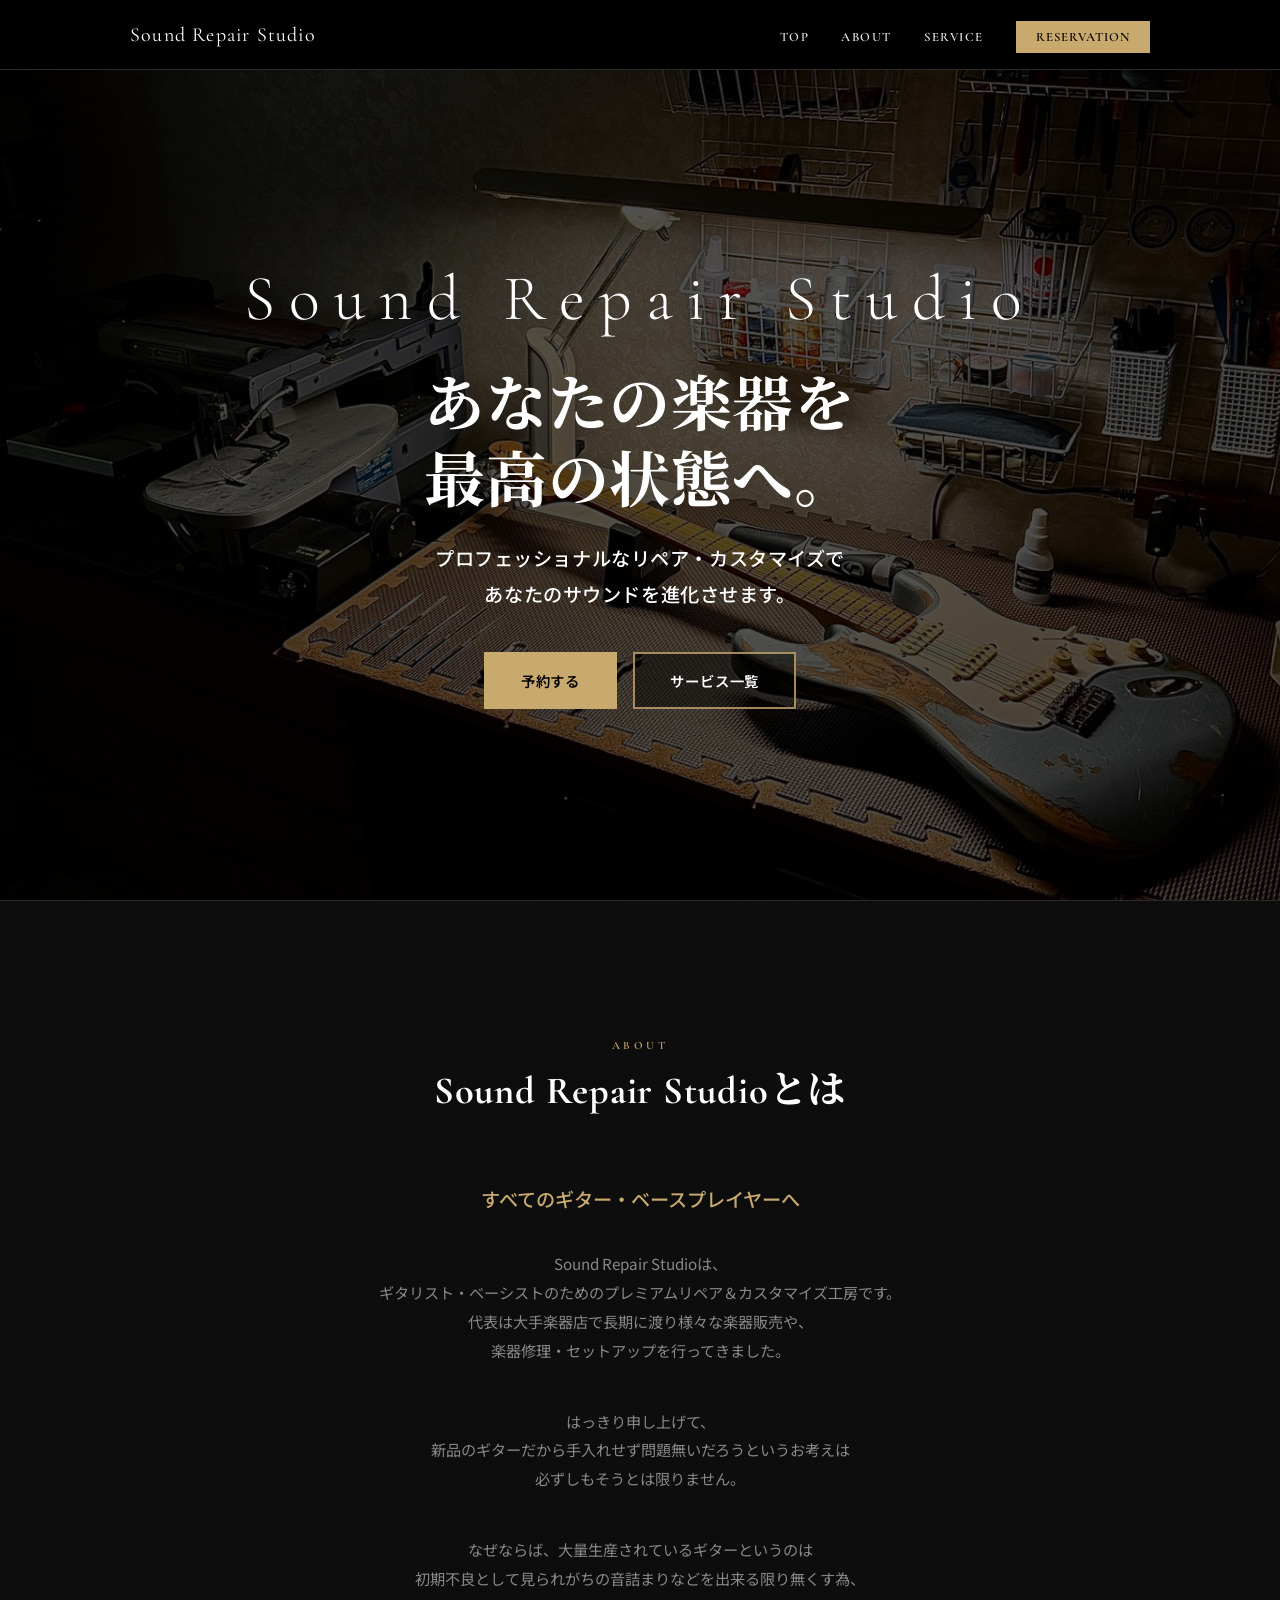
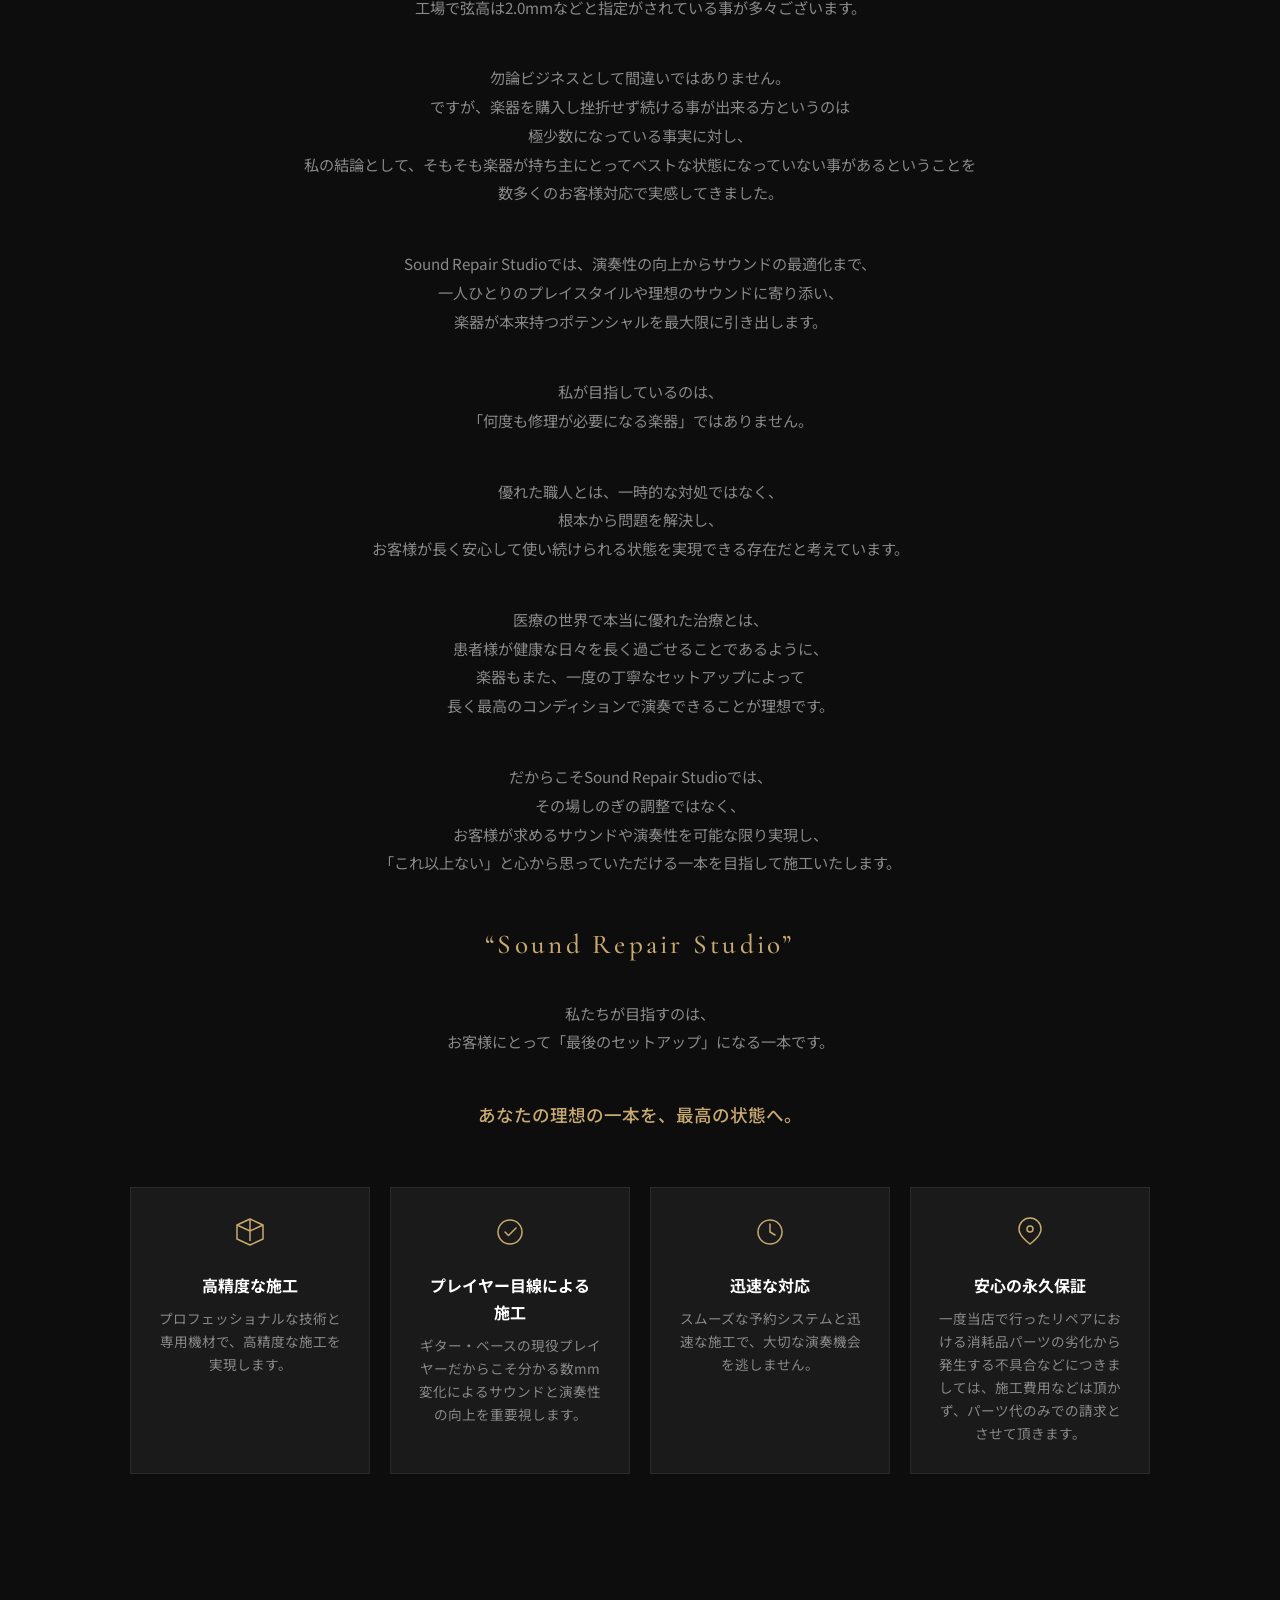
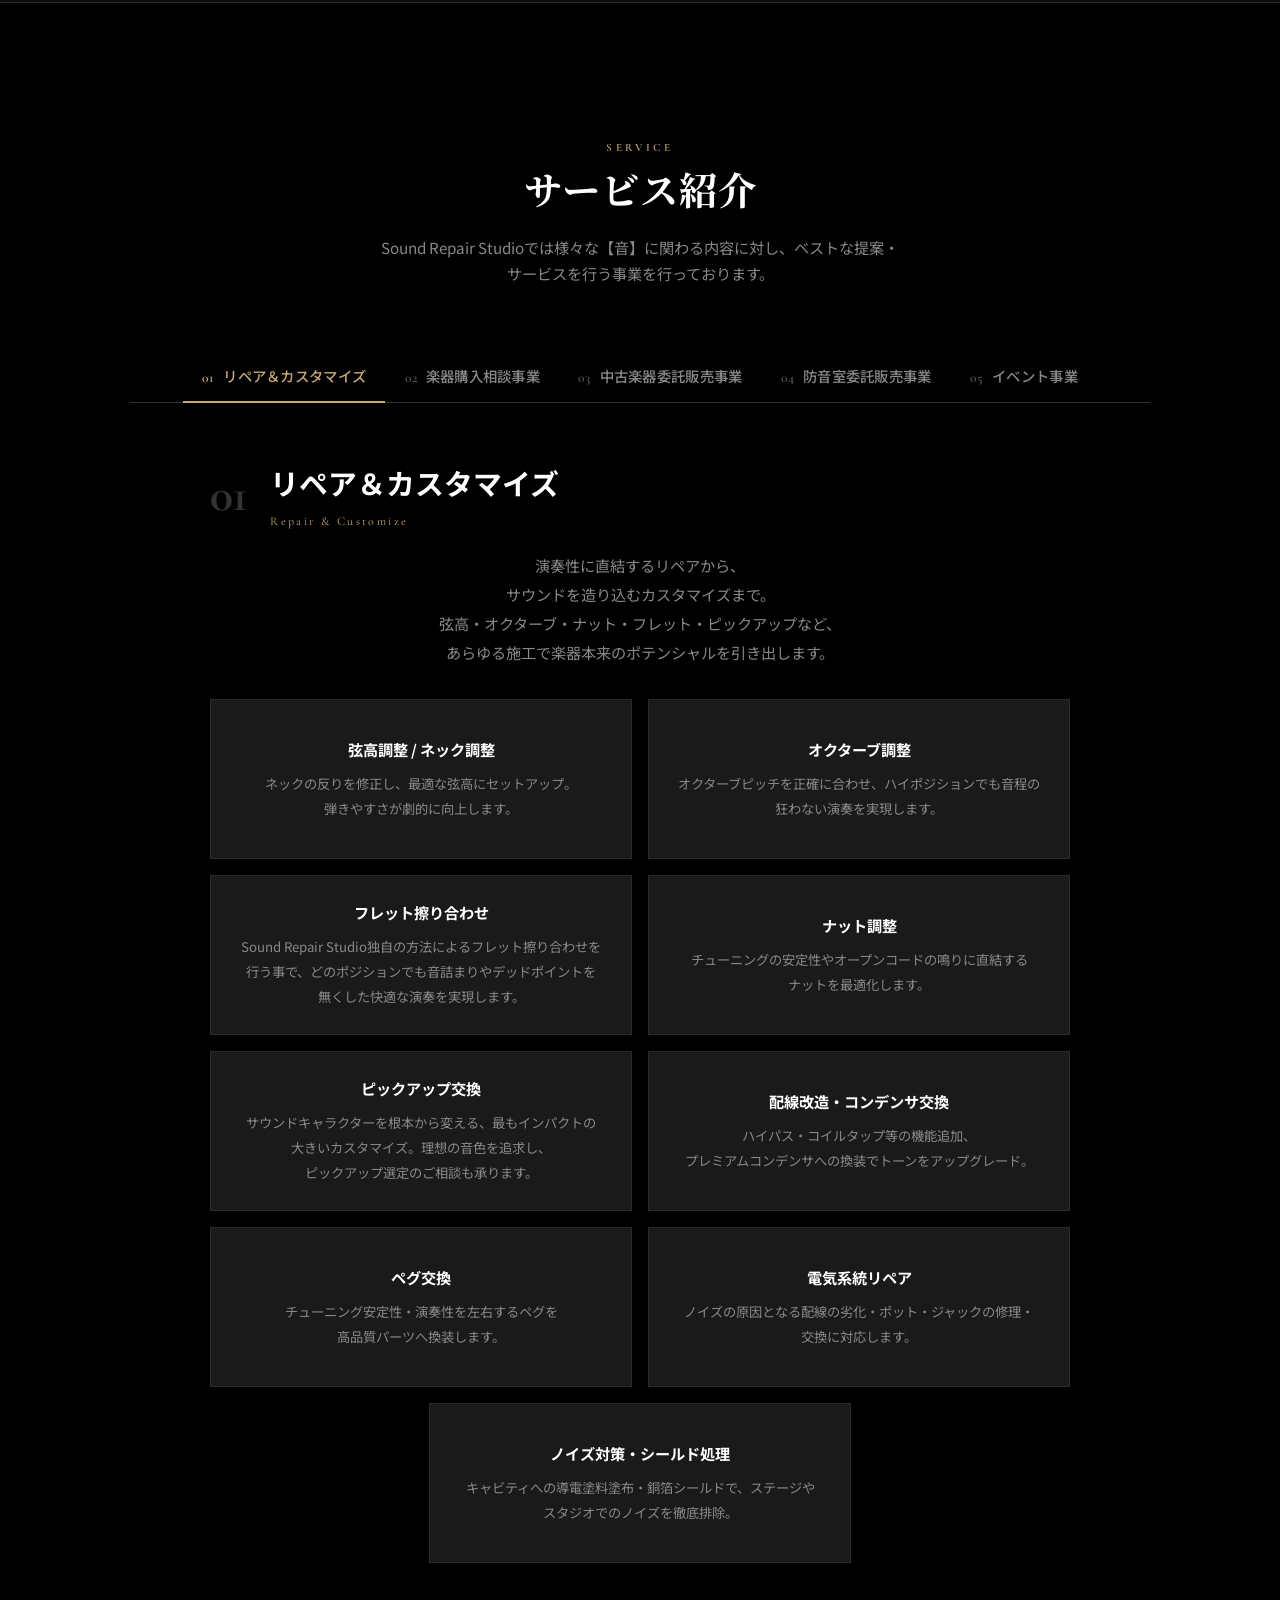
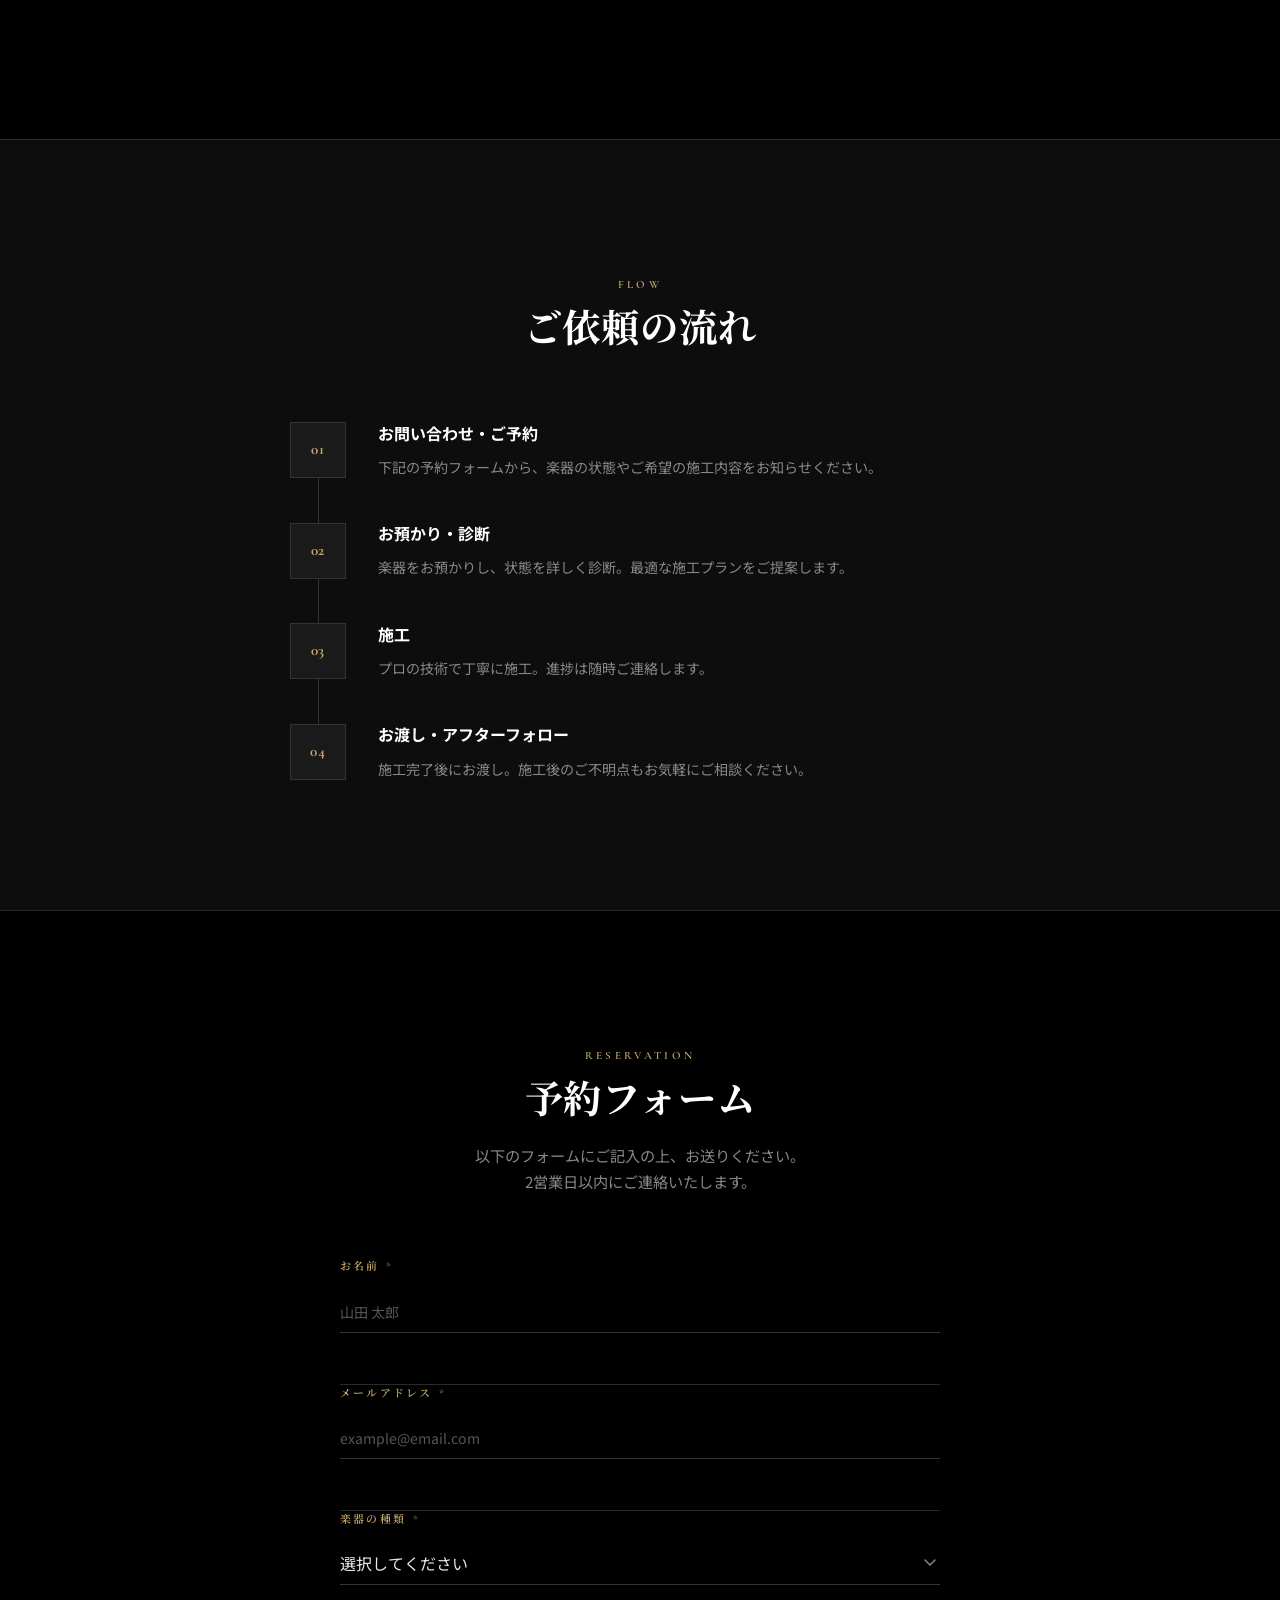
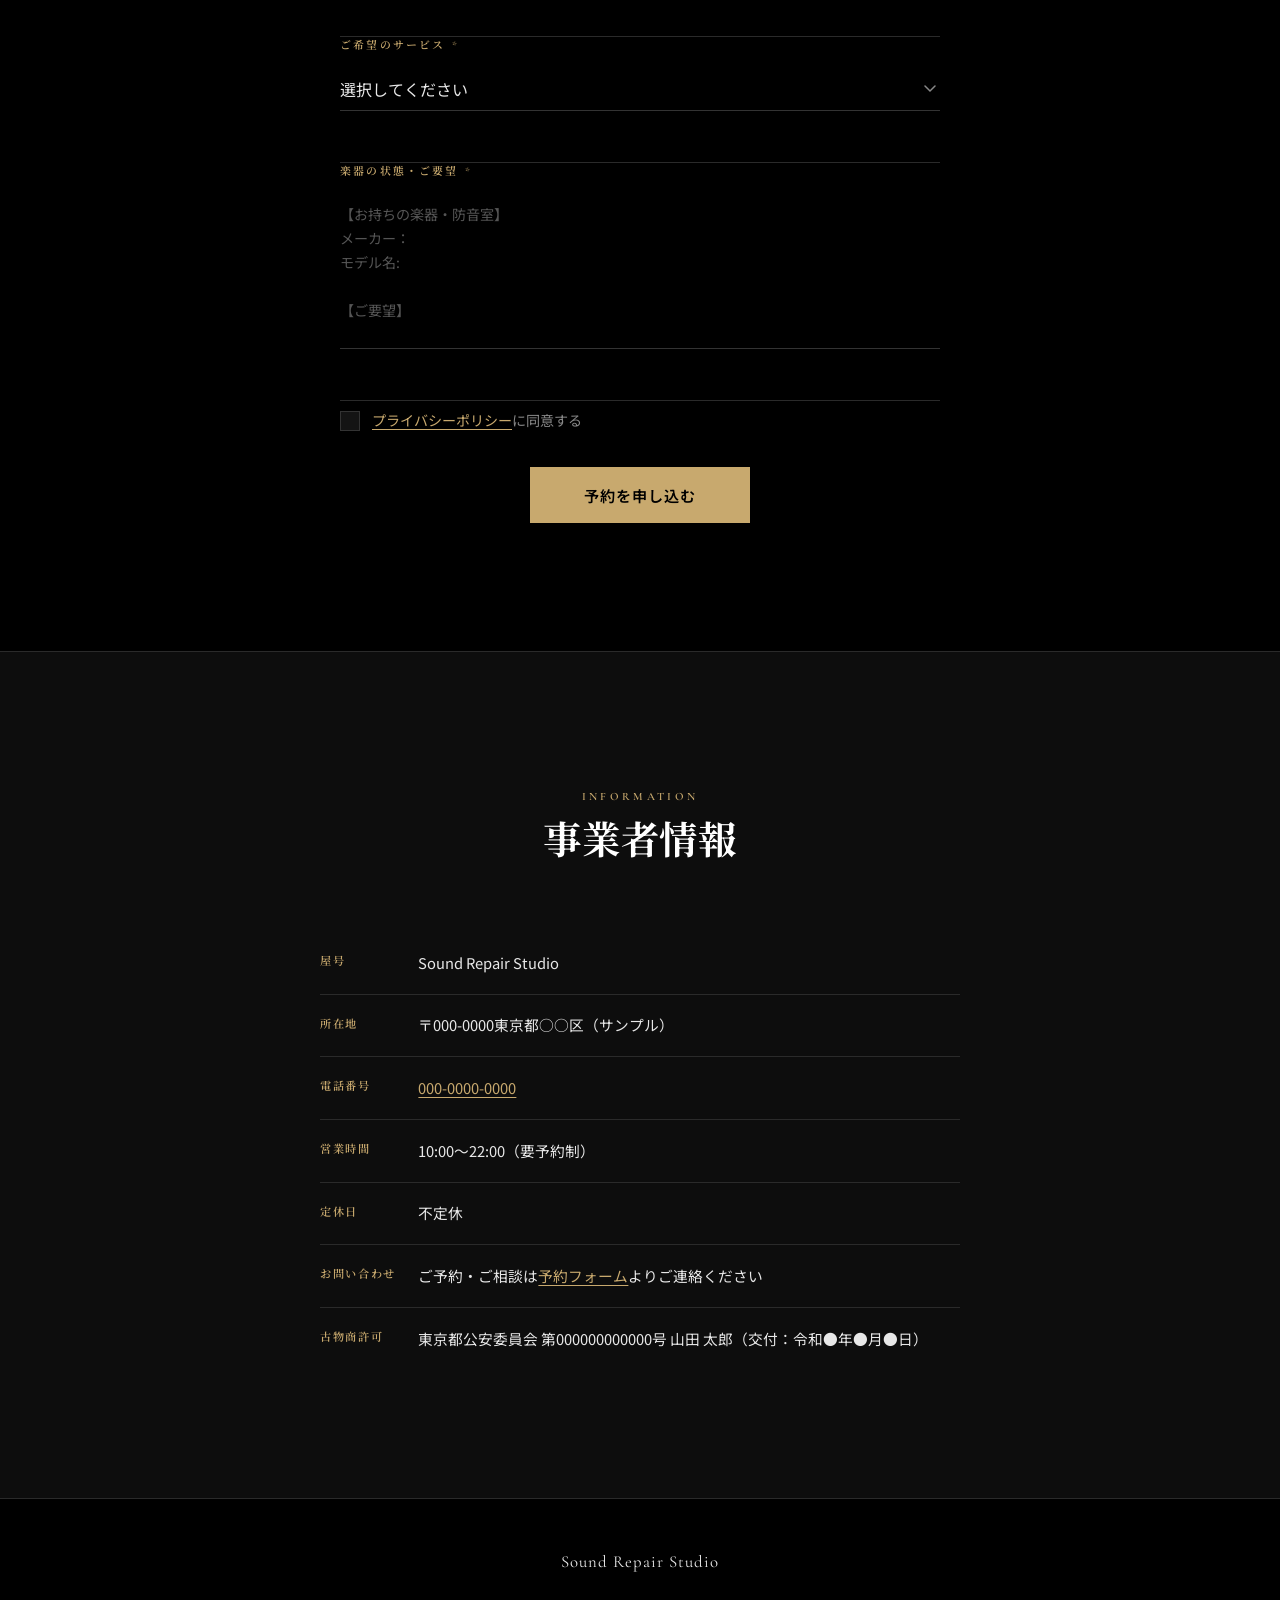
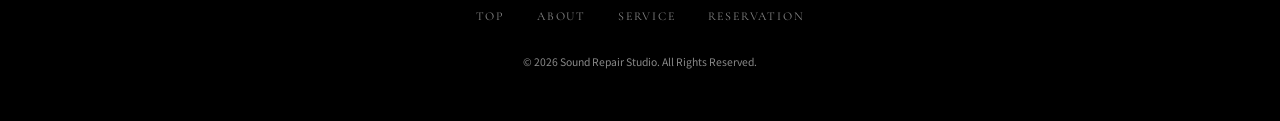
==== index.html @ 42185e95 "Sound Repair Studio LP（ポートフォリオ/デモ・個人情報とブランドは仮名化）" ====
<!DOCTYPE html>
<html lang="ja">
<head>
  <meta charset="UTF-8">
  <meta name="viewport" content="width=device-width, initial-scale=1.0">
  <title>Sound Repair Studio | ギター・ベース リペア＆カスタマイズ</title>
  <meta name="description" content="Sound Repair Studioは、ギター・ベースプレイヤーのためのプロフェッショナルなリペア・カスタマイズサービスです。あなたの楽器を最高の状態へ。">

  <!-- OGP -->
  <meta property="og:title" content="Sound Repair Studio | ギター・ベース リペア＆カスタマイズ">
  <meta property="og:description" content="ギター・ベースプレイヤーのためのプロフェッショナルなリペア・カスタマイズサービス。あなたの楽器を最高の状態へ。">
  <meta property="og:type" content="website">

  <!-- Twitter Card -->
  <meta name="twitter:card" content="summary_large_image">
  <meta name="twitter:title" content="Sound Repair Studio | ギター・ベース リペア＆カスタマイズ">
  <meta name="twitter:description" content="ギター・ベースプレイヤーのためのプロフェッショナルなリペア・カスタマイズサービス。">



  <!-- ヒーロー背景の静止画。最初に目に入るLCP要素なので先読みしておく -->
  <link rel="preload" href="image/hero.jpg" as="image" fetchpriority="high">

  <!-- Google Fonts -->
  <link rel="preconnect" href="https://fonts.googleapis.com">
  <link rel="preconnect" href="https://fonts.gstatic.com" crossorigin>
  <link href="https://fonts.googleapis.com/css2?family=Cormorant+Garamond:ital,wght@0,300;0,400;0,500;0,600;0,700;1,300;1,400;1,500&family=Noto+Sans+JP:wght@300;400;500;700&family=Noto+Serif+JP:wght@400;500;700&display=swap" rel="stylesheet">

  <link rel="stylesheet" href="style.css?v=13">
</head>
<body>

  <header class="site-header" role="banner">
    <div class="header-inner container">
      <a href="#top" class="logo-link" aria-label="Sound Repair Studio トップへ">
        <span class="logo-text">Sound Repair Studio</span>
      </a>
      <button class="nav-toggle" aria-label="メニューを開く" aria-expanded="false" aria-controls="global-nav">
        <span class="hamburger-bar"></span>
        <span class="hamburger-bar"></span>
        <span class="hamburger-bar"></span>
      </button>
      <nav id="global-nav" class="global-nav" aria-label="グローバルナビゲーション">
        <ul class="nav-list">
          <li><a href="#top" class="nav-link">TOP</a></li>
          <li><a href="#about" class="nav-link">ABOUT</a></li>
          <li><a href="#service" class="nav-link">SERVICE</a></li>
          <li><a href="#reserve" class="nav-link nav-link--cta">RESERVATION</a></li>
        </ul>
      </nav>
    </div>
  </header>

  <main id="top">

    <section class="hero" aria-label="ヒーローセクション">
      <div class="hero-bg" aria-hidden="true">

        <!-- 今は静止画（リペア工房の作業台）を背景に敷いている。ページ最上部＝LCP要素なので head で先読み済み -->
        <img
          src="image/hero.jpg"
          alt=""
          class="hero-image"
          fetchpriority="high"
          decoding="async"
        >

        <!-- 動画に戻す場合は下の src に動画パス（mp4推奨・1920×1080以上）を入れるだけ。再生が始まると静止画に重なって動画が前に出る -->
        <video
          id="hero-video"
          class="hero-video"
          src=""
          autoplay
          muted
          loop
          playsinline
          preload="none"
          aria-hidden="true"
        ></video>

        <div class="hero-video-overlay" aria-hidden="true"></div>
        <div class="hero-particle" id="particles-container" aria-hidden="true"></div>
      </div>
      <div class="hero-content container">
        <div class="hero-logo-wrap">
          <p class="hero-brand-name">Sound Repair Studio</p>
        </div>
        <h1 class="hero-title">あなたの楽器を<br>最高の状態へ。</h1>
        <p class="hero-sub">プロフェッショナルな<br class="mobile-break">リペア・カスタマイズで<br>あなたのサウンドを進化させます。</p>
        <div class="hero-actions">
          <a href="#reserve" class="btn btn-primary">予約する</a>
          <a href="#service" class="btn btn-ghost">サービス一覧</a>
        </div>
      </div>

    </section>

    <section class="about section" id="about" aria-labelledby="about-heading">
      <div class="container">
        <div class="section-header">
          <span class="section-label">ABOUT</span>
          <h2 id="about-heading" class="section-title">Sound Repair Studioとは</h2>
        </div>
        <div class="about-message">
          <p class="about-lead">すべての<br class="mobile-break">ギター・ベースプレイヤーへ</p>
          <p>Sound Repair Studioは、<br>ギタリスト・ベーシストのための<br class="mobile-break">プレミアムリペア＆<br class="mobile-break">カスタマイズ工房です。<br>代表は大手楽器店で<br class="mobile-break">長期に渡り様々な楽器販売や、<br>楽器修理・セットアップを<br class="mobile-break">行ってきました。</p>
          <p>はっきり申し上げて、<br>新品のギターだから手入れせず<br class="mobile-break">問題無いだろうというお考えは<br>必ずしもそうとは限りません。</p>
          <p>なぜならば、<br class="mobile-break">大量生産されているギターというのは<br>初期不良として見られがちの<br class="mobile-break">音詰まりなどを出来る限り無くす為、<br>工場で弦高は2.0mmなどと<br class="mobile-break">指定がされている事が多々ございます。</p>
          <p>勿論ビジネスとして<br class="mobile-break">間違いではありません。<br>ですが、楽器を購入し<br class="mobile-break">挫折せず続ける事が出来る方というのは<br>極少数になっている事実に対し、<br>私の結論として、そもそも<br class="mobile-break">楽器が持ち主にとってベストな状態に<br class="mobile-break">なっていない事があるということを<br>数多くのお客様対応で<br class="mobile-break">実感してきました。</p>
          <p>Sound Repair Studioでは、<br class="mobile-break">演奏性の向上から<br class="mobile-break">サウンドの最適化まで、<br>一人ひとりのプレイスタイルや<br class="mobile-break">理想のサウンドに寄り添い、<br>楽器が本来持つポテンシャルを<br class="mobile-break">最大限に引き出します。</p>
          <p>私が目指しているのは、<br>「何度も修理が必要になる楽器」<br class="mobile-break">ではありません。</p>
          <p>優れた職人とは、<br class="mobile-break">一時的な対処ではなく、<br>根本から問題を解決し、<br>お客様が長く安心して使い続けられる<br class="mobile-break">状態を実現できる存在だと<br class="mobile-break">考えています。</p>
          <p>医療の世界で本当に優れた治療とは、<br>患者様が健康な日々を<br class="mobile-break">長く過ごせることであるように、<br>楽器もまた、<br class="mobile-break">一度の丁寧なセットアップによって<br>長く最高のコンディションで<br class="mobile-break">演奏できることが理想です。</p>
          <p>だからこそSound Repair Studioでは、<br>その場しのぎの調整ではなく、<br>お客様が求めるサウンドや<br class="mobile-break">演奏性を可能な限り実現し、<br>「これ以上ない」と<br class="mobile-break">心から思っていただける<br class="mobile-break">一本を目指して施工いたします。</p>
          <p class="about-signature">&ldquo;Sound Repair Studio&rdquo;</p>
          <p>私たちが目指すのは、<br>お客様にとって<br class="mobile-break">「最後のセットアップ」に<br class="mobile-break">なる一本です。</p>
          <p class="about-closing">あなたの理想の一本を、<br class="mobile-break">最高の状態へ。</p>
        </div>

        <div class="about-features">
          <div class="feature-card">
            <div class="feature-icon" aria-hidden="true">
              <svg width="32" height="32" viewBox="0 0 32 32" fill="none" aria-hidden="true"><path d="M16 3L3 9v14l13 6 13-6V9L16 3z" stroke="currentColor" stroke-width="1.5" stroke-linejoin="round"/><path d="M16 3v22M3 9l13 6 13-6" stroke="currentColor" stroke-width="1.5" stroke-linejoin="round"/></svg>
            </div>
            <h3 class="feature-title">高精度な施工</h3>
            <p class="feature-desc">プロフェッショナルな技術と<br class="mobile-break">専用機材で、<br class="mobile-break">高精度な施工を実現します。</p>
          </div>
          <div class="feature-card">
            <div class="feature-icon" aria-hidden="true">
              <svg width="32" height="32" viewBox="0 0 32 32" fill="none" aria-hidden="true"><path d="M16 4a12 12 0 100 24 12 12 0 000-24z" stroke="currentColor" stroke-width="1.5"/><path d="M11 16l3.5 3.5L22 12" stroke="currentColor" stroke-width="1.5" stroke-linecap="round" stroke-linejoin="round"/></svg>
            </div>
            <h3 class="feature-title">プレイヤー目線による施工</h3>
            <p class="feature-desc">ギター・ベースの<br class="mobile-break">現役プレイヤーだからこそ分かる<br class="mobile-break">数mm変化によるサウンドと<br class="mobile-break">演奏性の向上を重要視します。</p>
          </div>
          <div class="feature-card">
            <div class="feature-icon" aria-hidden="true">
              <svg width="32" height="32" viewBox="0 0 32 32" fill="none" aria-hidden="true"><circle cx="16" cy="16" r="12" stroke="currentColor" stroke-width="1.5"/><path d="M16 8v8l5 3" stroke="currentColor" stroke-width="1.5" stroke-linecap="round"/></svg>
            </div>
            <h3 class="feature-title">迅速な対応</h3>
            <p class="feature-desc">スムーズな予約システムと<br class="mobile-break">迅速な施工で、<br class="mobile-break">大切な演奏機会を逃しません。</p>
          </div>
          <div class="feature-card">
            <div class="feature-icon" aria-hidden="true">
              <svg width="32" height="32" viewBox="0 0 32 32" fill="none" aria-hidden="true"><path d="M16 28s-11-7.5-11-15a11 11 0 0122 0c0 7.5-11 15-11 15z" stroke="currentColor" stroke-width="1.5"/><circle cx="16" cy="13" r="3" stroke="currentColor" stroke-width="1.5"/></svg>
            </div>
            <h3 class="feature-title">安心の永久保証</h3>
            <p class="feature-desc">一度当店で行ったリペアにおける<br class="mobile-break">消耗品パーツの劣化から発生する<br class="mobile-break">不具合などにつきましては、<br class="mobile-break">施工費用などは頂かず、<br class="mobile-break">パーツ代のみでの請求と<br class="mobile-break">させて頂きます。</p>
          </div>
        </div>
      </div>
    </section>

    <section class="service section" id="service" aria-labelledby="service-heading">
      <div class="container">
        <div class="section-header">
          <span class="section-label">SERVICE</span>
          <h2 id="service-heading" class="section-title">サービス紹介</h2>
          <p class="section-desc">Sound Repair Studioでは<br class="mobile-break">様々な【音】に関わる内容に対し、<br class="mobile-break">ベストな提案・サービスを<br class="mobile-break">行う事業を行っております。</p>
        </div>

        <div class="service-tabs" role="tablist" aria-label="サービス事業の切り替え">
          <button type="button" class="service-tab" role="tab" id="tab-repair" aria-selected="true" aria-controls="panel-repair">
            <span class="service-tab-num" aria-hidden="true">01</span><span class="service-tab-label">リペア＆カスタマイズ</span>
          </button>
          <button type="button" class="service-tab" role="tab" id="tab-purchase" aria-selected="false" aria-controls="panel-purchase" tabindex="-1">
            <span class="service-tab-num" aria-hidden="true">02</span><span class="service-tab-label">楽器購入相談事業</span>
          </button>
          <button type="button" class="service-tab" role="tab" id="tab-consignment" aria-selected="false" aria-controls="panel-consignment" tabindex="-1">
            <span class="service-tab-num" aria-hidden="true">03</span><span class="service-tab-label">中古楽器委託販売事業</span>
          </button>
          <button type="button" class="service-tab" role="tab" id="tab-soundproof" aria-selected="false" aria-controls="panel-soundproof" tabindex="-1">
            <span class="service-tab-num" aria-hidden="true">04</span><span class="service-tab-label">防音室委託販売事業</span>
          </button>
          <button type="button" class="service-tab" role="tab" id="tab-events" aria-selected="false" aria-controls="panel-events" tabindex="-1">
            <span class="service-tab-num" aria-hidden="true">05</span><span class="service-tab-label">イベント事業</span>
          </button>
        </div>

        <div class="service-panels">

        <div class="service-panel" id="panel-repair" role="tabpanel" aria-labelledby="tab-repair" tabindex="0">
        <div class="service-block" id="repair">
          <div class="service-block-header">
            <span class="service-number" aria-hidden="true">01</span>
            <div>
              <h3 class="service-block-title">リペア＆カスタマイズ</h3>
              <p class="service-block-sub">Repair &amp; Customize</p>
            </div>
          </div>
          <p class="service-block-desc">
            演奏性に直結するリペアから、<br>サウンドを造り込むカスタマイズまで。<br>弦高・オクターブ・ナット・フレット・<br class="mobile-break">ピックアップなど、<br>あらゆる施工で<br class="mobile-break">楽器本来のポテンシャルを<br class="mobile-break">引き出します。
          </p>
          <ul class="service-list" aria-label="リペア＆カスタマイズメニュー">
            <li class="service-item">
              <div class="service-item-inner">
                <h4 class="service-item-name">弦高調整 / ネック調整</h4>
                <p class="service-item-desc">ネックの反りを修正し、<br class="mobile-break">最適な弦高にセットアップ。<br class="mobile-break">弾きやすさが劇的に向上します。</p>
              </div>
            </li>
            <li class="service-item">
              <div class="service-item-inner">
                <h4 class="service-item-name">オクターブ調整</h4>
                <p class="service-item-desc">オクターブピッチを正確に合わせ、<br class="mobile-break">ハイポジションでも<br class="mobile-break">音程の狂わない演奏を実現します。</p>
              </div>
            </li>
            <li class="service-item">
              <div class="service-item-inner">
                <h4 class="service-item-name">フレット擦り合わせ</h4>
                <p class="service-item-desc">Sound Repair Studio独自の<br class="mobile-break">方法によるフレット擦り合わせを<br class="mobile-break">行う事で、どのポジションでも<br class="mobile-break">音詰まりやデッドポイントを無くした<br class="mobile-break">快適な演奏を実現します。</p>
              </div>
            </li>
            <li class="service-item">
              <div class="service-item-inner">
                <h4 class="service-item-name">ナット調整</h4>
                <p class="service-item-desc">チューニングの安定性や<br class="mobile-break">オープンコードの鳴りに<br class="mobile-break">直結するナットを最適化します。</p>
              </div>
            </li>
            <li class="service-item">
              <div class="service-item-inner">
                <h4 class="service-item-name">ピックアップ交換</h4>
                <p class="service-item-desc">サウンドキャラクターを<br class="mobile-break">根本から変える、<br class="mobile-break">最もインパクトの<br class="mobile-break">大きいカスタマイズ。<br class="mobile-break">理想の音色を追求し、<br class="mobile-break">ピックアップ選定の<br class="mobile-break">ご相談も承ります。</p>
              </div>
            </li>
            <li class="service-item">
              <div class="service-item-inner">
                <h4 class="service-item-name">配線改造・コンデンサ交換</h4>
                <p class="service-item-desc">ハイパス・コイルタップ等の<br class="mobile-break">機能追加、<br class="mobile-break">プレミアムコンデンサへの換装で<br class="mobile-break">トーンをアップグレード。</p>
              </div>
            </li>
            <li class="service-item">
              <div class="service-item-inner">
                <h4 class="service-item-name">ペグ交換</h4>
                <p class="service-item-desc">チューニング安定性・演奏性を<br class="mobile-break">左右するペグを<br class="mobile-break">高品質パーツへ換装します。</p>
              </div>
            </li>
            <li class="service-item">
              <div class="service-item-inner">
                <h4 class="service-item-name">電気系統リペア</h4>
                <p class="service-item-desc">ノイズの原因となる配線の劣化・<br class="mobile-break">ポット・ジャックの<br class="mobile-break">修理・交換に対応します。</p>
              </div>
            </li>
            <li class="service-item">
              <div class="service-item-inner">
                <h4 class="service-item-name">ノイズ対策・シールド処理</h4>
                <p class="service-item-desc">キャビティへの導電塗料塗布・<br class="mobile-break">銅箔シールドで、<br class="mobile-break">ステージやスタジオでの<br class="mobile-break">ノイズを徹底排除。</p>
              </div>
            </li>
          </ul>
        </div>

        </div>

        <div class="service-panel" id="panel-purchase" role="tabpanel" aria-labelledby="tab-purchase" tabindex="0" hidden>
        <div class="service-block" id="purchase-consulting">
          <div class="service-block-header">
            <span class="service-number" aria-hidden="true">02</span>
            <div>
              <h3 class="service-block-title">楽器購入相談事業</h3>
              <p class="service-block-sub">Instrument Purchase Consulting</p>
            </div>
          </div>
          <div class="service-block-body">
            <p>様々な分野における販売店において、<br>お店側は利益率の高い商品を<br class="mobile-break">何よりも優先してご案内するという<br class="mobile-break">現実がございます。<br>しかしSound Repair Studioでは、<br class="mobile-break">長期でトップセールスマンであり<br>個々のお客様の理想のトーンに対する<br class="mobile-break">理解に定評のあった自分が、<br>本音でお客様にあった楽器を<br class="mobile-break">案内させて頂きます。</p>
            <p>現代における楽器の値上げ率が<br class="mobile-break">正直異常であると思われている<br class="mobile-break">消費者の方が、<br>近年たくさんいらっしゃいます。<br>楽器購入における予算は抑えたい、<br>かといって中古楽器の購入は<br class="mobile-break">怖い方も多々おられるでしょう。</p>
            <p>そんな方に向けて<br class="mobile-break">Sound Repair Studioでは、<br>楽器購入までのサポートと<br class="mobile-break">購入楽器の基本調整<br class="mobile-break">無償サービスを行います。</p>
            <p>中古商品とは、物さえ適切に選べれば<br>自分に合った物を割安で手にすることが<br class="mobile-break">出来る優れた選択肢であり、<br>ご相談から調整までを請け負うことで、<br>しっかりご不安を解消しつつお客様が<br class="mobile-break">最良の楽器を割安で手に入れられる<br class="mobile-break">お手伝いをいたします。</p>
          </div>
        </div>

        </div>

        <div class="service-panel" id="panel-consignment" role="tabpanel" aria-labelledby="tab-consignment" tabindex="0" hidden>
        <div class="service-block" id="consignment">
          <div class="service-block-header">
            <span class="service-number" aria-hidden="true">03</span>
            <div>
              <h3 class="service-block-title">中古楽器委託販売事業</h3>
              <p class="service-block-sub">Used Instrument Consignment</p>
            </div>
          </div>
          <div class="service-block-body">
            <p>Sound Repair Studioは<br class="mobile-break">古物商販売の許可を得ております。<br>（登録番号：東京都公安委員会 <br class="mobile-break">第000000000000号）</p>
            <p>お持ちの楽器を売りたい…<br>でも売った後にクレームなどが出たら<br class="mobile-break">どうしよう…<br>自分ではやり取りなどが面倒….<br>でも少しでも高く売りたい…</p>
            <p>トップセールスマンでもあった<br class="mobile-break">私だからこそ<br>高く売る方法を熟知しております。</p>
            <p>仮に現状不良などがあったとしても、<br>実売時に当店が修理を施すことが<br class="mobile-break">可能です。</p>
            <p>お客様の楽器を預かり、<br>代理販売をさせて頂くサービスです。<br>是非ご活用くださいませ。</p>
          </div>
          <div class="license-box">
            <span class="license-label">許可情報</span>
            <span class="license-value">登録者：山田 太郎／交付：令和●年●月●日</span>
          </div>
        </div>

        </div>

        <div class="service-panel" id="panel-soundproof" role="tabpanel" aria-labelledby="tab-soundproof" tabindex="0" hidden>
        <div class="service-block" id="soundproof">
          <div class="service-block-header">
            <span class="service-number" aria-hidden="true">04</span>
            <div>
              <h3 class="service-block-title">防音室委託販売事業</h3>
              <p class="service-block-sub">Soundproof Room Consignment</p>
            </div>
          </div>
          <div class="service-block-body">
            <p>代表は大手楽器店勤務時代に<br>防音室販売を多々経験しております。</p>
            <p>防音室の購入は生活空間を<br class="mobile-break">購入する事でもあり<br>大変高価なお買い物に<br class="mobile-break">なるかと思われます。</p>
            <p>購入したものの引っ越し先では<br class="mobile-break">置くことが<br class="mobile-break">出来なくなってしまった…<br>売りに出そうとしたら想像以上に<br class="mobile-break">安い価格帯だった…</p>
            <p>そんなご不安を解消し、<br>所有者様は少しでも高く売りたい。<br>購入者様は少しでも安く購入したい。<br>そんな希望を実現させて頂きます。</p>
          </div>
        </div>

        </div>

        <div class="service-panel" id="panel-events" role="tabpanel" aria-labelledby="tab-events" tabindex="0" hidden>
        <div class="service-block" id="events">
          <div class="service-block-header">
            <span class="service-number" aria-hidden="true">05</span>
            <div>
              <h3 class="service-block-title">イベント事業</h3>
              <p class="service-block-sub">Events</p>
            </div>
          </div>
          <div class="service-block-body">
            <p>エレキギター・エレキベースにおける<br>音作りの方法を教えるイベントなどを<br class="mobile-break">開催しております。</p>
            <p>このような音が作りたい等、<br>事前に提示して頂ければ理想の<br class="mobile-break">エフェクター購入などがスムーズです。</p>
            <p>目の前で実演させて頂くことで<br>納得感を得られるのがオフラインの<br class="mobile-break">何よりの長所だと考えており、<br>Sound Repair Studioでは<br class="mobile-break">このような試みも積極的に<br class="mobile-break">行っております。</p>
            <p>ぜひ生の現場で、<br>失敗の無いお買い物を<br class="mobile-break">ご提案させてください。</p>
          </div>
          <div class="event-box">
            <h4 class="event-box-title">プロアーティスト<br class="mobile-break">共同ファン交流<br class="mobile-break">イベント企画</h4>
            <p class="event-box-desc">プロアーティストを招いての様々なイベントを行います。</p>
            <div class="event-schedule">
              <span class="event-schedule-label">イベント予定</span>
              <p class="event-schedule-name">GALNERYUS 楽曲演奏　<br class="mobile-break">審査イベント</p>
              <p class="event-schedule-title">【Flag of The Rising Stars Pt.2】</p>
            </div>
          </div>
        </div>
        </div>

        </div><!-- /.service-panels -->
      </div>
    </section>

    <section class="flow section" aria-labelledby="flow-heading">
      <div class="container">
        <div class="section-header">
          <span class="section-label">FLOW</span>
          <h2 id="flow-heading" class="section-title">ご依頼の流れ</h2>
        </div>
        <ol class="flow-list" aria-label="依頼ステップ">
          <li class="flow-item">
            <div class="flow-step" aria-hidden="true">01</div>
            <div class="flow-content">
              <h3 class="flow-title">お問い合わせ・ご予約</h3>
              <p class="flow-desc">下記の予約フォームから、楽器の状態やご希望の施工内容をお知らせください。</p>
            </div>
          </li>
          <li class="flow-item">
            <div class="flow-step" aria-hidden="true">02</div>
            <div class="flow-content">
              <h3 class="flow-title">お預かり・診断</h3>
              <p class="flow-desc">楽器をお預かりし、状態を詳しく診断。最適な施工プランをご提案します。</p>
            </div>
          </li>
          <li class="flow-item">
            <div class="flow-step" aria-hidden="true">03</div>
            <div class="flow-content">
              <h3 class="flow-title">施工</h3>
              <p class="flow-desc">プロの技術で丁寧に施工。進捗は随時ご連絡します。</p>
            </div>
          </li>
          <li class="flow-item">
            <div class="flow-step" aria-hidden="true">04</div>
            <div class="flow-content">
              <h3 class="flow-title">お渡し・アフターフォロー</h3>
              <p class="flow-desc">施工完了後にお渡し。施工後のご不明点もお気軽にご相談ください。</p>
            </div>
          </li>
        </ol>
      </div>
    </section>

    <section class="reserve section" id="reserve" aria-labelledby="reserve-heading">
      <div class="container">
        <div class="section-header">
          <span class="section-label">RESERVATION</span>
          <h2 id="reserve-heading" class="section-title">予約フォーム</h2>
          <p class="section-desc">以下のフォームにご記入の上、<br class="mobile-break">お送りください。<br class="mobile-break">2営業日以内にご連絡いたします。</p>
        </div>

        <form class="reserve-form" id="reserve-form" novalidate aria-label="予約フォーム">
          <div id="form-status" class="form-status" role="alert" aria-live="polite" aria-atomic="true"></div>

          <div class="form-group">
            <label for="name" class="form-label">お名前 <span class="required" aria-label="必須">*</span></label>
            <input
              type="text"
              id="name"
              name="name"
              class="form-input"
              placeholder="山田 太郎"
              autocomplete="name"
              required
              aria-required="true"
              aria-describedby="name-error"
            >
            <span id="name-error" class="form-error" role="alert" aria-live="polite"></span>
          </div>

          <div class="form-group">
            <label for="email" class="form-label">メールアドレス <span class="required" aria-label="必須">*</span></label>
            <input
              type="email"
              id="email"
              name="email"
              class="form-input"
              placeholder="example@email.com"
              autocomplete="email"
              required
              aria-required="true"
              aria-describedby="email-error"
            >
            <span id="email-error" class="form-error" role="alert" aria-live="polite"></span>
          </div>

          <div class="form-group">
            <label for="instrument" class="form-label">楽器の種類 <span class="required" aria-label="必須">*</span></label>
            <select
              id="instrument"
              name="instrument"
              class="form-input form-select"
              required
              aria-required="true"
              aria-describedby="instrument-error"
            >
              <option value="">選択してください</option>
              <option value="electric-guitar">エレキギター</option>
              <option value="acoustic-guitar">アコースティックギター</option>
              <option value="electric-bass">エレキベース</option>
              <option value="other">その他</option>
            </select>
            <span id="instrument-error" class="form-error" role="alert" aria-live="polite"></span>
          </div>

          <div class="form-group">
            <label for="service-type" class="form-label">ご希望のサービス <span class="required" aria-label="必須">*</span></label>
            <select
              id="service-type"
              name="service-type"
              class="form-input form-select"
              required
              aria-required="true"
              aria-describedby="service-type-error"
            >
              <option value="">選択してください</option>
              <option value="repair">リペア＆カスタマイズ</option>
              <option value="purchase">楽器購入相談</option>
              <option value="consignment">中古楽器委託販売</option>
              <option value="soundproof">防音室委託販売</option>
              <option value="events">イベント関連</option>
              <option value="other">その他・ご相談のみ</option>
            </select>
            <span id="service-type-error" class="form-error" role="alert" aria-live="polite"></span>
          </div>

          <div class="form-group">
            <label for="message" class="form-label">楽器の状態・ご要望 <span class="required" aria-label="必須">*</span></label>
            <textarea
              id="message"
              name="message"
              class="form-input form-textarea"
              placeholder="【お持ちの楽器・防音室】&#10;メーカー：&#10;モデル名:&#10;&#10;【ご要望】"
              rows="5"
              required
              aria-required="true"
              aria-describedby="message-error"
            ></textarea>
            <span id="message-error" class="form-error" role="alert" aria-live="polite"></span>
          </div>

          <div class="form-group form-group--checkbox">
            <label class="checkbox-label">
              <input type="checkbox" id="privacy" name="privacy" class="checkbox-input" required aria-required="true" aria-describedby="privacy-error">
              <span class="checkbox-custom" aria-hidden="true"></span>
              <span class="checkbox-text">
                <a href="privacy.html" class="form-link" target="_blank" rel="noopener noreferrer">プライバシーポリシー</a>に同意する
              </span>
            </label>
            <span id="privacy-error" class="form-error" role="alert" aria-live="polite"></span>
          </div>

          <div class="form-submit">
            <button type="submit" class="btn btn-primary btn-submit" id="submit-btn">
              <span class="btn-text">予約を申し込む</span>
              <span class="btn-loading" aria-hidden="true" hidden>送信中...</span>
            </button>
          </div>
        </form>
      </div>
    </section>

    <section class="business-info section" id="business-info" aria-labelledby="business-info-heading">
      <div class="container">
        <div class="section-header">
          <span class="section-label">INFORMATION</span>
          <h2 id="business-info-heading" class="section-title">事業者情報</h2>
        </div>
        <dl class="info-list">
          <div class="info-row">
            <dt class="info-term">屋号</dt>
            <dd class="info-desc">Sound Repair Studio</dd>
          </div>
          <div class="info-row">
            <dt class="info-term">所在地</dt>
            <dd class="info-desc">〒000-0000<br class="mobile-break">東京都○○区（サンプル）</dd>
          </div>
          <div class="info-row">
            <dt class="info-term">電話番号</dt>
            <dd class="info-desc"><a href="tel:0000000000" class="info-link">000-0000-0000</a></dd>
          </div>
          <div class="info-row">
            <dt class="info-term">営業時間</dt>
            <dd class="info-desc">10:00〜22:00（要予約制）</dd>
          </div>
          <div class="info-row">
            <dt class="info-term">定休日</dt>
            <dd class="info-desc">不定休</dd>
          </div>
          <div class="info-row">
            <dt class="info-term">お問い合わせ</dt>
            <dd class="info-desc">ご予約・ご相談は<a href="#reserve" class="info-link">予約フォーム</a>よりご連絡ください</dd>
          </div>
          <div class="info-row">
            <dt class="info-term">古物商許可</dt>
            <dd class="info-desc">東京都公安委員会 第000000000000号 山田 太郎（交付：令和●年●月●日）</dd>
          </div>
        </dl>
      </div>
    </section>

  </main>

  <footer class="site-footer" role="contentinfo">
    <div class="footer-inner container">
      <div class="footer-logo">
        <span class="footer-logo-text">Sound Repair Studio</span>
      </div>
      <nav class="footer-nav" aria-label="フッターナビゲーション">
        <ul class="footer-nav-list">
          <li><a href="#top" class="footer-nav-link">TOP</a></li>
          <li><a href="#about" class="footer-nav-link">ABOUT</a></li>
          <li><a href="#service" class="footer-nav-link">SERVICE</a></li>
          <li><a href="#reserve" class="footer-nav-link">RESERVATION</a></li>
        </ul>
      </nav>
      <p class="footer-copy">
        <small>&copy; <span id="copyright-year"></span> Sound Repair Studio. All Rights Reserved.</small>
      </p>
    </div>
  </footer>

  <script src="script.js?v=13"></script>
</body>
</html>
---- style.css ----
/* Custom properties */
:root {
  /* --color-bg は純黒 #000000。ヘッダー・フッターのロゴ/ワードマークが浮かないよう統一。 */
  --color-bg:          #000000;
  --color-bg-2:        #0d0d0d;
  --color-bg-3:        #141414;
  --color-surface:     #1a1a1a;
  --color-surface-2:   #222222;
  --color-border:      #2a2a2a;
  --color-border-2:    #333333;

  --color-text:        #e8e8e8;
  --color-text-muted:  #888888;
  --color-text-faint:  #555555;

  --color-accent:      #c8a96e;
  --color-accent-dark: #a8893e;
  --color-accent-glow: rgba(200, 169, 110, 0.15);

  --color-white:       #ffffff;
  --color-error:       #e05555;
  --color-success:     #55c899;

  --font-body:      'Noto Sans JP', sans-serif;
  --font-display:   'Cormorant Garamond', 'Noto Serif JP', serif;

  --transition: 0.3s cubic-bezier(0.4, 0, 0.2, 1);
  --transition-slow: 0.6s cubic-bezier(0.4, 0, 0.2, 1);

  --container-max: 1100px;
  --container-pad: 1.25rem;
  --header-h: 70px;
}

/* Reset & base */
*,
*::before,
*::after {
  box-sizing: border-box;
  margin: 0;
  padding: 0;
}

html {
  scroll-behavior: smooth;
  font-size: 16px;
  /* iOS WebKitは狭い段落を「読みやすいサイズ」に自動拡大することがあり、
     指定したフォントサイズを無視して文字が膨らみ、単語の途中で折り返る原因になる。
     文字サイズは常にCSS指定どおりに固定する */
  -webkit-text-size-adjust: 100%;
  text-size-adjust: 100%;
}

body {
  font-family: var(--font-body);
  background-color: var(--color-bg);
  color: var(--color-text);
  line-height: 1.7;
  overflow-x: hidden;
  -webkit-font-smoothing: antialiased;
  -moz-osx-font-smoothing: grayscale;
}

img {
  max-width: 100%;
  height: auto;
  display: block;
}

a {
  color: inherit;
  text-decoration: none;
}

ul, ol {
  list-style: none;
}

button {
  font-family: inherit;
  cursor: pointer;
  border: none;
  background: none;
}

/* Focus */
:focus-visible {
  outline: 2px solid var(--color-accent);
  outline-offset: 3px;
}

/* Reduced motion */
@media (prefers-reduced-motion: reduce) {
  *,
  *::before,
  *::after {
    animation-duration: 0.01ms !important;
    animation-iteration-count: 1 !important;
    transition-duration: 0.01ms !important;
    transition-delay: 0s !important;
    scroll-behavior: auto !important;
  }
}

/* Container */
.container {
  width: 100%;
  max-width: var(--container-max);
  margin-inline: auto;
  padding-inline: var(--container-pad);
}

/* Sections */
.section {
  padding-block: 6rem;
}

.section-header {
  text-align: center;
  margin-bottom: 4rem;
}

.section-label {
  display: inline-block;
  font-family: var(--font-display);
  font-size: 0.7rem;
  font-weight: 600;
  letter-spacing: 0.3em;
  color: var(--color-accent);
  margin-bottom: 0.75rem;
}

.section-title {
  font-family: var(--font-display);
  font-size: clamp(1.6rem, 4vw, 2.4rem);
  font-weight: 700;
  letter-spacing: 0.02em;
  line-height: 1.3;
  color: var(--color-white);
}

.section-desc {
  margin-top: 1rem;
  color: var(--color-text-muted);
  font-size: 0.95rem;
  max-width: 560px;
  margin-inline: auto;
  /* 末尾に「す。」だけ残るのを防ぐ。行長を揃える balance だと語の途中で割れるので pretty で */
  text-wrap: pretty;
  word-break: auto-phrase;
}

/* Buttons */
.btn {
  display: inline-flex;
  align-items: center;
  justify-content: center;
  gap: 0.5rem;
  padding: 0.95rem 2.25rem;
  font-size: 0.9rem;
  font-weight: 600;
  letter-spacing: 0.06em;
  border: 1px solid transparent;
  transition: background-color var(--transition), color var(--transition),
              border-color var(--transition), transform var(--transition);
  white-space: nowrap;
}

.btn:hover {
  transform: translateY(-2px);
}

.btn:active {
  transform: translateY(0);
}

.btn-primary {
  background: var(--color-accent);
  border-color: var(--color-accent);
  color: #000;
}

.btn-primary:hover {
  background: #d8bd86;
  border-color: #d8bd86;
}

.btn-primary:focus-visible {
  outline-color: var(--color-accent);
}

.btn-ghost {
  /* 写真の上だと灰色の細枠が完全に埋もれるので、枠をゴールドの2pxにして中も薄く暗く敷く。
     枠が1px太る分パディングを削って、隣の「予約する」と高さを揃える */
  background: rgba(0,0,0,0.45);
  color: var(--color-white);
  border: 2px solid rgba(200,169,110,0.8);
  padding: calc(0.95rem - 1px) calc(2.25rem - 1px);
}

.btn-ghost:hover {
  background: rgba(0,0,0,0.6);
  border-color: var(--color-accent);
  color: var(--color-accent);
}

/* Header */
.site-header {
  position: fixed;
  top: 0;
  inset-inline: 0;
  height: var(--header-h);
  z-index: 100;
  /* iPad/iPhone Safariでは position:fixed + backdrop-filter:blur の組み合わせが、
     スクロール中に背後の本文をヘッダーより上（ステータスバー側）へ漏らす合成バグを起こす。
     前回 @media(pointer:coarse) で切ろうとしたが、iPadOS Safariはデスクトップ級を名乗り
     pointer:coarse にマッチしないため無効だった。ぼかしを完全に廃し、背景も不透明にして断つ。 */
  background: var(--color-bg);
  border-bottom: 1px solid var(--color-border);
  transition: background var(--transition), border-color var(--transition);
}

.site-header.scrolled {
  background: var(--color-bg);
  border-bottom-color: var(--color-accent-dark);
}

.header-inner {
  height: 100%;
  display: flex;
  align-items: center;
  justify-content: space-between;
}

.logo-link {
  display: flex;
  align-items: center;
  transition: opacity var(--transition);
}

.logo-link:hover {
  opacity: 0.8;
}

.logo-img {
  /* 横長ロゴ（約3:1）。ヘッダー高70pxに対し高さで決めて比率維持 */
  height: 64px;
  width: auto;
  object-fit: contain;
}

/* Nav */
.global-nav {
  display: none;
}

.nav-list {
  display: flex;
  align-items: center;
  gap: 2rem;
}

.nav-link {
  font-family: var(--font-display);
  font-size: 0.8rem;
  font-weight: 600;
  letter-spacing: 0.12em;
  /* 無選択でも埋もれないよう本文と同じ明るい白に。ホバー時は純白へ上げて差を出す */
  color: var(--color-text);
  transition: color var(--transition);
  position: relative;
  padding-bottom: 4px;
}

.nav-link::after {
  content: '';
  position: absolute;
  bottom: 0;
  left: 0;
  width: 0;
  height: 1px;
  background: var(--color-accent);
  transition: width var(--transition);
}

.nav-link:hover,
.nav-link:focus-visible {
  color: var(--color-white);
}

.nav-link:hover::after {
  width: 100%;
}

.nav-link--cta {
  background: var(--color-accent);
  color: #000 !important;
  padding: 0.5rem 1.25rem;
  letter-spacing: 0.08em;
}

.nav-link--cta::after {
  display: none;
}

.nav-link--cta:hover {
  opacity: 0.88;
  transform: translateY(-1px);
}

/* Hamburger */
.nav-toggle {
  display: flex;
  flex-direction: column;
  gap: 5px;
  padding: 6px;
  transition: opacity var(--transition);
}

.nav-toggle:hover {
  opacity: 0.7;
}

.hamburger-bar {
  display: block;
  width: 24px;
  height: 2px;
  background: var(--color-text);
  transition: transform var(--transition), opacity var(--transition);
}

.nav-toggle[aria-expanded="true"] .hamburger-bar:nth-child(1) {
  transform: translateY(7px) rotate(45deg);
}

.nav-toggle[aria-expanded="true"] .hamburger-bar:nth-child(2) {
  opacity: 0;
}

.nav-toggle[aria-expanded="true"] .hamburger-bar:nth-child(3) {
  transform: translateY(-7px) rotate(-45deg);
}

/* Mobile nav open */
.global-nav.is-open {
  display: block;
  position: fixed;
  top: var(--header-h);
  inset-inline: 0;
  background: rgba(0,0,0,0.98);
  backdrop-filter: blur(16px);
  -webkit-backdrop-filter: blur(16px);
  border-bottom: 1px solid var(--color-border);
  padding: 1.5rem var(--container-pad) 2rem;
  animation: slideDown 0.25s ease;
}

@keyframes slideDown {
  from { opacity: 0; transform: translateY(-10px); }
  to   { opacity: 1; transform: translateY(0); }
}

.global-nav.is-open .nav-list {
  flex-direction: column;
  align-items: flex-start;
  gap: 0;
}

.global-nav.is-open .nav-link {
  display: block;
  padding-block: 0.9rem;
  font-size: 1rem;
  width: 100%;
  border-bottom: 1px solid var(--color-border);
}

.global-nav.is-open .nav-link--cta {
  margin-top: 1rem;
  display: inline-flex;
  width: auto;
  border-bottom: none;
}

/* Hero */
.hero {
  position: relative;
  min-height: 100svh;
  min-height: 100vh;
  display: flex;
  align-items: center;
  justify-content: center;
  padding-top: var(--header-h);
  overflow: hidden;
  background: var(--color-bg);
}

.hero-bg {
  position: absolute;
  inset: 0;
  background: var(--color-bg-2);
  pointer-events: none;
}

.hero-image {
  position: absolute;
  inset: 0;
  width: 100%;
  height: 100%;
  object-fit: cover;
  /* モバイル縦長だと中央トリミングでギター本体が切れるので、やや右のボディが残る位置に寄せる */
  object-position: 66% center;
}

.hero-video {
  position: absolute;
  inset: 0;
  width: 100%;
  height: 100%;
  object-fit: cover;
  object-position: center;
  opacity: 0;
  transition: opacity 1s ease;
}

.hero-video.is-playing {
  opacity: 1;
}

.hero-video-overlay {
  position: absolute;
  inset: 0;
  /* 写真の左上（デスクライトの明るい部分）でも白文字が読めるよう、少し濃いめのベタ暗幕をかぶせる */
  background: rgba(0,0,0,0.68);
  pointer-events: none;
}

.hero-video-placeholder {
  position: absolute;
  inset: 0;
  display: flex;
  align-items: center;
  justify-content: center;
  z-index: 1;
  pointer-events: none;
}

.hvp-inner {
  display: flex;
  flex-direction: column;
  align-items: center;
  gap: 0.75rem;
  padding: 2rem 2.5rem;
  border: 1.5px dashed rgba(200,169,110,0.45);
  background: rgba(0,0,0,0.35);
  backdrop-filter: blur(4px);
  -webkit-backdrop-filter: blur(4px);
  text-align: center;
  max-width: 340px;
  animation: hvpPulse 3s ease-in-out infinite;
}

@keyframes hvpPulse {
  0%, 100% { border-color: rgba(200,169,110,0.35); }
  50%       { border-color: rgba(200,169,110,0.7); }
}

.hvp-icon {
  color: var(--color-accent);
  opacity: 0.85;
}

.hvp-title {
  font-family: var(--font-display);
  font-size: 0.85rem;
  font-weight: 700;
  letter-spacing: 0.1em;
  color: var(--color-white);
}


.hero-video-placeholder.is-hidden {
  display: none;
}

.hero-particle {
  position: absolute;
  inset: 0;
}

.hero-content {
  position: relative;
  z-index: 1;
  text-align: center;
  padding-block: 4rem;
}

.hero-logo-wrap {
  margin-bottom: 2rem;
}

.hero-brand-name {
  font-family: 'Cormorant Garamond', serif;
  /* モバイルでも1行に収める（折り返さない）。字間を詰めつつ vw で縮小 */
  font-size: clamp(1.45rem, 6.4vw, 4.2rem);
  font-weight: 300;
  letter-spacing: 0.14em;
  white-space: nowrap;
  color: var(--color-white);
  animation: fadeInDown 1s ease both;
  line-height: 1.2;
}

.hero-title {
  font-family: var(--font-display);
  /* サブコピー。モバイルではやや小さめに */
  font-size: clamp(1.55rem, 5vw, 3.8rem);
  font-weight: 700;
  line-height: 1.25;
  letter-spacing: 0.01em;
  color: var(--color-white);
  margin-bottom: 1.25rem;
  animation: fadeInUp 1s 0.35s ease both;
}

.hero-sub {
  /* 背景写真の明るい部分に重なると溶けるので、白＋やや太字＋サイズ大きめで押し切る。
     グラデーションでの局所減光は使えないので、暗幕(.hero-video-overlay)側も少し濃くしてある */
  font-size: clamp(0.98rem, 2.6vw, 1.2rem);
  font-weight: 500;
  color: var(--color-white);
  letter-spacing: 0.03em;
  line-height: 1.85;
  margin-bottom: 2.5rem;
  animation: fadeInUp 1s 0.5s ease both;
}

.hero-actions {
  display: flex;
  gap: 1rem;
  justify-content: center;
  flex-wrap: wrap;
  animation: fadeInUp 1s 0.65s ease both;
}

@keyframes fadeInDown {
  from { opacity: 0; transform: translateY(-20px); }
  to   { opacity: 1; transform: translateY(0); }
}

@keyframes fadeInUp {
  from { opacity: 0; transform: translateY(20px); }
  to   { opacity: 1; transform: translateY(0); }
}

@keyframes fadeIn {
  from { opacity: 0; }
  to   { opacity: 1; }
}

/* About */
.about {
  background: var(--color-bg-2);
  border-top: 1px solid var(--color-border);
  border-bottom: 1px solid var(--color-border);
}

.about-grid {
  display: grid;
  gap: 3rem;
}

.about-lead {
  font-size: 1.15rem;
  font-weight: 500;
  color: var(--color-accent);
  margin-bottom: 1rem;
}

.about-text p {
  color: var(--color-text-muted);
  font-size: 0.95rem;
  line-height: 2;
  margin-bottom: 1rem;
}

.about-text p:last-child {
  margin-bottom: 0;
}

.about-features {
  display: grid;
  grid-template-columns: repeat(auto-fit, minmax(220px, 1fr));
  gap: 1.25rem;
}

.feature-card {
  background: var(--color-surface);
  border: 1px solid var(--color-border);
  padding: 1.75rem;
  /* 施工項目のカードが中央揃えなので、こちらも揃えて並びの印象を統一する */
  text-align: center;
  transition: border-color var(--transition), background-color var(--transition), transform var(--transition);
}

.feature-card:hover {
  border-color: var(--color-accent);
  background: var(--color-surface-2);
  transform: translateY(-4px);
}

.feature-icon {
  color: var(--color-accent);
  margin-bottom: 1rem;
}

.feature-title {
  font-size: 1rem;
  font-weight: 700;
  color: var(--color-white);
  margin-bottom: 0.5rem;
  /* 見出しの末尾に1文字だけ落ちるのを防ぐ。balance は語を割るので pretty で */
  text-wrap: pretty;
  word-break: auto-phrase;
}

.feature-desc {
  font-size: 0.85rem;
  color: var(--color-text-muted);
  line-height: 1.7;
}

/* Service */
.service {
  background: var(--color-bg);
}

.service-block {
  max-width: 860px;
  margin-inline: auto;
  margin-bottom: 3rem;
}

.service-block-header {
  display: flex;
  align-items: center;
  gap: 1.5rem;
  margin-bottom: 1.25rem;
}

.service-number {
  font-family: var(--font-display);
  font-size: 3rem;
  font-weight: 700;
  color: var(--color-border-2);
  line-height: 1;
  letter-spacing: -0.03em;
  flex-shrink: 0;
}

.service-block-title {
  font-size: clamp(1.3rem, 3vw, 1.8rem);
  font-weight: 700;
  color: var(--color-white);
}

.service-block-sub {
  font-family: var(--font-display);
  font-size: 0.75rem;
  letter-spacing: 0.2em;
  color: var(--color-accent);
  margin-top: 0.2rem;
}

.service-block-desc {
  color: var(--color-text-muted);
  font-size: 0.95rem;
  line-height: 1.9;
  margin-bottom: 2rem;
  max-width: 680px;
  margin-inline: auto;
  text-align: center;
}

.service-list {
  display: grid;
  grid-template-columns: repeat(auto-fit, minmax(280px, 1fr));
  gap: 1rem;
}

.service-item {
  background: var(--color-surface);
  border: 1px solid var(--color-border);
  transition: border-color var(--transition), background-color var(--transition), transform var(--transition);
  overflow: hidden;
  /* 中のinnerを箱いっぱいに引き伸ばして、どの箱も同じ高さに揃える */
  display: flex;
}

.service-item:hover {
  border-color: var(--color-accent);
  background: var(--color-surface-2);
  transform: translateY(-3px);
}

.service-item-inner {
  padding: 1.5rem;
  position: relative;
  /* 列が広い時はどの箱も3行に収まる。フレット擦り合わせが3行になる高さに全箱を揃えて間延びを防ぐ。
     列が細って折り返しが増える帯だけ、下のメディアクエリで足りない分を足す */
  flex: 1;
  min-height: 158px;
  display: flex;
  flex-direction: column;
  justify-content: center;
}

.service-item-inner::before {
  content: '';
  position: absolute;
  top: 0;
  left: 0;
  width: 3px;
  height: 100%;
  background: var(--color-accent);
  opacity: 0;
  transition: opacity var(--transition);
}

.service-item:hover .service-item-inner::before {
  opacity: 1;
}

.service-item-name {
  font-size: 0.95rem;
  font-weight: 700;
  color: var(--color-white);
  margin-bottom: 0.5rem;
  text-align: center;
}

.service-item-desc {
  font-size: 0.83rem;
  color: var(--color-text-muted);
  line-height: 1.9;
  text-align: center;
  /* PC・Chromeでは文節で折り返す。スマホの改行は下のmobile-breakで手動指定してるので、
     ここは対応ブラウザ向けの保険。iOS WebKitでは効かないぶん手動brが効く */
  text-wrap: pretty;
  word-break: auto-phrase;
}

/* 2列で並ぶ帯（768px以上）で箱の数が奇数だと最後の1個が左に寄って右が空く。
   その1個だけ両列ぶち抜きにして中央へ。幅は1列分(50%からgapの半分を引く)のままにして間延びさせない。
   1列に切り替わるスマホ(767px以下)では効かせない＝そっちは全部の箱が単独行なので中央寄せは不要 */
@media (min-width: 768px) {
  .service-list > .service-item:last-child:nth-child(odd) {
    grid-column: 1 / -1;
    justify-self: center;
    width: calc(50% - 0.5rem);
  }
}

/* Service — 事業タブ（01〜05を同じ場所で切り替える） */
.service-tabs {
  display: flex;
  flex-wrap: wrap;
  justify-content: center;
  gap: 0;
  margin-inline: auto;
  margin-bottom: 3.5rem;
  border-bottom: 1px solid var(--color-border-2);
}

.service-tab {
  display: inline-flex;
  align-items: baseline;
  gap: 0.5rem;
  padding: 0.9rem 1.2rem;
  color: var(--color-text-muted);
  font-family: var(--font-body);
  border-bottom: 2px solid transparent;
  /* 下線がタブ列全体の罫線とちょうど重なるように1px食い込ませる */
  margin-bottom: -1px;
  white-space: nowrap;
  transition: color var(--transition), border-color var(--transition);
}

.service-tab:hover {
  color: var(--color-text);
}

.service-tab-num {
  font-family: var(--font-display);
  font-size: 0.85rem;
  font-weight: 600;
  letter-spacing: 0.08em;
  color: var(--color-text-faint);
  transition: color var(--transition);
}

.service-tab-label {
  font-size: 0.9rem;
  font-weight: 500;
  letter-spacing: 0.02em;
}

.service-tab[aria-selected="true"] {
  color: var(--color-accent);
  border-bottom-color: var(--color-accent);
}

.service-tab[aria-selected="true"] .service-tab-num {
  color: var(--color-accent);
}

.service-tab:focus-visible {
  outline: 2px solid var(--color-accent);
  outline-offset: -2px;
}

.service-panel[hidden] {
  display: none;
}

/* 切り替え時にふわっと出す。位置は動かさず不透明度だけ */
.service-panel {
  animation: fadeIn 0.35s ease both;
}

/* Flow */
.flow {
  background: var(--color-bg-2);
  border-top: 1px solid var(--color-border);
  border-bottom: 1px solid var(--color-border);
}

.flow-list {
  display: grid;
  /* 項目間の縦の余白。以前はpadding-bottomで作っていたが、ボックスを本文ブロックの
     縦中央に合わせる（align-items:center）と、接続線の基準を「ボックス中央」に取りたい。
     padding分だけ50%がズレるのを避けるため、余白はgridのgapで持たせる。 */
  gap: 2.5rem;
  max-width: 700px;
  margin-inline: auto;
  counter-reset: flow-counter;
}

.flow-item {
  display: flex;
  gap: 2rem;
  /* 番号ボックスの縦中央を、見出し＋本文ブロックの縦中央に合わせる */
  align-items: center;
  position: relative;
}

/* 接続線は「このボックスの中央」から「次のボックスの中央」まで引く。
   ボックスは不透明(--color-surface)で線より前面(z-index)にあるので、
   線のうちボックスと重なる部分は隠れ、項目間のすき間だけに線が見える。
   top:50% がボックス中央（gapで余白を持たせているので item高さ=本文高さ）。
   height は 100%(1項目分)+gap で、ちょうど次のボックス中央に届く。 */
.flow-item:not(:last-child)::after {
  content: '';
  position: absolute;
  left: calc(28px);
  top: 50%;
  width: 1px;
  height: calc(100% + 2.5rem);
  background: var(--color-border-2);
  z-index: 0;
}

.flow-step {
  flex-shrink: 0;
  width: 56px;
  height: 56px;
  /* 接続線より前面に置き、不透明背景で線を隠す（線はボックスの中央同士を結ぶ） */
  position: relative;
  z-index: 1;
  border: 1px solid var(--color-border-2);
  display: flex;
  align-items: center;
  justify-content: center;
  font-family: var(--font-display);
  font-size: 0.95rem;
  font-weight: 700;
  letter-spacing: 0.05em;
  color: var(--color-accent);
  background: var(--color-surface);
  transition: border-color var(--transition), background-color var(--transition);
}

.flow-item:hover .flow-step {
  border-color: var(--color-accent);
  background: var(--color-surface-2);
}

.flow-content {
  /* 見出しの上端を番号ボックスの上端に合わせる。以前は0.75rem下げていて、
     箱の上端と見出しの間に約12pxの隙間ができていた（PC・スマホ共通の違和感）。 */
  padding-top: 0;
}

.flow-title {
  font-size: 1rem;
  font-weight: 700;
  color: var(--color-white);
  margin-bottom: 0.5rem;
}

.flow-desc {
  font-size: 0.88rem;
  color: var(--color-text-muted);
  line-height: 1.8;
}

/* Reservation form */
.reserve {
  background: var(--color-bg);
}

.reserve-form {
  max-width: 600px;
  margin-inline: auto;
  background: transparent;
  border: none;
  padding: 0;
}

.form-status {
  display: none;
  padding: 1rem 1.25rem;
  font-size: 0.9rem;
  margin-bottom: 1.5rem;
}

.form-status.success {
  display: block;
  background: rgba(85,200,153,0.1);
  border: 1px solid rgba(85,200,153,0.3);
  color: var(--color-success);
}

.form-status.error {
  display: block;
  background: rgba(224,85,85,0.1);
  border: 1px solid rgba(224,85,85,0.3);
  color: var(--color-error);
}

.form-group {
  display: flex;
  flex-direction: column;
  gap: 0;
  margin-bottom: 0;
  position: relative;
  padding-bottom: 2rem;
  border-bottom: 1px solid var(--color-border);
}

.form-group:last-of-type {
  border-bottom: none;
  padding-bottom: 1.5rem;
}

.form-label {
  font-family: var(--font-display);
  font-size: 0.68rem;
  font-weight: 600;
  letter-spacing: 0.2em;
  text-transform: uppercase;
  color: var(--color-accent);
  margin-bottom: 0.75rem;
}

.required {
  color: var(--color-accent);
  margin-left: 0.1rem;
  opacity: 0.7;
}

.form-input {
  background: transparent;
  border: none;
  border-bottom: 1px solid var(--color-border-2);
  padding: 0.6rem 0;
  color: var(--color-text);
  font-family: var(--font-body);
  font-size: 1rem;
  width: 100%;
  transition: border-color var(--transition);
  appearance: none;
  -webkit-appearance: none;
  position: relative;
  z-index: 1;
}

.form-input::placeholder {
  color: var(--color-text-faint);
  font-size: 0.88rem;
}

.form-input:hover {
  border-color: var(--color-text-muted);
}

.form-input:focus {
  outline: none;
  border-color: transparent;
}

/* フォーカス時のゴールドアンダーライン */
.form-group::after {
  content: '';
  position: absolute;
  bottom: 2rem;
  left: 0;
  width: 0;
  height: 1px;
  background: var(--color-accent);
  transition: width 0.4s cubic-bezier(0.4, 0, 0.2, 1);
  pointer-events: none;
}

.form-group:last-of-type::after {
  bottom: 1.5rem;
}

.form-group:focus-within::after {
  width: 100%;
}

.form-input.is-invalid {
  border-color: var(--color-error);
}

.form-group:has(.is-invalid)::after {
  background: var(--color-error);
  width: 100%;
}

.form-select {
  background-image: url("data:image/svg+xml,%3Csvg xmlns='http://www.w3.org/2000/svg' width='12' height='8' viewBox='0 0 12 8'%3E%3Cpath d='M1 1l5 5 5-5' stroke='%23888' stroke-width='1.5' fill='none' stroke-linecap='round'/%3E%3C/svg%3E");
  background-repeat: no-repeat;
  background-position: right 0.25rem center;
  padding-right: 2rem;
  cursor: pointer;
}

.form-select option {
  background: var(--color-surface);
  color: var(--color-text);
}

.form-textarea {
  resize: none;
  min-height: 100px;
  line-height: 1.7;
}

.form-error {
  font-size: 0.75rem;
  color: var(--color-error);
  min-height: 1em;
  margin-top: 0.4rem;
  letter-spacing: 0.02em;
}

.form-group--checkbox {
  border-bottom: none;
  padding-bottom: 1rem;
  padding-top: 0.5rem;
}

.checkbox-label {
  display: flex;
  align-items: center;
  gap: 0.75rem;
  cursor: pointer;
}

.checkbox-input {
  position: absolute;
  opacity: 0;
  width: 0;
  height: 0;
}

.checkbox-custom {
  flex-shrink: 0;
  width: 20px;
  height: 20px;
  border: 1px solid var(--color-border-2);
  background: var(--color-bg-3);
  display: flex;
  align-items: center;
  justify-content: center;
  transition: border-color var(--transition), background var(--transition);
}

.checkbox-input:checked + .checkbox-custom {
  background: var(--color-accent);
  border-color: var(--color-accent);
}

.checkbox-input:checked + .checkbox-custom::after {
  content: '';
  display: block;
  width: 5px;
  height: 9px;
  border: 2px solid #000;
  border-top: none;
  border-left: none;
  transform: rotate(45deg) translateY(-1px);
}

.checkbox-input:focus-visible + .checkbox-custom {
  outline: 2px solid var(--color-accent);
  outline-offset: 2px;
}

.checkbox-text {
  font-size: 0.88rem;
  color: var(--color-text-muted);
}

.form-link {
  color: var(--color-accent);
  text-decoration: underline;
  text-underline-offset: 3px;
  transition: opacity var(--transition);
}

.form-link:hover {
  opacity: 0.8;
}

.form-submit {
  text-align: center;
}

.btn-submit {
  min-width: 220px;
  padding: 1rem 2.5rem;
  font-size: 0.95rem;
}

.btn-submit:disabled {
  opacity: 0.6;
  cursor: not-allowed;
  transform: none;
}

/* Footer */
.site-footer {
  background: var(--color-bg);
  border-top: 1px solid var(--color-border);
  padding-block: 3rem;
}

.footer-inner {
  display: flex;
  flex-direction: column;
  align-items: center;
  gap: 1.5rem;
  text-align: center;
}

.footer-logo img {
  margin-inline: auto;
  opacity: 0.7;
  filter: brightness(0.85);
  transition: opacity var(--transition);
}

.footer-logo img:hover {
  opacity: 1;
}

.footer-nav-list {
  display: flex;
  gap: 2rem;
  flex-wrap: wrap;
  justify-content: center;
}

.footer-nav-link {
  font-family: var(--font-display);
  font-size: 0.75rem;
  letter-spacing: 0.15em;
  color: var(--color-text-muted);
  transition: color var(--transition);
}

.footer-nav-link:hover {
  color: var(--color-accent);
}

.footer-copy {
  font-size: 0.78rem;
  color: var(--color-text-muted);
}

/* Scroll reveal */
.reveal {
  opacity: 0;
  transform: translateY(20px);
  /* 出現をキビキビさせる（以前は0.6s）。動きの距離も少し縮めて素早く見せる */
  transition: opacity 0.4s cubic-bezier(0.4, 0, 0.2, 1), transform 0.4s cubic-bezier(0.4, 0, 0.2, 1);
}

.reveal.is-visible {
  opacity: 1;
  transform: translateY(0);
}

/* 見出しは最初に目に入るので、本文より動きを控えめにして上品に出す */
.section-label.reveal,
.section-title.reveal,
.section-desc.reveal {
  transform: translateY(18px);
}

.section-label.reveal.is-visible,
.section-title.reveal.is-visible,
.section-desc.reveal.is-visible {
  transform: translateY(0);
}

/* スマホ幅だけで効かせる追い改行。PCでは消しておく */
br.mobile-break {
  display: none;
}

/* 2列のままだと列が細って本文が折り返す帯。折り返す分だけ背を足す(1列に切り替わる768pxまで) */
@media (min-width: 854px) and (max-width: 933px) {
  .service-item-inner {
    min-height: 183px;
  }
}

@media (min-width: 768px) and (max-width: 853px) {
  .service-item-inner {
    min-height: 208px;
  }
}

@media (max-width: 767px) {
  br.mobile-break {
    display: inline;
  }

  /* PC版と同じ横並び（番号=左／本文=右）を維持する。以前スマホだけ番号を上・本文を下に
     積んでいたが、全幅の本文がフローの縦線をまたいで重なる違和感が出ていた。
     縦線は左28pxを通り、本文は番号ボックス(56px)の右に置くので線と重ならない。
     手動改行を撤めて本文が自然に流れるので、狭めのカラムでも語の途中割れは出ない。
     gapだけ詰めて本文カラムの幅を稼ぐ。 */
  .flow-item {
    gap: 1.25rem;
  }

  /* balance は行の長さを揃えにいくので、日本語だと「左右す／る」のように語の途中で割れるうえ、
     左揃えの箱では行が短くなって右側だけぽっかり余る。末尾の孤立だけ見てくれる pretty に統一する。
     auto-phrase は対応ブラウザなら文節の切れ目で折り返してくれる。どちらも未対応なら素通り */
  .service-item-desc,
  .about-lead,
  .feature-desc,
  .section-desc,
  .event-box-title,
  .event-schedule-name,
  .about-message p:not(.about-lead),
  .service-block-desc,
  .service-block-body p {
    text-wrap: pretty;
    word-break: auto-phrase;
  }

  /* 横長ロゴは幅を食うので、スマホではハンバーガーとぶつからない高さに落とす */
  .logo-img {
    height: 46px;
  }

  /* この幅で2列にすると1枠が280px近くまで細って本文が大きく折り返し、箱の高さがばらつく。
     いっそ1列にして箱を横に広げ、全部の箱を同じ高さに保つ */
  .service-list {
    grid-template-columns: 1fr;
  }

  /* 1列にすると列がぐっと広がるので、410px以上ならベースの158pxで全箱そろう */

  /* タブが5つ横に並ぶと収まらないので、折り返さず横スクロールの帯にする（この見た目を採用） */
  .service-tabs {
    flex-wrap: nowrap;
    justify-content: flex-start;
    overflow-x: auto;
    /* overflow-x:auto を入れると、未指定の overflow-y(visible) はCSS仕様で auto に昇格し、
       縦にもスクロール可能になる。下線ぶん内容が数px縦にはみ出しているため、高速フリック時に
       その縦スクロール(ラバーバンド)が一瞬顔を出して「帯が上下に動く」不具合になっていた。
       このタブはX軸だけ動けばよいので、Y軸を明示的に殺す（タッチでの縦スクロールを無効化）。 */
    overflow-y: hidden;
    scrollbar-width: none;
    /* 指の動きを横パンだけに固定する。これがないと少し斜めにスワイプしただけでページが縦にも動く */
    touch-action: pan-x;
    /* 端まで横スクロールしても、その勢いがページ縦スクロールに繋がらないようにする */
    overscroll-behavior: contain;
    /* ※以前ここに transform: translateZ(0) を足していたが、横スクロール中に合成レイヤーの
       Y位置がフレームごとに丸め直されて帯が縦に震える原因になり得るため外したまま。 */
  }

  .service-tabs::-webkit-scrollbar {
    display: none;
  }

  .service-tab {
    flex-shrink: 0;
    padding: 0.8rem 1.05rem;
    /* 下線を1px重ねるためのマイナスマージンが、帯を縦に1pxはみ出させ、
       それが縦スクロールの実体（高速フリックで上下に動く不具合）になっていた。
       スマホでは重ねをやめてはみ出しをゼロにする。 */
    margin-bottom: 0;
  }
}

/* iPhone(390/393)やSE(375)級。1列でもこの幅を切ると本文が1行増える
   （スマホで素の改行を殺した分、以前より1段ずつ低くて足りるようになった） */
@media (max-width: 409px) {
  .service-item-inner {
    min-height: 183px;
  }
}

/* 320px級の極細画面。フレット擦り合わせ／ピックアップ交換が最大まで折り返す高さに全箱を合わせる */
@media (max-width: 324px) {
  .service-item-inner {
    min-height: 208px;
  }
}

/* About — 代表メッセージ */
.about-message {
  max-width: 700px;
  margin-inline: auto;
  margin-bottom: 3.5rem;
}

.about-message p {
  color: var(--color-text-muted);
  font-size: 0.95rem;
  line-height: 1.9;
  margin-bottom: 2.6rem;
  text-align: center;
}

.about-message p:last-child {
  margin-bottom: 0;
}

.about-message .about-lead {
  color: var(--color-accent);
  font-size: 1.2rem;
  font-weight: 500;
  text-align: center;
  margin-bottom: 2rem;
}

.about-message .about-signature {
  font-family: var(--font-display);
  font-size: 1.7rem;
  font-weight: 500;
  color: var(--color-accent);
  text-align: center;
  letter-spacing: 0.12em;
  margin-block: 1.75rem;
}

.about-message .about-closing {
  color: var(--color-accent);
  font-weight: 500;
  text-align: center;
  font-size: 1.1rem;
  margin-top: 1.5rem;
}

.about-features {
  margin-top: 2rem;
}

/* Service — 事業ブロック02〜05（テキスト事業）用 */
.service-block-body {
  max-width: 680px;
  margin-inline: auto;
}

.service-block-body p {
  color: var(--color-text-muted);
  font-size: 0.95rem;
  line-height: 1.9;
  margin-bottom: 2.2rem;
  text-align: center;
}

.service-block-body p:last-child {
  margin-bottom: 0;
}

/* 古物商許可番号の表示欄 */
.license-box {
  margin-top: 1.75rem;
  border: 1px solid var(--color-border-2);
  border-left: 3px solid var(--color-accent);
  background: var(--color-surface);
  padding: 1rem 1.25rem;
  display: flex;
  flex-direction: column;
  gap: 0.3rem;
}

.license-label {
  font-family: var(--font-display);
  font-size: 0.68rem;
  letter-spacing: 0.2em;
  text-transform: uppercase;
  color: var(--color-accent);
}

.license-value {
  font-size: 0.9rem;
  color: var(--color-text);
}

/* イベント予定ボックス */
.event-box {
  margin-top: 1.75rem;
  border: 1px solid var(--color-border-2);
  border-left: 3px solid var(--color-accent);
  background: var(--color-surface);
  padding: 1.5rem;
}

.event-box-title {
  font-size: 1rem;
  font-weight: 700;
  color: var(--color-white);
  margin-bottom: 0.5rem;
}

.event-box-desc {
  font-size: 0.9rem;
  color: var(--color-text-muted);
  margin-bottom: 1.25rem;
}

.event-schedule {
  border-top: 1px solid var(--color-border);
  padding-top: 1.25rem;
}

.event-schedule-label {
  display: inline-block;
  font-family: var(--font-display);
  font-size: 0.68rem;
  letter-spacing: 0.2em;
  text-transform: uppercase;
  color: var(--color-accent);
  margin-bottom: 0.6rem;
}

.event-schedule-name {
  font-size: 0.95rem;
  color: var(--color-text);
  font-weight: 500;
}

.event-schedule-title {
  font-size: 1.05rem;
  color: var(--color-accent);
  font-weight: 700;
  margin-top: 0.25rem;
}

/* 事業者情報 */
.business-info {
  background: var(--color-bg-2);
  border-top: 1px solid var(--color-border);
}

.info-list {
  max-width: 640px;
  margin-inline: auto;
}

.info-row {
  display: flex;
  gap: 1.25rem;
  padding-block: 1.1rem;
  border-bottom: 1px solid var(--color-border);
}

.info-row:last-child {
  border-bottom: none;
}

.info-term {
  flex-shrink: 0;
  width: 7em;
  font-family: var(--font-display);
  font-size: 0.7rem;
  font-weight: 600;
  letter-spacing: 0.15em;
  color: var(--color-accent);
  padding-top: 0.15rem;
}

.info-desc {
  flex: 1;
  font-size: 0.92rem;
  color: var(--color-text);
  line-height: 1.8;
}

.info-link {
  color: var(--color-accent);
  text-decoration: underline;
  text-underline-offset: 3px;
  transition: opacity var(--transition);
}

.info-link:hover {
  opacity: 0.8;
}

/* Responsive — tablet & desktop */
@media (min-width: 768px) {
  :root {
    --container-pad: 2rem;
  }

  .about-grid {
    grid-template-columns: 1fr 1fr;
    gap: 4rem;
    align-items: start;
  }


  .nav-toggle {
    display: none;
  }

  .global-nav {
    display: flex;
  }
}

@media (min-width: 1024px) {
  :root {
    --container-pad: 2.5rem;
  }

  .section {
    padding-block: 8rem;
  }

  .hero-brand-name {
    font-size: clamp(2.8rem, 5vw, 4.2rem);
    letter-spacing: 0.22em;
  }

  /* 横に広い画面では写真がほぼそのまま入るので、作業台とギター全体が見える中央基準に戻す */
  .hero-image {
    object-position: center 45%;
  }
}


/* ポートフォリオ用：ロゴ画像をテキストのワードマークに置換 */
.logo-text{
  font-family: var(--font-display);
  font-size: 1.25rem;
  letter-spacing: 0.06em;
  color: var(--color-white);
  white-space: nowrap;
  line-height: 1;
}
.footer-logo-text{
  font-family: var(--font-display);
  font-size: 1.05rem;
  letter-spacing: 0.06em;
  color: var(--color-text);
}
@media (max-width: 767px){ .logo-text{ font-size: 1.05rem; } }
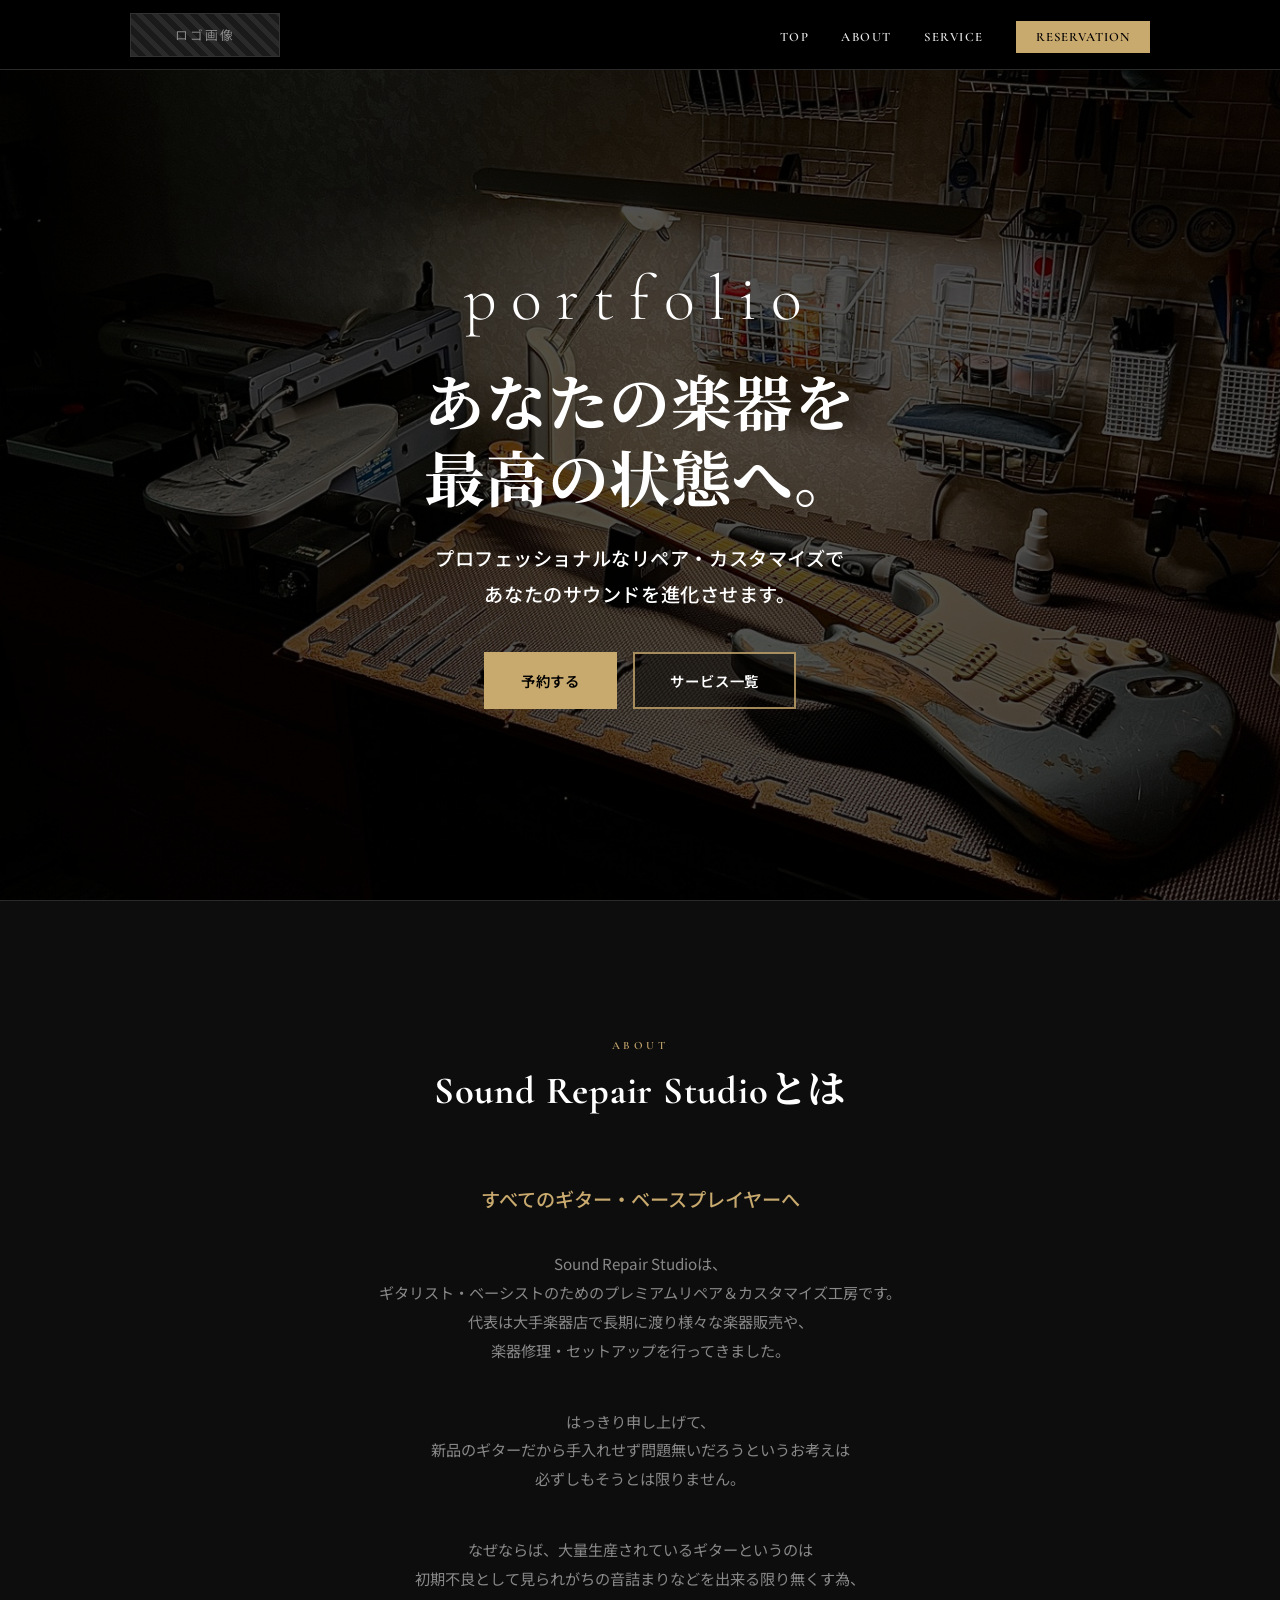
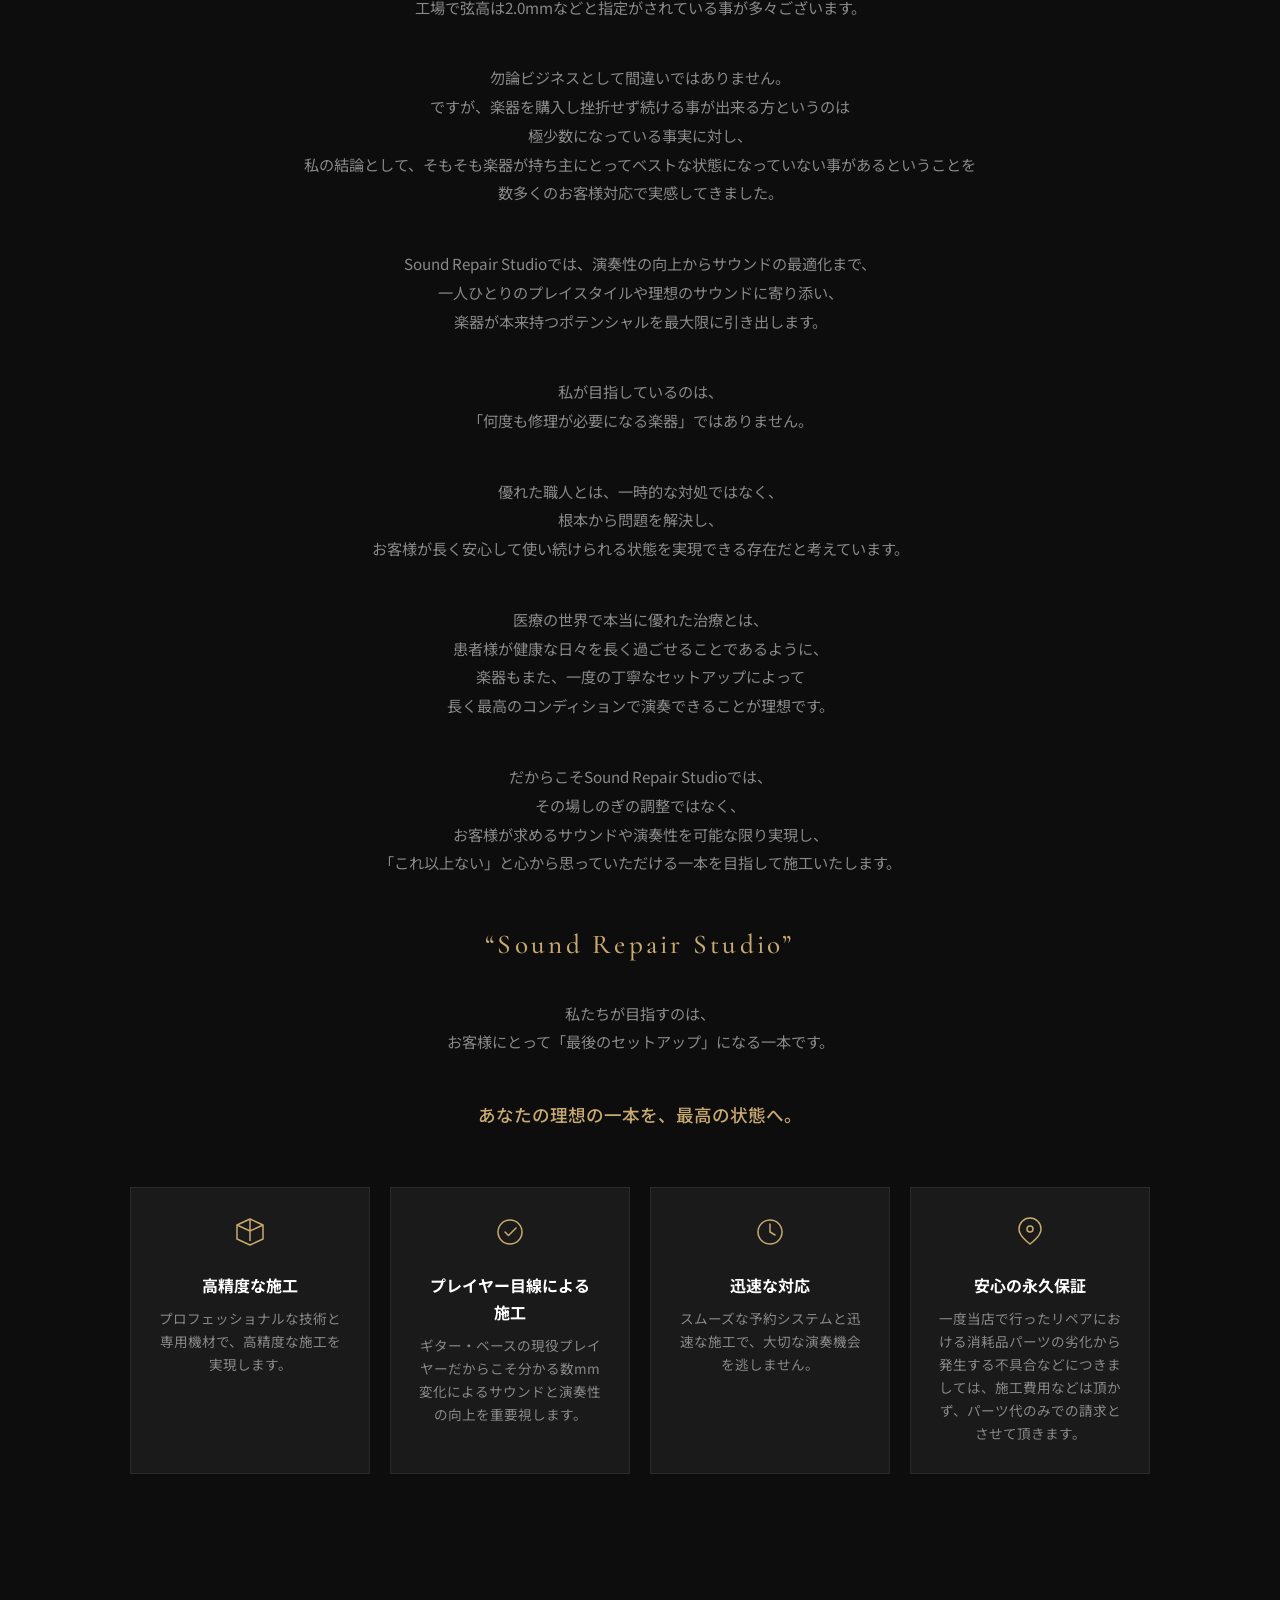
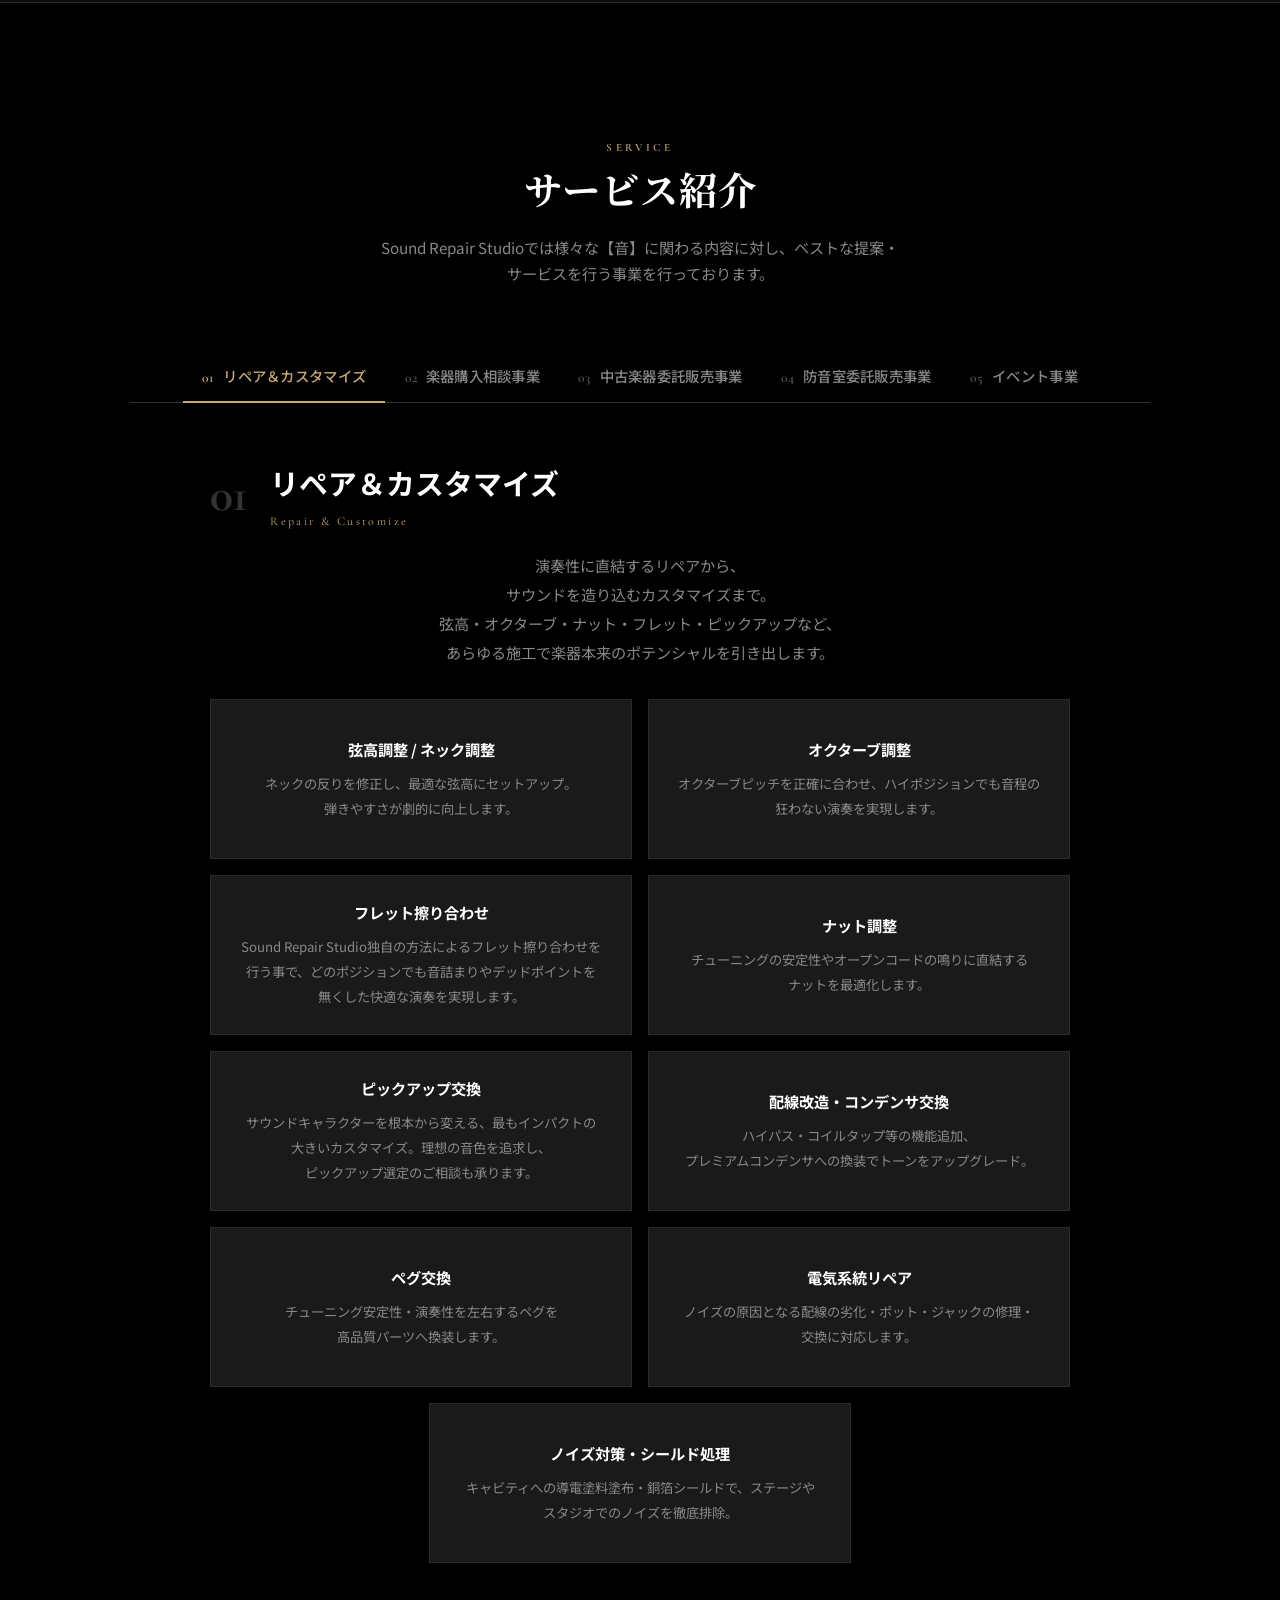
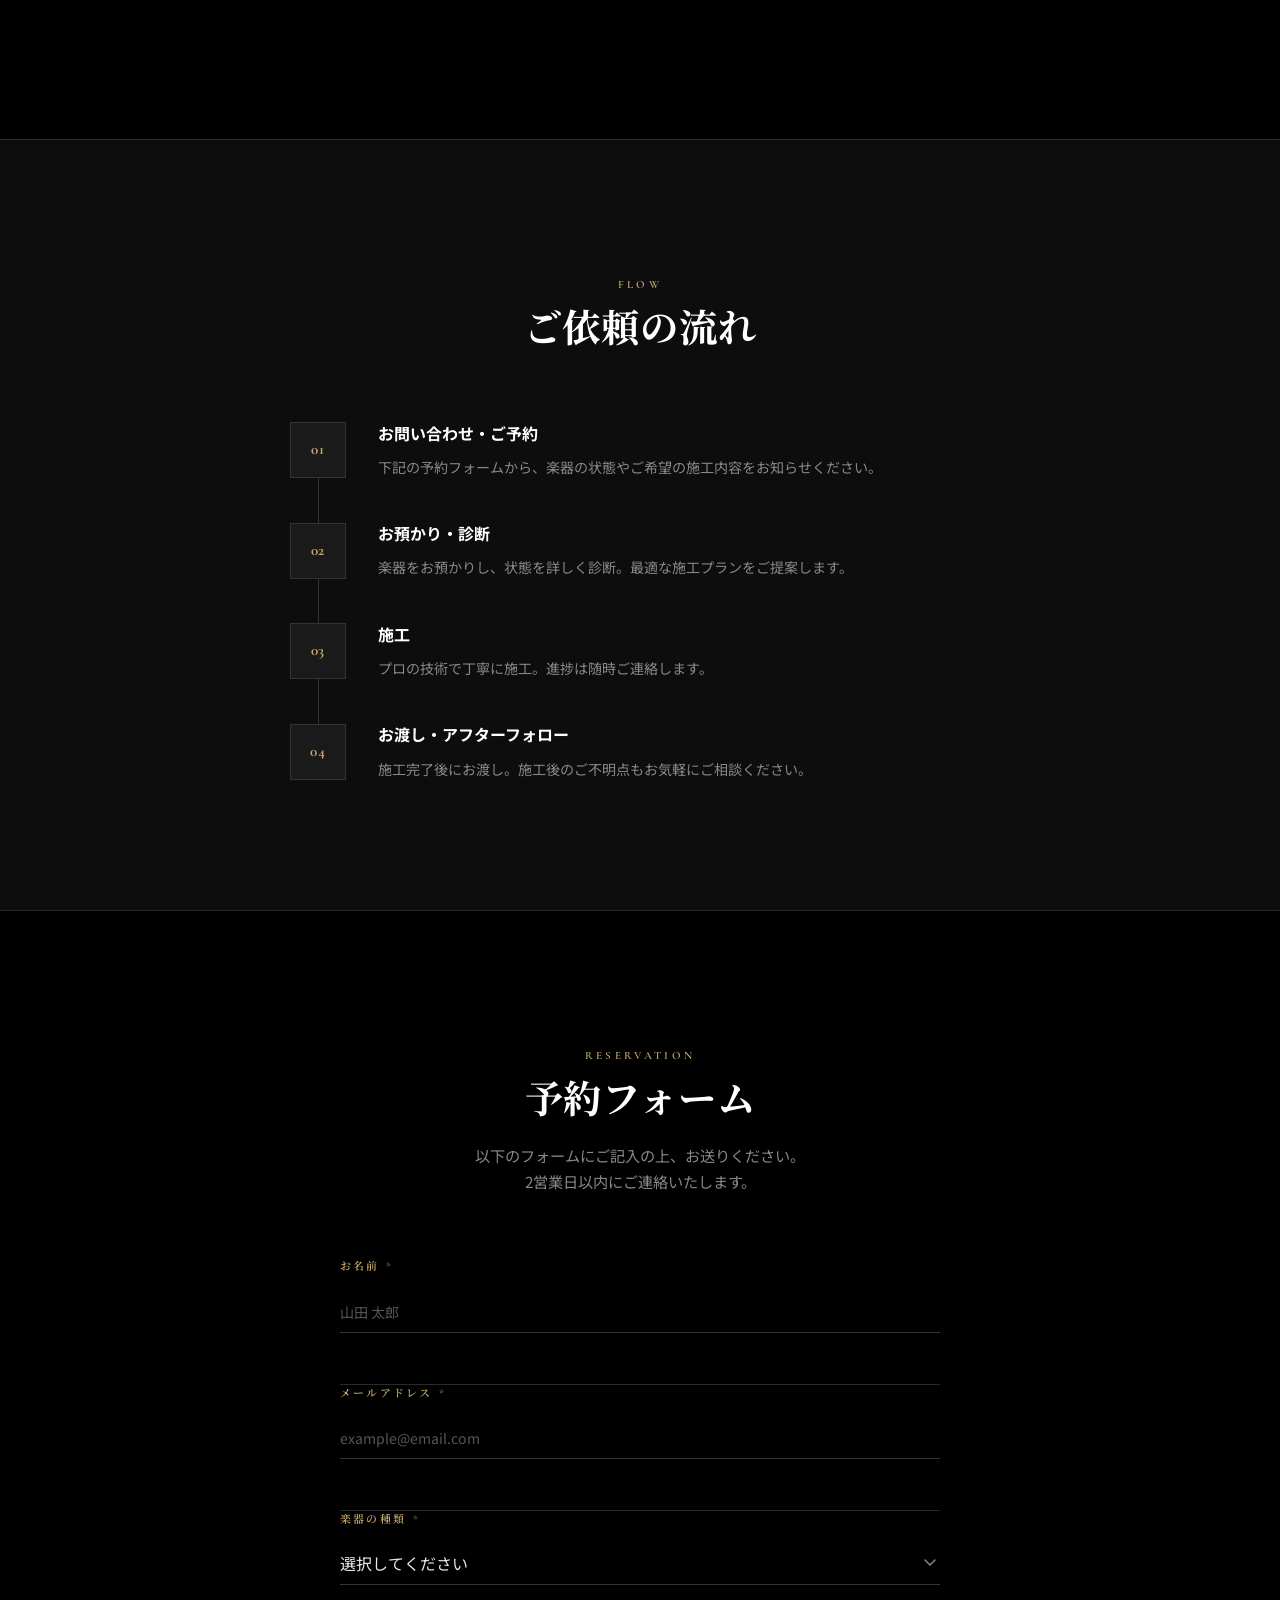
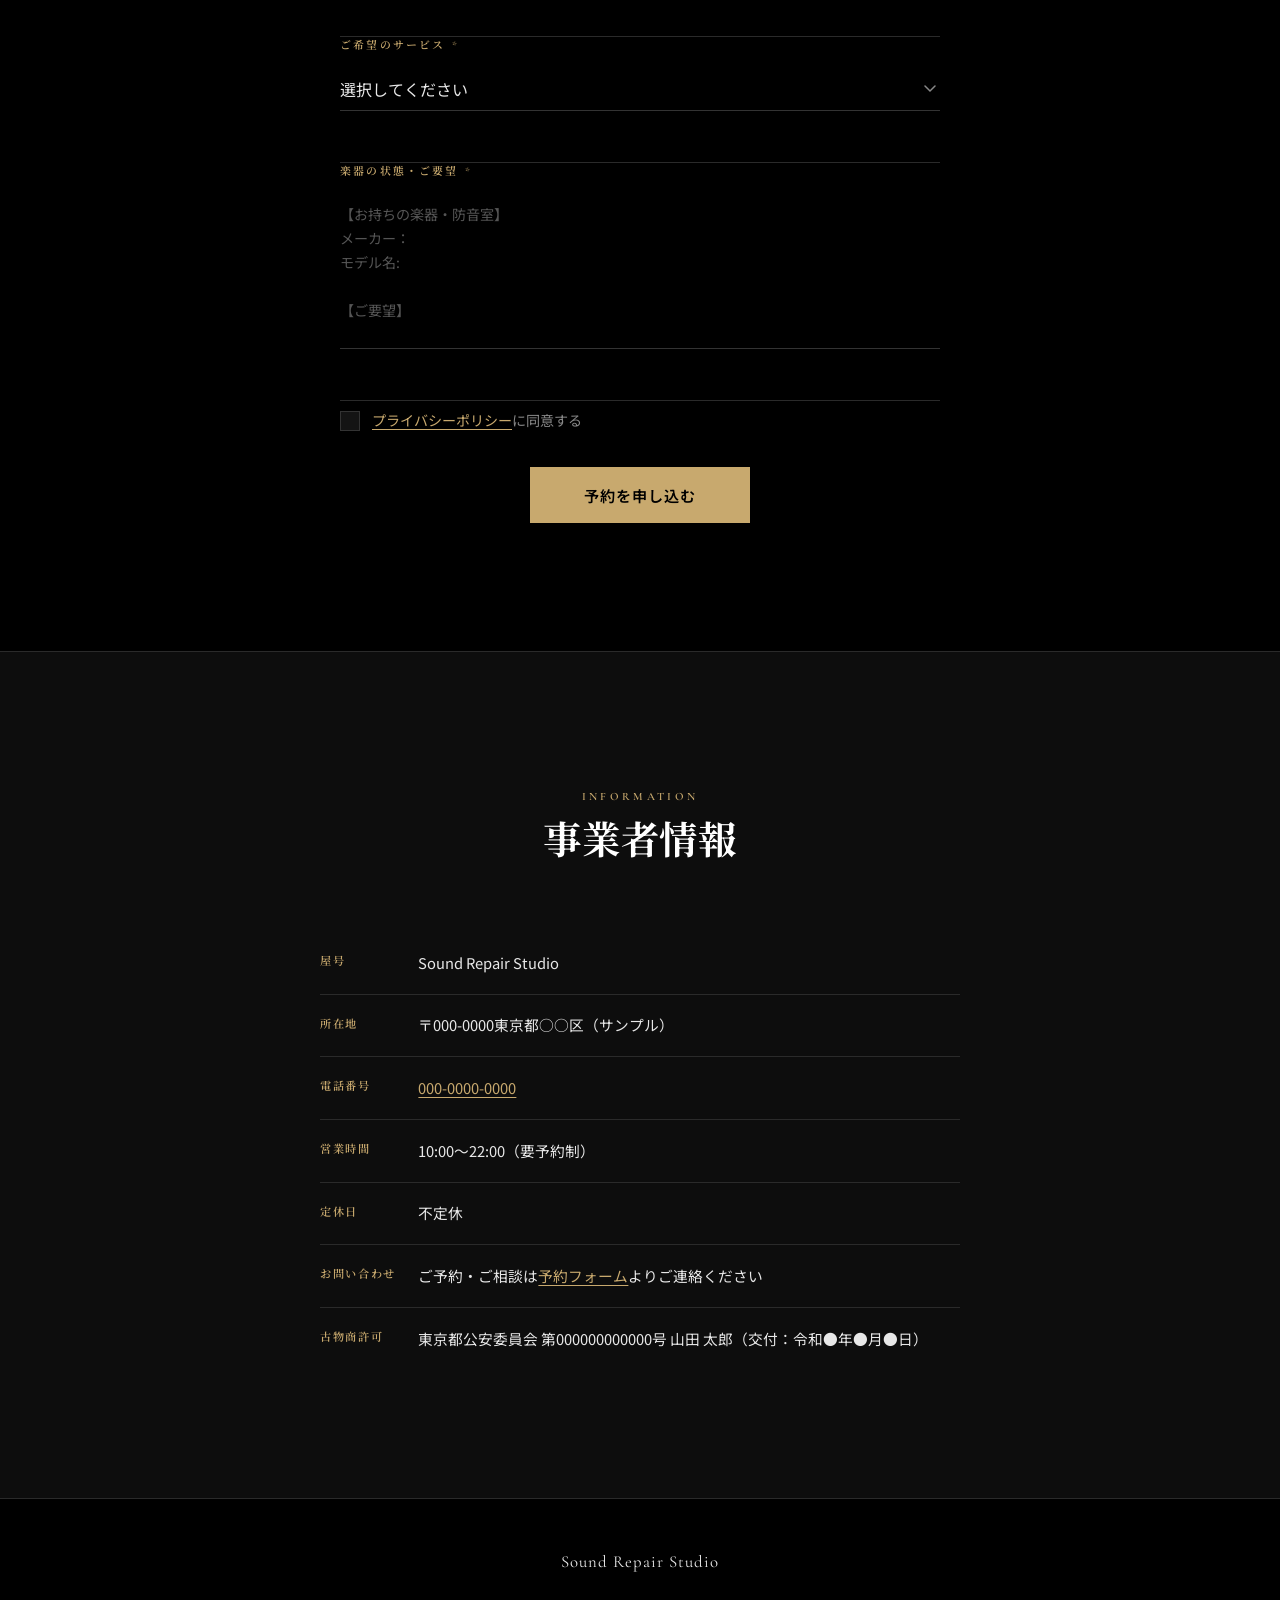
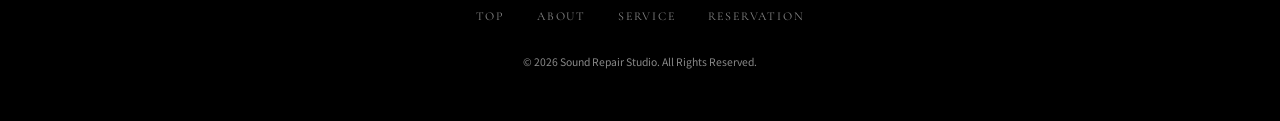
==== commit 44154d3f: "ポートフォリオ表示調整：ヒーロー文字をportfolioに／ヘッダーロゴを画像プレースホルダ風(斜線＋ロゴ画像)に" ====
--- a/index.html
+++ b/index.html
@@ -33,7 +33,7 @@
   <header class="site-header" role="banner">
     <div class="header-inner container">
       <a href="#top" class="logo-link" aria-label="Sound Repair Studio トップへ">
-        <span class="logo-text">Sound Repair Studio</span>
+        <span class="logo-placeholder">ロゴ画像</span>
       </a>
       <button class="nav-toggle" aria-label="メニューを開く" aria-expanded="false" aria-controls="global-nav">
         <span class="hamburger-bar"></span>
@@ -83,7 +83,7 @@
       </div>
       <div class="hero-content container">
         <div class="hero-logo-wrap">
-          <p class="hero-brand-name">Sound Repair Studio</p>
+          <p class="hero-brand-name">portfolio</p>
         </div>
         <h1 class="hero-title">あなたの楽器を<br>最高の状態へ。</h1>
         <p class="hero-sub">プロフェッショナルな<br class="mobile-break">リペア・カスタマイズで<br>あなたのサウンドを進化させます。</p>
--- a/style.css
+++ b/style.css
@@ -1571,19 +1571,26 @@
 }
 
 
-/* ポートフォリオ用：ロゴ画像をテキストのワードマークに置換 */
-.logo-text{
-  font-family: var(--font-display);
-  font-size: 1.25rem;
-  letter-spacing: 0.06em;
-  color: var(--color-white);
-  white-space: nowrap;
-  line-height: 1;
-}
+/* ポートフォリオ用：ロゴは「画像プレースホルダ」風のボックスで表現 */
+.logo-placeholder{
+  display: inline-flex;
+  align-items: center;
+  justify-content: center;
+  width: 150px;
+  height: 44px;
+  font-family: var(--font-body);
+  font-size: 0.8rem;
+  letter-spacing: 0.15em;
+  color: var(--color-text-muted);
+  border: 1px solid var(--color-border-2);
+  background:
+    repeating-linear-gradient(45deg, rgba(255,255,255,0.07) 0, rgba(255,255,255,0.07) 5px, transparent 5px, transparent 11px),
+    var(--color-surface);
+}
+@media (max-width: 767px){ .logo-placeholder{ width: 118px; height: 38px; font-size: 0.72rem; letter-spacing: 0.12em; } }
 .footer-logo-text{
   font-family: var(--font-display);
   font-size: 1.05rem;
   letter-spacing: 0.06em;
   color: var(--color-text);
 }
-@media (max-width: 767px){ .logo-text{ font-size: 1.05rem; } }
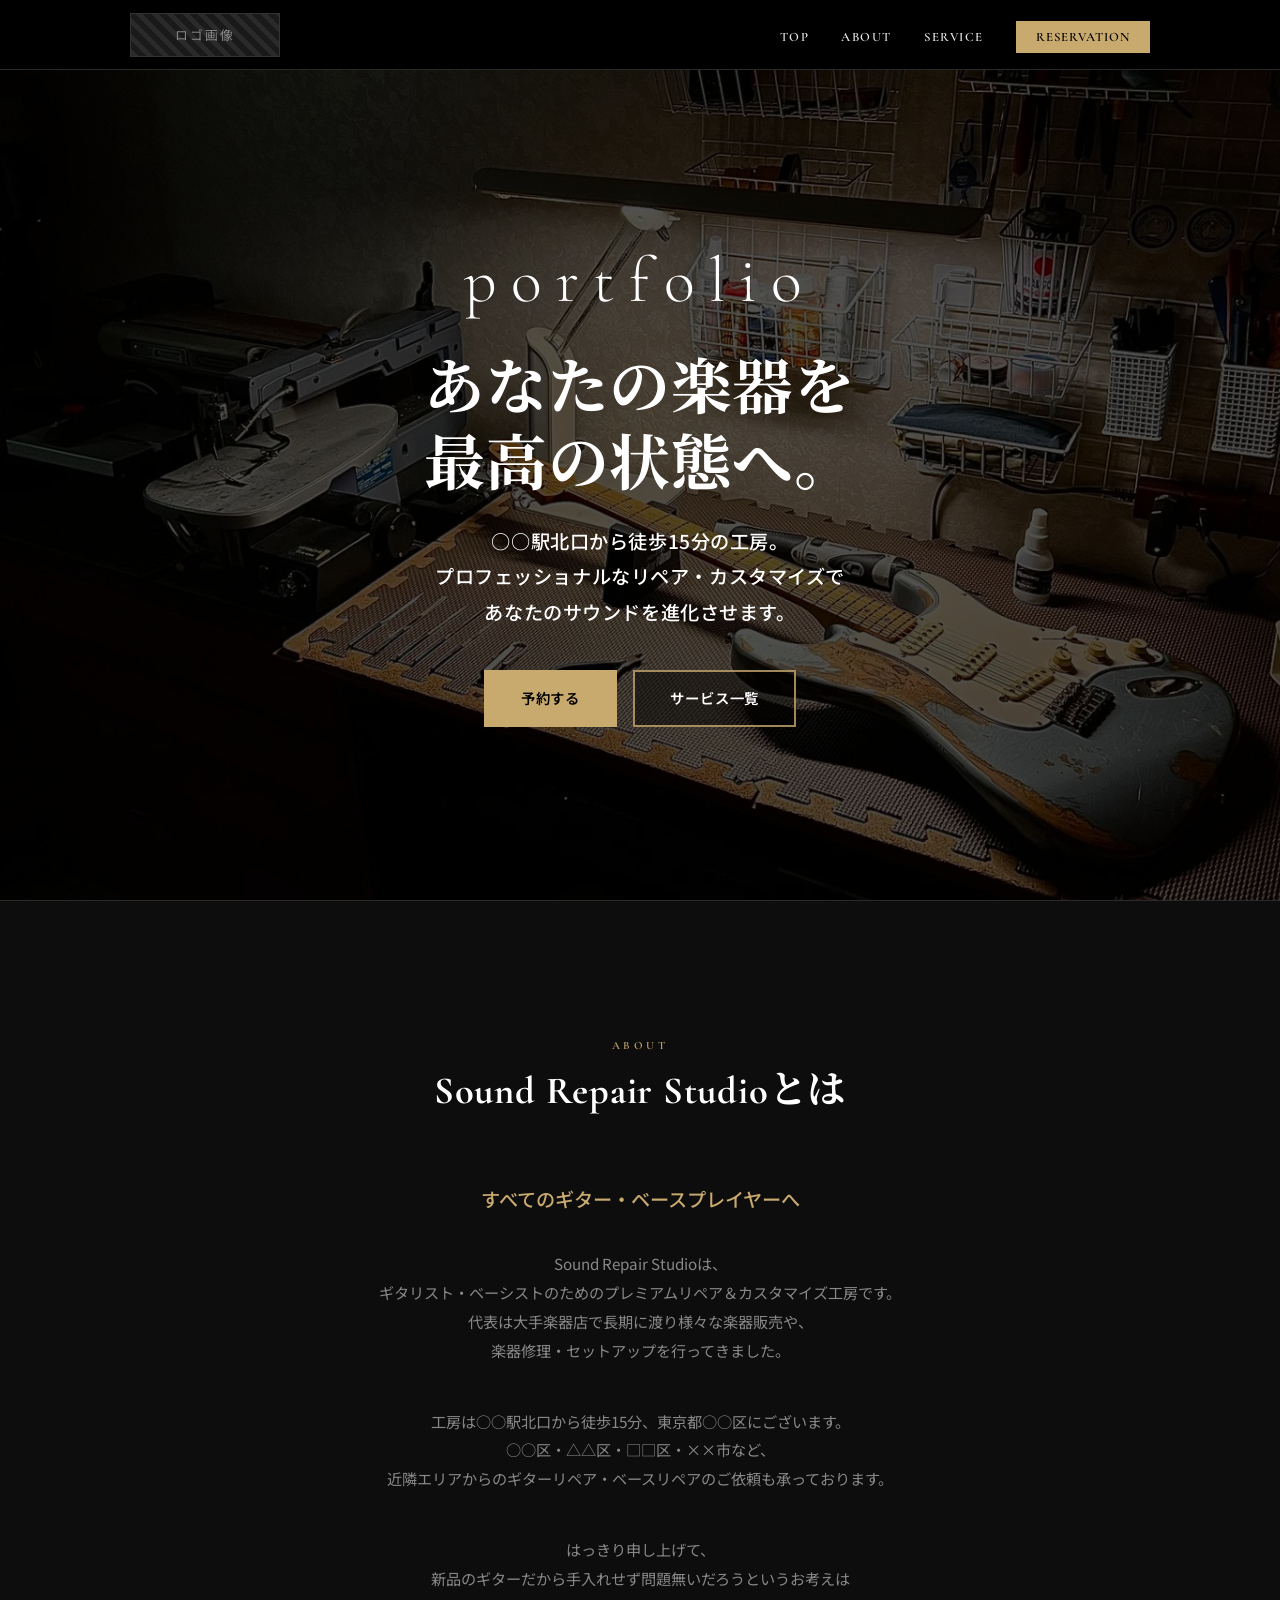
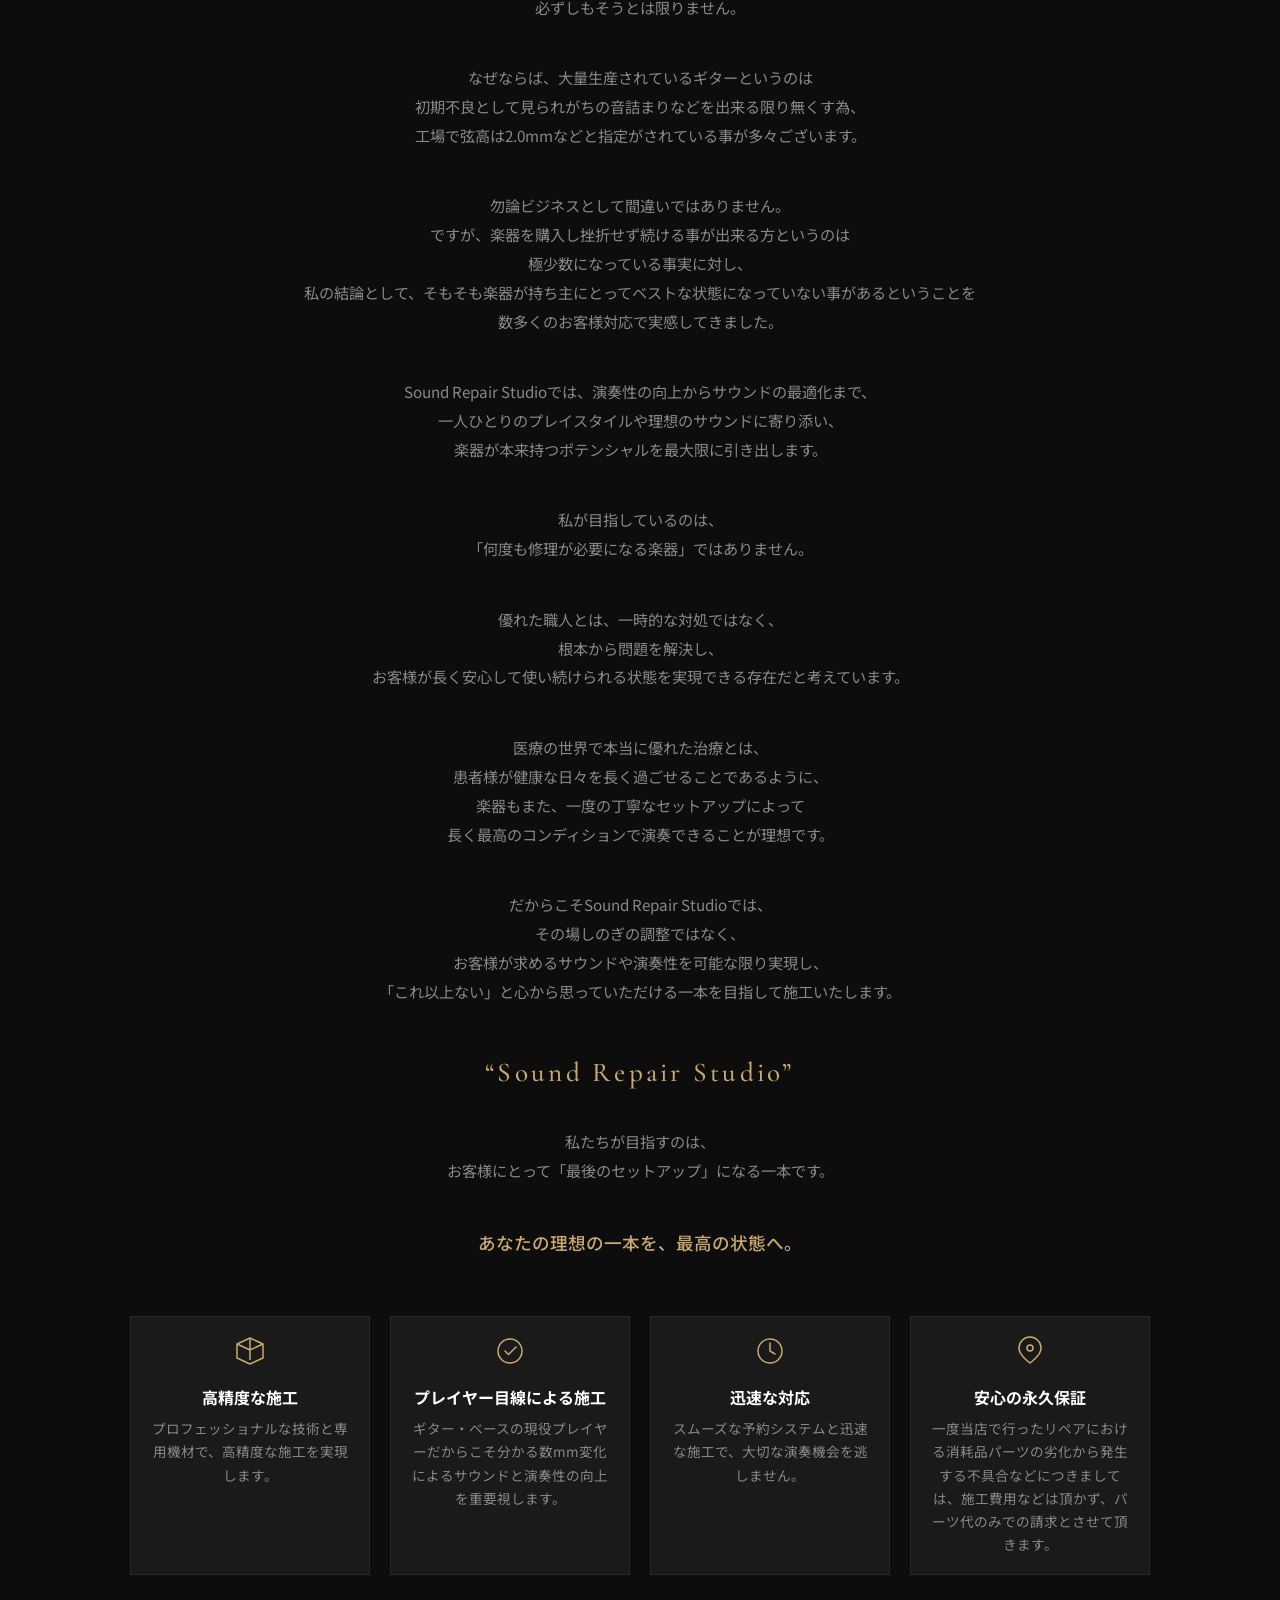
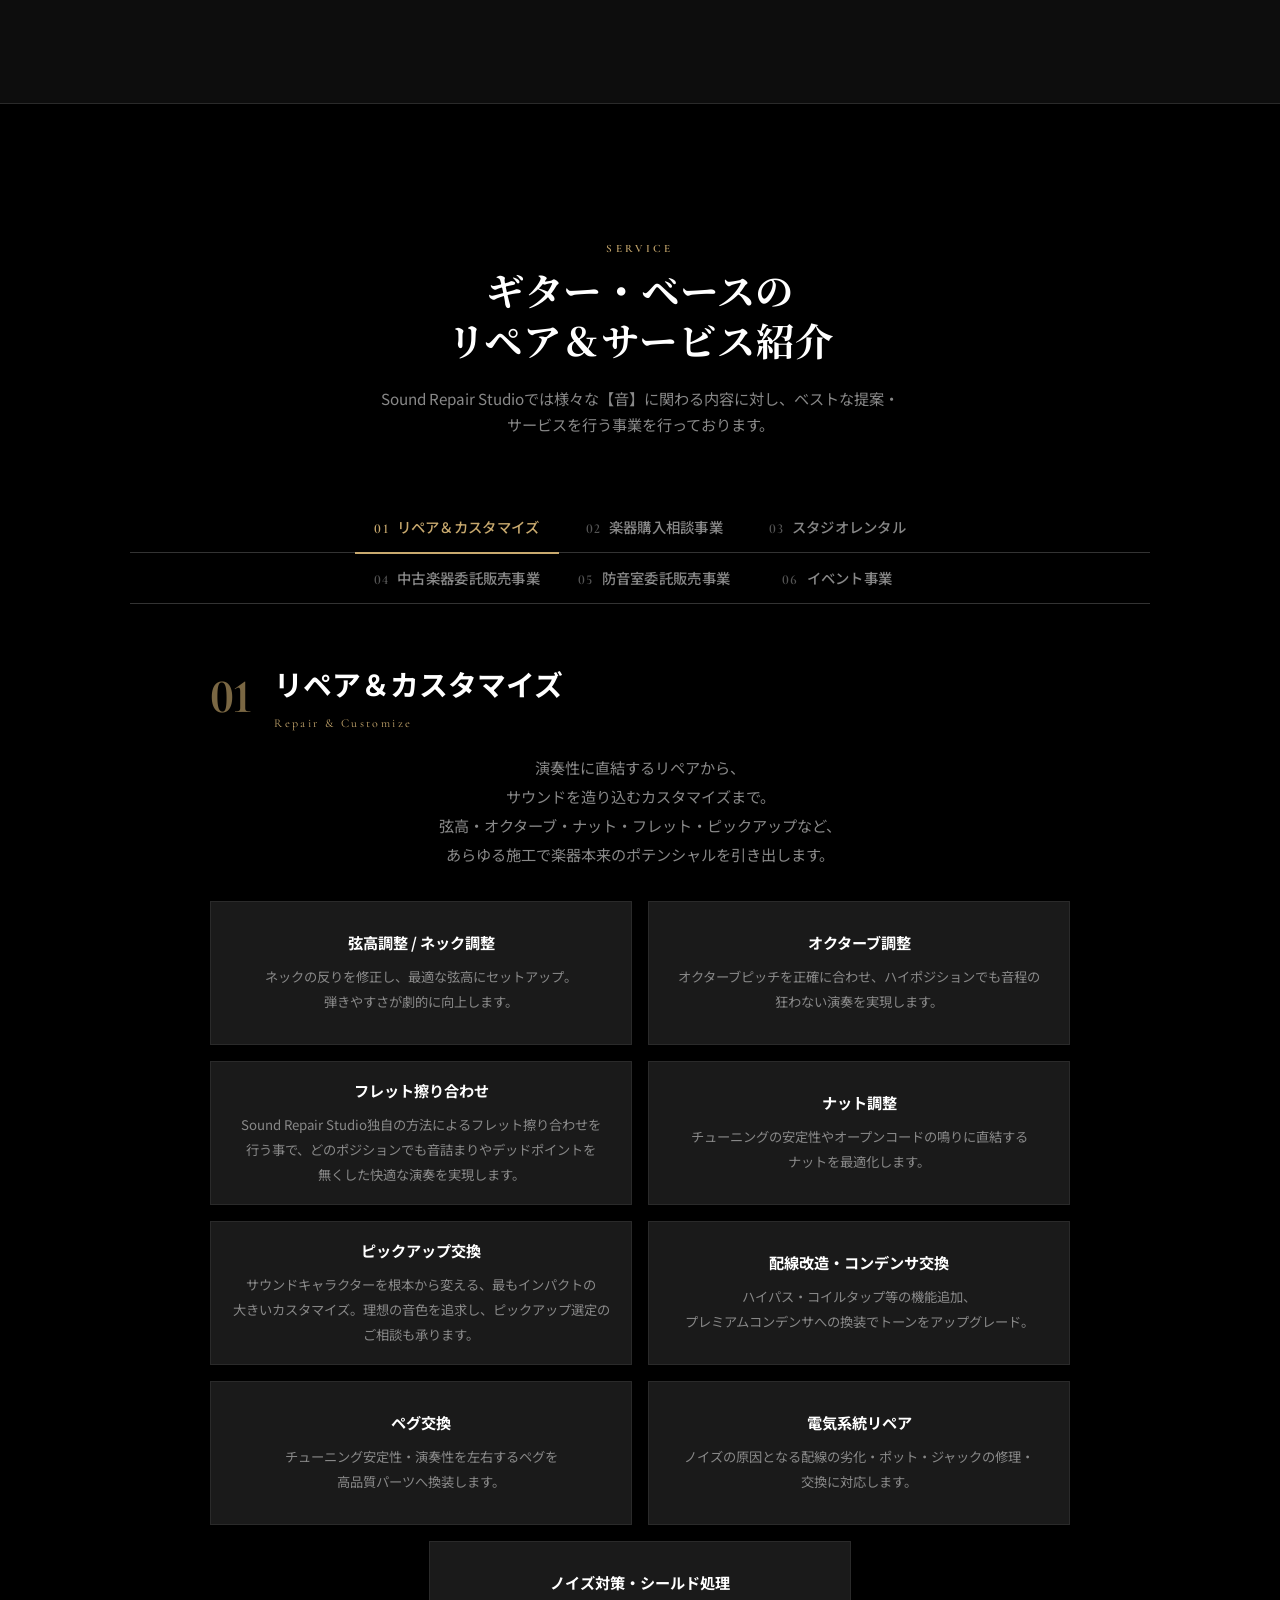
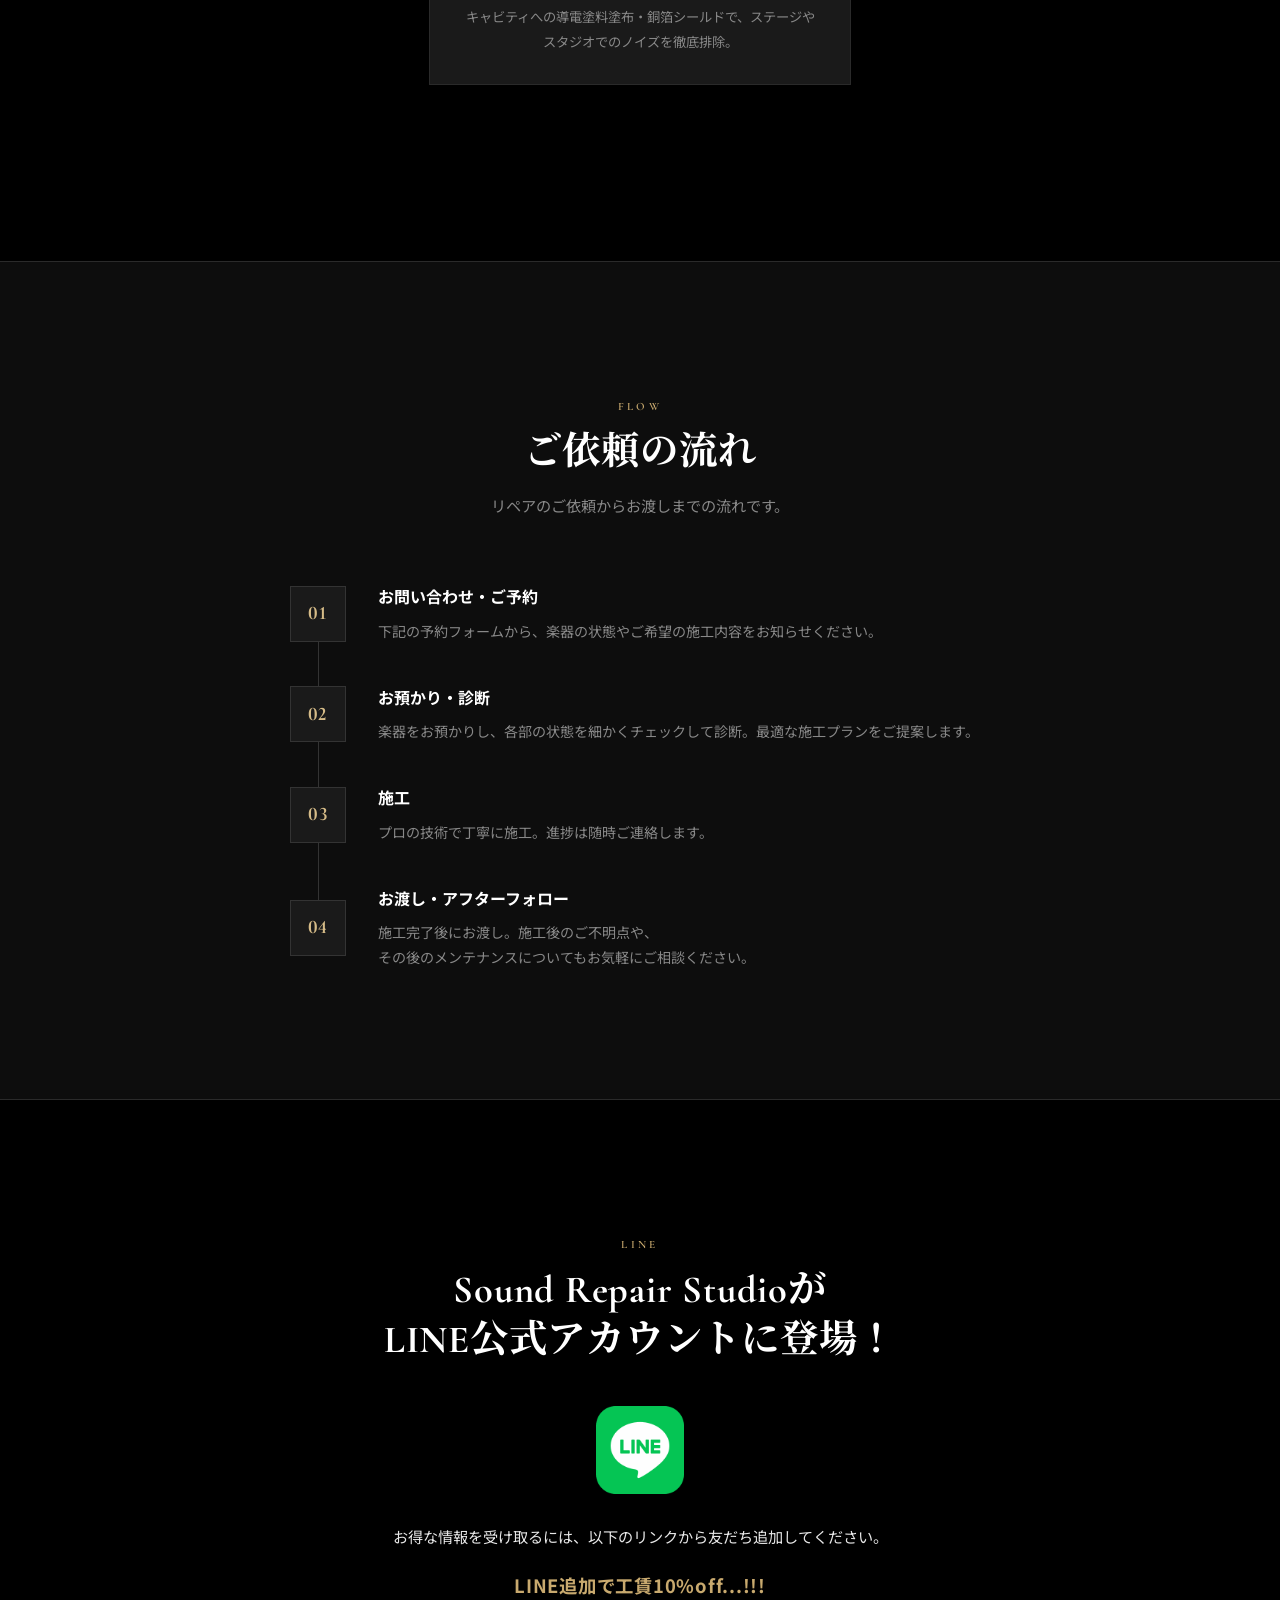
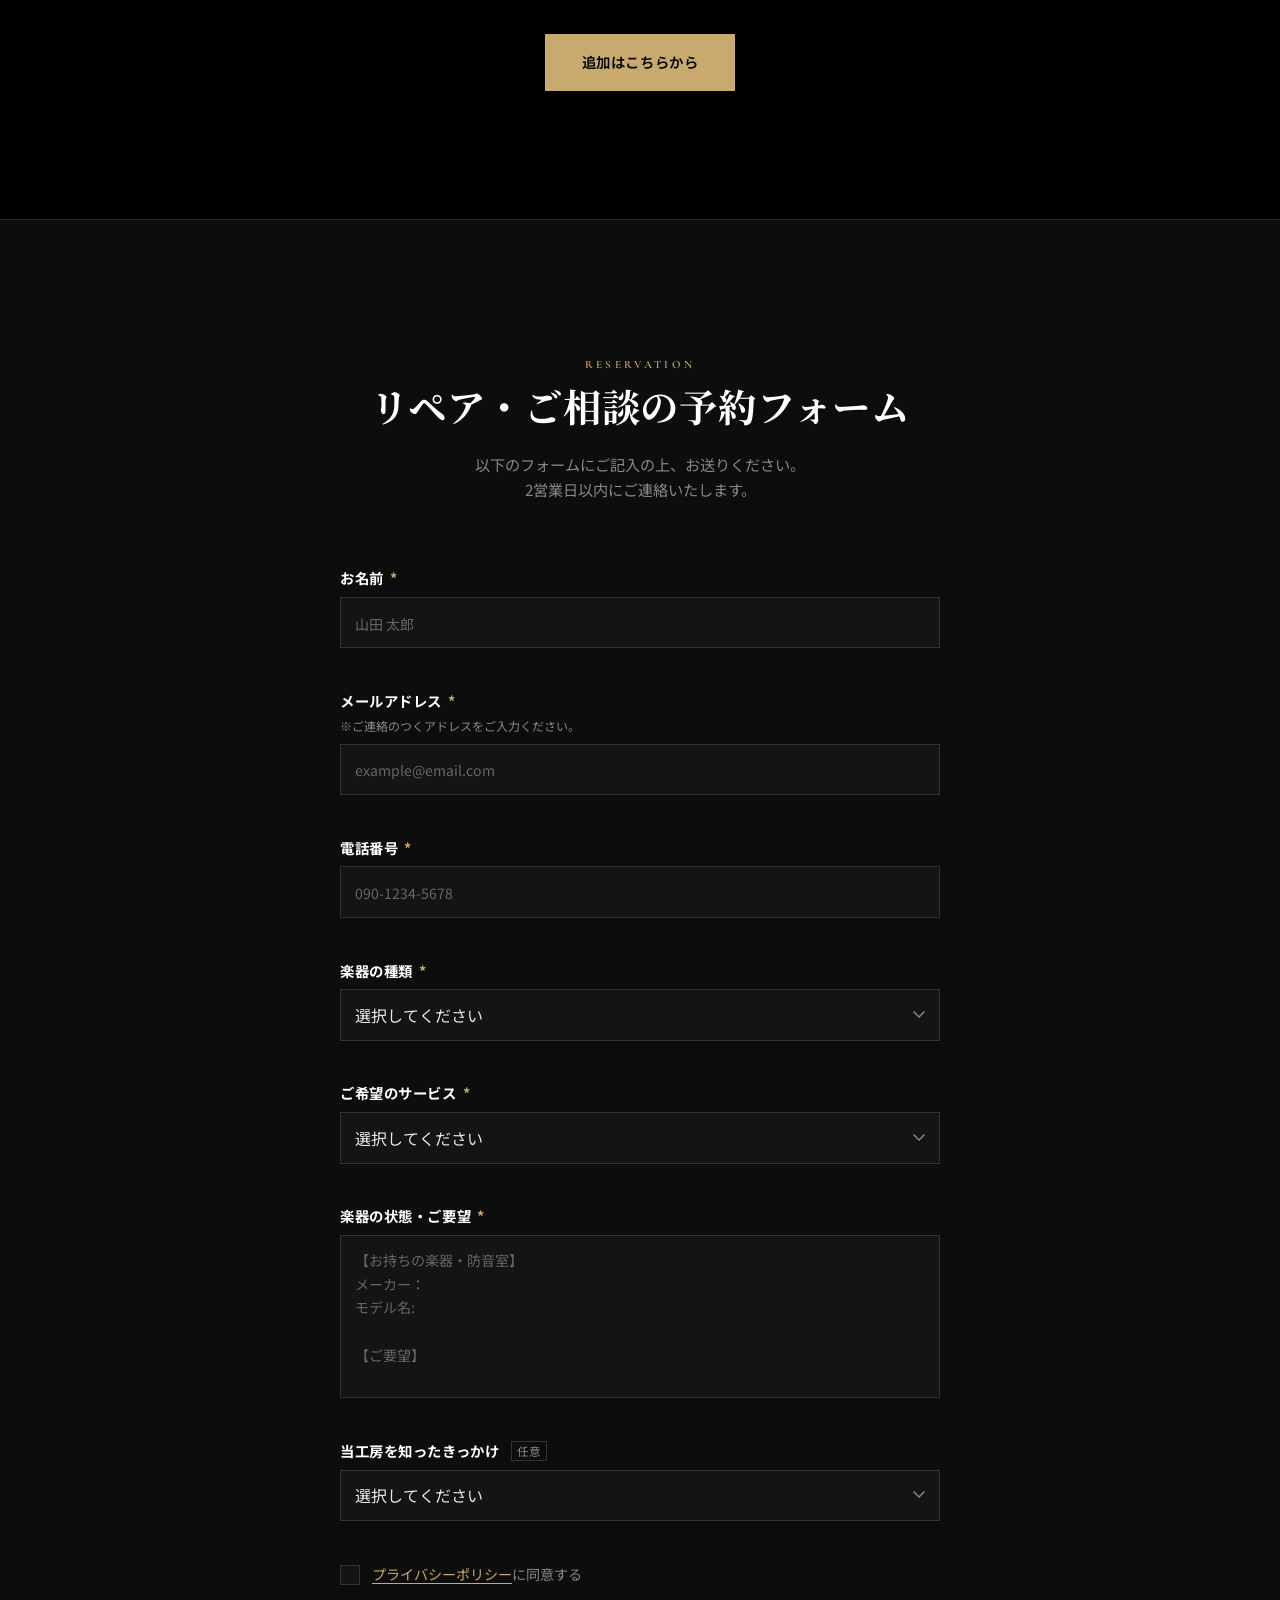
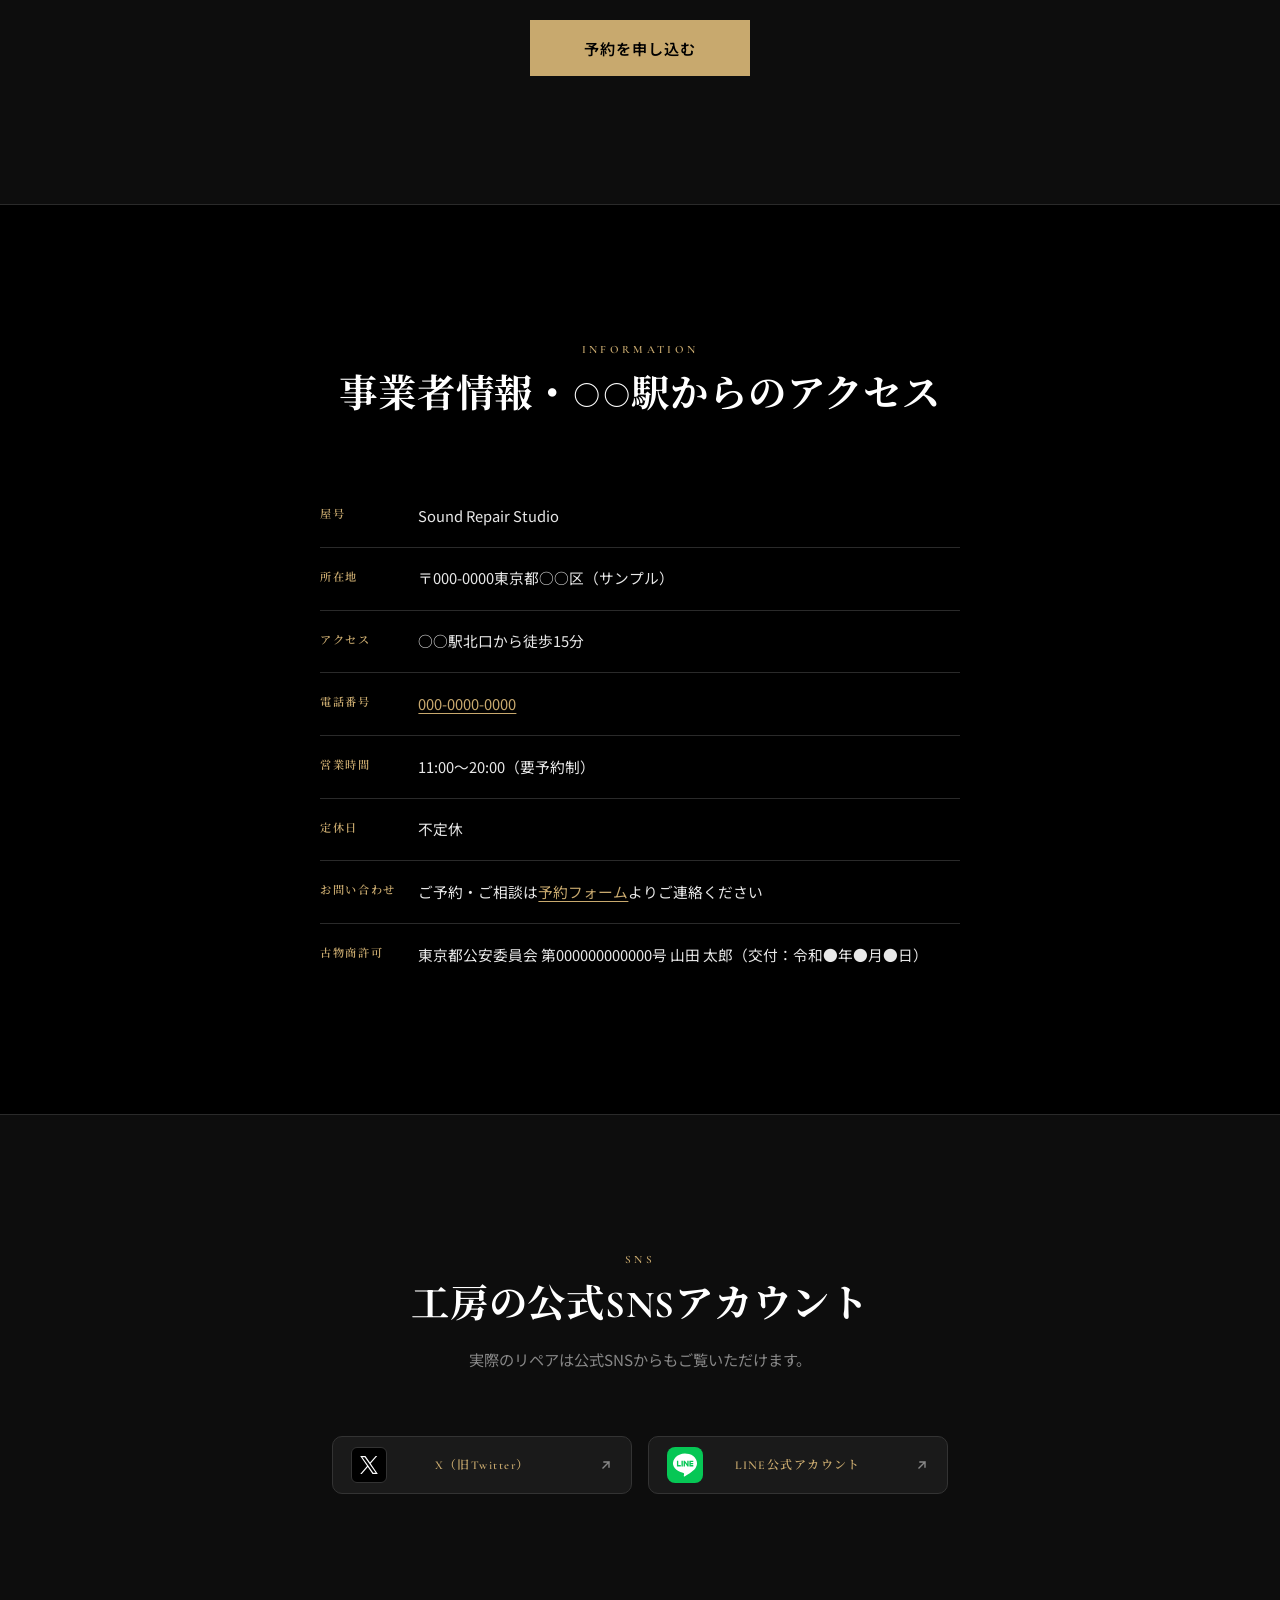
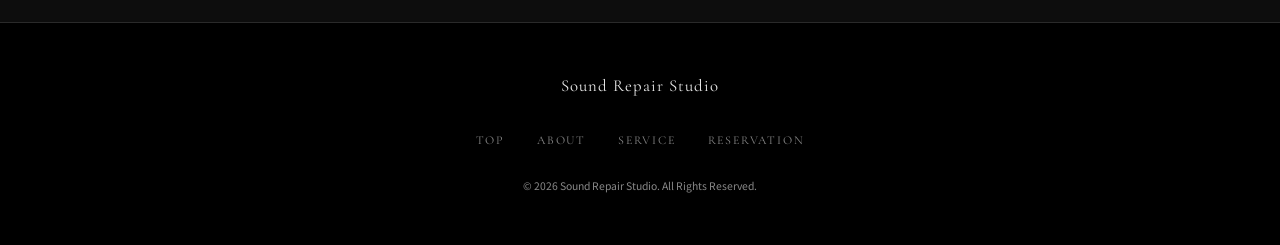
==== commit 7f4f3f12: "最新の制作内容を反映（スタジオ案内・LINE告知・フォーム改善・表示の軽量化） - スタジオレンタルのタブ・料金表・予約ボタンを追加（リンク先はデモ） - LINE公式アカウントの告知、SNS欄とメニ" ====
--- a/index.html
+++ b/index.html
@@ -3,30 +3,88 @@
 <head>
   <meta charset="UTF-8">
   <meta name="viewport" content="width=device-width, initial-scale=1.0">
-  <title>Sound Repair Studio | ギター・ベース リペア＆カスタマイズ</title>
-  <meta name="description" content="Sound Repair Studioは、ギター・ベースプレイヤーのためのプロフェッショナルなリペア・カスタマイズサービスです。あなたの楽器を最高の状態へ。">
+  <title>Sound Repair Studio | ○○駅北口徒歩15分のギターリペア・ベースリペア＆カスタマイズ</title>
+  <meta name="description" content="Sound Repair Studioは、○○駅北口から徒歩15分（東京都○○区）のギターリペア・ベースリペアとカスタマイズの工房です。弦高・ネック調整やフレット擦り合わせから、施工後のメンテナンスのご相談まで。あなたの楽器を最高の状態へ。">
 
   <!-- OGP -->
-  <meta property="og:title" content="Sound Repair Studio | ギター・ベース リペア＆カスタマイズ">
-  <meta property="og:description" content="ギター・ベースプレイヤーのためのプロフェッショナルなリペア・カスタマイズサービス。あなたの楽器を最高の状態へ。">
+  <meta property="og:title" content="Sound Repair Studio | ○○駅北口徒歩15分のギターリペア・ベースリペア＆カスタマイズ">
+  <meta property="og:description" content="○○駅北口から徒歩15分。ギター・ベースプレイヤーのためのプロフェッショナルなリペア・カスタマイズ工房です。あなたの楽器を最高の状態へ。">
   <meta property="og:type" content="website">
 
   <!-- Twitter Card -->
   <meta name="twitter:card" content="summary_large_image">
-  <meta name="twitter:title" content="Sound Repair Studio | ギター・ベース リペア＆カスタマイズ">
-  <meta name="twitter:description" content="ギター・ベースプレイヤーのためのプロフェッショナルなリペア・カスタマイズサービス。">
-
+  <meta name="twitter:title" content="Sound Repair Studio | ○○駅北口徒歩15分のギターリペア・ベースリペア＆カスタマイズ">
+  <meta name="twitter:description" content="○○駅北口から徒歩15分。ギター・ベースプレイヤーのためのプロフェッショナルなリペア・カスタマイズ工房です。">
+
+  <!-- 構造化データ。中身は本文（事業者情報・リペアメニュー）に書いてあることだけにしておく。
+       ポートフォリオ版なので電話・住所・地域名はダミー、SNS（sameAs）は載せていない -->
+  <script type="application/ld+json">
+  {
+    "@context": "https://schema.org",
+    "@type": "LocalBusiness",
+    "@id": "https://im-tanakatv5.github.io/portfolio-1-repair-studio/#business",
+    "name": "Sound Repair Studio",
+    "description": "○○駅北口から徒歩15分にある、ギタリスト・ベーシストのためのプレミアムリペア＆カスタマイズ工房です。",
+    "url": "https://im-tanakatv5.github.io/portfolio-1-repair-studio/",
+    "image": [
+      "https://im-tanakatv5.github.io/portfolio-1-repair-studio/image/hero-guitar-repair-workbench-1706.webp"
+    ],
+    "telephone": "000-0000-0000",
+    "address": {
+      "@type": "PostalAddress",
+      "postalCode": "000-0000",
+      "addressRegion": "東京都",
+      "addressLocality": "○○区",
+      "addressCountry": "JP"
+    },
+    "openingHoursSpecification": [
+      {
+        "@type": "OpeningHoursSpecification",
+        "dayOfWeek": ["Monday", "Tuesday", "Wednesday", "Thursday", "Friday", "Saturday", "Sunday"],
+        "opens": "11:00",
+        "closes": "20:00",
+        "description": "要予約制・不定休"
+      }
+    ],
+    "areaServed": [
+      { "@type": "City", "name": "○○区" },
+      { "@type": "City", "name": "△△区" },
+      { "@type": "City", "name": "□□区" },
+      { "@type": "City", "name": "××市" }
+    ],
+    "knowsAbout": [
+      "ギター・ベースのリペア",
+      "ギター・ベースのカスタマイズ",
+      "セットアップ",
+      "楽器購入相談",
+      "スタジオレンタル",
+      "中古楽器委託販売",
+      "防音室委託販売"
+    ],
+    "makesOffer": [
+      { "@type": "Offer", "itemOffered": { "@type": "Service", "name": "弦高調整 / ネック調整" } },
+      { "@type": "Offer", "itemOffered": { "@type": "Service", "name": "オクターブ調整" } },
+      { "@type": "Offer", "itemOffered": { "@type": "Service", "name": "フレット擦り合わせ" } },
+      { "@type": "Offer", "itemOffered": { "@type": "Service", "name": "ナット調整" } },
+      { "@type": "Offer", "itemOffered": { "@type": "Service", "name": "ピックアップ交換" } },
+      { "@type": "Offer", "itemOffered": { "@type": "Service", "name": "配線改造・コンデンサ交換" } },
+      { "@type": "Offer", "itemOffered": { "@type": "Service", "name": "ペグ交換" } },
+      { "@type": "Offer", "itemOffered": { "@type": "Service", "name": "電気系統リペア" } },
+      { "@type": "Offer", "itemOffered": { "@type": "Service", "name": "ノイズ対策・シールド処理" } }
+    ]
+  }
+  </script>
 
 
   <!-- ヒーロー背景の静止画。最初に目に入るLCP要素なので先読みしておく -->
-  <link rel="preload" href="image/hero.jpg" as="image" fetchpriority="high">
+  <link rel="preload" href="image/hero-guitar-repair-workbench-1706.webp" as="image" type="image/webp" imagesrcset="image/hero-guitar-repair-workbench-800.webp 800w, image/hero-guitar-repair-workbench-1280.webp 1280w, image/hero-guitar-repair-workbench-1706.webp 1706w" imagesizes="(min-aspect-ratio: 16/9) 100vw, 178vh" fetchpriority="high">
 
   <!-- Google Fonts -->
   <link rel="preconnect" href="https://fonts.googleapis.com">
   <link rel="preconnect" href="https://fonts.gstatic.com" crossorigin>
-  <link href="https://fonts.googleapis.com/css2?family=Cormorant+Garamond:ital,wght@0,300;0,400;0,500;0,600;0,700;1,300;1,400;1,500&family=Noto+Sans+JP:wght@300;400;500;700&family=Noto+Serif+JP:wght@400;500;700&display=swap" rel="stylesheet">
-
-  <link rel="stylesheet" href="style.css?v=13">
+  <link href="https://fonts.googleapis.com/css2?family=Cormorant+Garamond:wght@300;400;500;600;700&family=Noto+Sans+JP:wght@400;500;700&family=Noto+Serif+JP:wght@400;700&display=swap" rel="stylesheet">
+
+  <link rel="stylesheet" href="style.css?v=938e9896">
 </head>
 <body>
 
@@ -47,6 +105,23 @@
           <li><a href="#service" class="nav-link">SERVICE</a></li>
           <li><a href="#reserve" class="nav-link nav-link--cta">RESERVATION</a></li>
         </ul>
+        <!-- スマホのメニューを開いたときだけ出る。デモなのでリンク先は無し（ページ下の #sns と #line も同じ） -->
+        <ul class="nav-sns" aria-label="SNS">
+          <li class="nav-sns-item">
+            <a href="#" class="nav-sns-link" data-demo-link aria-disabled="true" aria-label="X（旧Twitter）（デモのためリンク先はありません）">
+              <span class="nav-sns-icon" aria-hidden="true">
+                <svg width="24" height="24" viewBox="0 0 1200 1227" fill="currentColor" aria-hidden="true" focusable="false"><path d="M714.163 519.284L1160.89 0H1055.03L667.137 450.887L357.328 0H0L468.492 681.821L0 1226.37H105.866L515.491 750.218L842.672 1226.37H1200L714.163 519.284ZM569.165 687.828L521.697 619.934L144.011 79.6944H306.615L611.412 515.685L658.88 583.579L1055.08 1150.3H892.476L569.165 687.828Z"/></svg>
+              </span>
+            </a>
+          </li>
+          <li class="nav-sns-item">
+            <a href="#" class="nav-sns-link" data-demo-link aria-disabled="true" aria-label="LINE公式アカウント（デモのためリンク先はありません）">
+              <span class="nav-sns-icon nav-sns-icon--line" aria-hidden="true">
+                <svg width="22" height="22" viewBox="0 0 1000 1000" aria-hidden="true" focusable="false"><rect width="1000" height="1000" rx="225" fill="#06C755"/><path fill="#fff" fill-rule="evenodd" d="M440 714C468 718 478 732 474 758L466 798C463 818 478 822 500 810C610 750 765 645 804 560A333 268 0 1 0 440 714ZM276 380H313V502H383V540H276ZM402 380H440V540H402ZM461 380H495L563 471V380H601V540H563V533L499 447V540H461ZM622 380H730V418H660V441H728V479H660V502H730V540H622Z"/></svg>
+              </span>
+            </a>
+          </li>
+        </ul>
       </nav>
     </div>
   </header>
@@ -58,8 +133,12 @@
 
         <!-- 今は静止画（リペア工房の作業台）を背景に敷いている。ページ最上部＝LCP要素なので head で先読み済み -->
         <img
-          src="image/hero.jpg"
-          alt=""
+          src="image/hero-guitar-repair-workbench-1706.webp"
+          srcset="image/hero-guitar-repair-workbench-800.webp 800w, image/hero-guitar-repair-workbench-1280.webp 1280w, image/hero-guitar-repair-workbench-1706.webp 1706w"
+          sizes="(min-aspect-ratio: 16/9) 100vw, 178vh"
+          width="1706"
+          height="960"
+          alt="Sound Repair Studioのリペア工房。作業台に置かれたエレキギターと、壁に並ぶリペア用の工具"
           class="hero-image"
           fetchpriority="high"
           decoding="async"
@@ -86,7 +165,7 @@
           <p class="hero-brand-name">portfolio</p>
         </div>
         <h1 class="hero-title">あなたの楽器を<br>最高の状態へ。</h1>
-        <p class="hero-sub">プロフェッショナルな<br class="mobile-break">リペア・カスタマイズで<br>あなたのサウンドを進化させます。</p>
+        <p class="hero-sub">○○駅北口から徒歩15分の工房。<br>プロフェッショナルな<br class="mobile-break">リペア・カスタマイズで<br>あなたのサウンドを進化させます。</p>
         <div class="hero-actions">
           <a href="#reserve" class="btn btn-primary">予約する</a>
           <a href="#service" class="btn btn-ghost">サービス一覧</a>
@@ -104,6 +183,7 @@
         <div class="about-message">
           <p class="about-lead">すべての<br class="mobile-break">ギター・ベースプレイヤーへ</p>
           <p>Sound Repair Studioは、<br>ギタリスト・ベーシストのための<br class="mobile-break">プレミアムリペア＆<br class="mobile-break">カスタマイズ工房です。<br>代表は大手楽器店で<br class="mobile-break">長期に渡り様々な楽器販売や、<br>楽器修理・セットアップを<br class="mobile-break">行ってきました。</p>
+          <p>工房は○○駅北口から徒歩15分、<br class="mobile-break">東京都○○区にございます。<br>○○区・△△区・<br class="mobile-break">□□区・××市など、<br>近隣エリアからの<br class="mobile-break">ギターリペア・ベースリペアの<br class="mobile-break">ご依頼も承っております。</p>
           <p>はっきり申し上げて、<br>新品のギターだから手入れせず<br class="mobile-break">問題無いだろうというお考えは<br>必ずしもそうとは限りません。</p>
           <p>なぜならば、<br class="mobile-break">大量生産されているギターというのは<br>初期不良として見られがちの<br class="mobile-break">音詰まりなどを出来る限り無くす為、<br>工場で弦高は2.0mmなどと<br class="mobile-break">指定がされている事が多々ございます。</p>
           <p>勿論ビジネスとして<br class="mobile-break">間違いではありません。<br>ですが、楽器を購入し<br class="mobile-break">挫折せず続ける事が出来る方というのは<br>極少数になっている事実に対し、<br>私の結論として、そもそも<br class="mobile-break">楽器が持ち主にとってベストな状態に<br class="mobile-break">なっていない事があるということを<br>数多くのお客様対応で<br class="mobile-break">実感してきました。</p>
@@ -154,7 +234,7 @@
       <div class="container">
         <div class="section-header">
           <span class="section-label">SERVICE</span>
-          <h2 id="service-heading" class="section-title">サービス紹介</h2>
+          <h2 id="service-heading" class="section-title">ギター・ベースの<br>リペア＆サービス紹介</h2>
           <p class="section-desc">Sound Repair Studioでは<br class="mobile-break">様々な【音】に関わる内容に対し、<br class="mobile-break">ベストな提案・サービスを<br class="mobile-break">行う事業を行っております。</p>
         </div>
 
@@ -165,14 +245,17 @@
           <button type="button" class="service-tab" role="tab" id="tab-purchase" aria-selected="false" aria-controls="panel-purchase" tabindex="-1">
             <span class="service-tab-num" aria-hidden="true">02</span><span class="service-tab-label">楽器購入相談事業</span>
           </button>
+          <button type="button" class="service-tab" role="tab" id="tab-studio" aria-selected="false" aria-controls="panel-studio" tabindex="-1">
+            <span class="service-tab-num" aria-hidden="true">03</span><span class="service-tab-label">スタジオレンタル</span>
+          </button>
           <button type="button" class="service-tab" role="tab" id="tab-consignment" aria-selected="false" aria-controls="panel-consignment" tabindex="-1">
-            <span class="service-tab-num" aria-hidden="true">03</span><span class="service-tab-label">中古楽器委託販売事業</span>
+            <span class="service-tab-num" aria-hidden="true">04</span><span class="service-tab-label">中古楽器委託販売事業</span>
           </button>
           <button type="button" class="service-tab" role="tab" id="tab-soundproof" aria-selected="false" aria-controls="panel-soundproof" tabindex="-1">
-            <span class="service-tab-num" aria-hidden="true">04</span><span class="service-tab-label">防音室委託販売事業</span>
+            <span class="service-tab-num" aria-hidden="true">05</span><span class="service-tab-label">防音室委託販売事業</span>
           </button>
           <button type="button" class="service-tab" role="tab" id="tab-events" aria-selected="false" aria-controls="panel-events" tabindex="-1">
-            <span class="service-tab-num" aria-hidden="true">05</span><span class="service-tab-label">イベント事業</span>
+            <span class="service-tab-num" aria-hidden="true">06</span><span class="service-tab-label">イベント事業</span>
           </button>
         </div>
 
@@ -218,7 +301,7 @@
             <li class="service-item">
               <div class="service-item-inner">
                 <h4 class="service-item-name">ピックアップ交換</h4>
-                <p class="service-item-desc">サウンドキャラクターを<br class="mobile-break">根本から変える、<br class="mobile-break">最もインパクトの<br class="mobile-break">大きいカスタマイズ。<br class="mobile-break">理想の音色を追求し、<br class="mobile-break">ピックアップ選定の<br class="mobile-break">ご相談も承ります。</p>
+                <p class="service-item-desc">サウンドキャラクターを<br class="pickup-narrow-break">根本から変える、<br class="mobile-break">最もインパクトの大きいカスタマイズ。<br class="mobile-break">理想の音色を追求し、<br class="mobile-break">ピックアップ選定のご相談も承ります。</p>
               </div>
             </li>
             <li class="service-item">
@@ -269,10 +352,136 @@
 
         </div>
 
+        <div class="service-panel" id="panel-studio" role="tabpanel" aria-labelledby="tab-studio" tabindex="0" hidden>
+        <div class="service-block" id="studio">
+          <div class="service-block-header">
+            <span class="service-number" aria-hidden="true">03</span>
+            <div>
+              <h3 class="service-block-title">スタジオレンタル</h3>
+              <p class="service-block-sub">Studio Rental</p>
+            </div>
+          </div>
+          <div class="service-block-body">
+            <p>○○ダンススクール・<br class="mobile-break">Sound Repair Studioが<br class="mobile-break">運営しているレンタルスタジオです。<br>場所は工房と同じ、<br class="mobile-break">○○駅北口から徒歩15分<br class="mobile-break">（東京都○○区）です。</p>
+            <p>フラダンスの個人練習・団体練習や、<br>ほかのダンス練習などでの<br class="mobile-break">ご利用が可能です。</p>
+            <p>直近では<br class="mobile-break">声優業をされている方々による<br>発声練習やセミナー・<br class="mobile-break">レコーディングなど、<br>幅広い分野で<br class="mobile-break">ご利用いただいております。</p>
+          </div>
+
+          <div class="studio-price">
+            <h4 class="studio-heading" id="studio-price-heading">料金<span class="studio-heading-note">ダンススタジオ／<br class="mobile-break">防音・レコーディングスタジオ共通</span></h4>
+            <table class="studio-price-table" aria-labelledby="studio-price-heading">
+              <thead>
+                <tr>
+                  <th scope="col">ご利用区分</th>
+                  <th scope="col">料金（税込）</th>
+                </tr>
+              </thead>
+              <tbody>
+                <tr>
+                  <th scope="row">個人利用</th>
+                  <td><span class="studio-price-amount">1,000</span><span class="studio-price-yen">円</span><span class="studio-price-unit">／1時間</span></td>
+                </tr>
+                <tr>
+                  <th scope="row">個人利用（2名）</th>
+                  <td><span class="studio-price-amount">2,000</span><span class="studio-price-yen">円</span><span class="studio-price-unit">／1時間</span></td>
+                </tr>
+                <tr>
+                  <th scope="row">団体利用</th>
+                  <td><span class="studio-price-amount">3,500</span><span class="studio-price-yen">円</span><span class="studio-price-unit">／1時間</span></td>
+                </tr>
+                <tr>
+                  <th scope="row">商業利用</th>
+                  <td><span class="studio-price-ask">要相談</span></td>
+                </tr>
+              </tbody>
+            </table>
+          </div>
+
+          <div class="studio-rooms">
+            <div class="studio-room">
+              <h4 class="studio-room-title">ダンススタジオ</h4>
+              <dl class="studio-room-hours">
+                <dt>利用可能時間</dt>
+                <dd>10時〜22時</dd>
+              </dl>
+              <h5 class="studio-room-label">スタジオ常設品</h5>
+              <ul class="studio-room-items">
+                <li>モニターテレビ</li>
+                <li>長机×2</li>
+                <li>椅子×10</li>
+                <li>譜面台</li>
+                <li>Bluetooth 受信機能付きスピーカー</li>
+              </ul>
+            </div>
+
+            <div class="studio-room">
+              <h4 class="studio-room-title">防音・レコーディングスタジオ</h4>
+              <dl class="studio-room-hours">
+                <dt>利用可能時間</dt>
+                <dd>10時〜22時</dd>
+              </dl>
+              <h5 class="studio-room-label">スタジオ常設品</h5>
+              <ul class="studio-room-items">
+                <li>モニターテレビ</li>
+                <li>作業用机</li>
+                <li>椅子</li>
+                <li>譜面台</li>
+              </ul>
+              <h5 class="studio-room-label" id="studio-gear-label">レコーディング機材</h5>
+              <table class="studio-gear" aria-labelledby="studio-gear-label">
+                <tbody>
+                  <tr>
+                    <th scope="row">オーディオ<br class="mobile-break">インターフェイス</th>
+                    <td>SSL 2 + mk2</td>
+                  </tr>
+                  <tr>
+                    <th scope="row">コンデンサー<br class="mobile-break">マイク</th>
+                    <td>Neumann TLM&nbsp;103 クローン</td>
+                  </tr>
+                  <tr>
+                    <th scope="row">ポップガード</th>
+                    <td>STEDMAN PROSCREEN PS101</td>
+                  </tr>
+                  <tr>
+                    <th scope="row">リフレクション<br class="mobile-break">フィルター</th>
+                    <td>sE Electronics RF-X Reflexion Filter</td>
+                  </tr>
+                </tbody>
+              </table>
+            </div>
+          </div>
+          <p class="studio-note">※ それ以外の内容については<br class="mobile-break">原則ご自身で用意をお願い致します。</p>
+
+          <div class="studio-contact">
+            <h4 class="studio-heading">ご予約・お問い合わせ</h4>
+            <div class="studio-reserve">
+              <!-- 本番ではスタジオ専用の予約ページに飛ぶ。デモなのでリンク先は無し -->
+              <a href="#" class="btn btn-primary" data-demo-link aria-disabled="true">予約ページへ</a>
+            </div>
+            <p class="studio-contact-lead">不明点や事前確認などをされたい方は<br>お気軽に下記の連絡先より<br class="mobile-break">ご連絡くださいませ。</p>
+            <dl class="studio-contact-list">
+              <div class="studio-contact-row">
+                <dt class="studio-contact-term">電話番号</dt>
+                <dd class="studio-contact-desc"><a href="tel:0000000000" class="info-link">000-0000-0000</a></dd>
+              </div>
+              <div class="studio-contact-row">
+                <dt class="studio-contact-term">メールアドレス</dt>
+                <dd class="studio-contact-desc"><a href="mailto:info@example.com" class="info-link">info<wbr>@example.com</a></dd>
+              </div>
+              <div class="studio-contact-row">
+                <dt class="studio-contact-term">代表</dt>
+                <dd class="studio-contact-desc">山田 太郎（ヤマダ タロウ）<span class="studio-contact-sub">Sound Repair Studio 代表 /<br class="mobile-break"> ○○ダンススクール Web管理担当</span></dd>
+              </div>
+            </dl>
+          </div>
+        </div>
+
+        </div>
+
         <div class="service-panel" id="panel-consignment" role="tabpanel" aria-labelledby="tab-consignment" tabindex="0" hidden>
         <div class="service-block" id="consignment">
           <div class="service-block-header">
-            <span class="service-number" aria-hidden="true">03</span>
+            <span class="service-number" aria-hidden="true">04</span>
             <div>
               <h3 class="service-block-title">中古楽器委託販売事業</h3>
               <p class="service-block-sub">Used Instrument Consignment</p>
@@ -296,7 +505,7 @@
         <div class="service-panel" id="panel-soundproof" role="tabpanel" aria-labelledby="tab-soundproof" tabindex="0" hidden>
         <div class="service-block" id="soundproof">
           <div class="service-block-header">
-            <span class="service-number" aria-hidden="true">04</span>
+            <span class="service-number" aria-hidden="true">05</span>
             <div>
               <h3 class="service-block-title">防音室委託販売事業</h3>
               <p class="service-block-sub">Soundproof Room Consignment</p>
@@ -315,7 +524,7 @@
         <div class="service-panel" id="panel-events" role="tabpanel" aria-labelledby="tab-events" tabindex="0" hidden>
         <div class="service-block" id="events">
           <div class="service-block-header">
-            <span class="service-number" aria-hidden="true">05</span>
+            <span class="service-number" aria-hidden="true">06</span>
             <div>
               <h3 class="service-block-title">イベント事業</h3>
               <p class="service-block-sub">Events</p>
@@ -348,37 +557,54 @@
         <div class="section-header">
           <span class="section-label">FLOW</span>
           <h2 id="flow-heading" class="section-title">ご依頼の流れ</h2>
+          <p class="section-desc">リペアのご依頼から<br class="mobile-break">お渡しまでの流れです。</p>
         </div>
         <ol class="flow-list" aria-label="依頼ステップ">
           <li class="flow-item">
             <div class="flow-step" aria-hidden="true">01</div>
             <div class="flow-content">
               <h3 class="flow-title">お問い合わせ・ご予約</h3>
-              <p class="flow-desc">下記の予約フォームから、楽器の状態やご希望の施工内容をお知らせください。</p>
+              <p class="flow-desc">下記の予約フォームから、<br class="mobile-break">楽器の状態や<br class="narrow-break">ご希望の施工内容を<br class="mobile-break">お知らせください。</p>
             </div>
           </li>
           <li class="flow-item">
             <div class="flow-step" aria-hidden="true">02</div>
             <div class="flow-content">
               <h3 class="flow-title">お預かり・診断</h3>
-              <p class="flow-desc">楽器をお預かりし、状態を詳しく診断。最適な施工プランをご提案します。</p>
+              <p class="flow-desc">楽器をお預かりし、<br class="narrow-break">各部の状態を<br class="mobile-break">細かくチェックして診断。<br class="mobile-break">最適な施工プランを<br class="narrow-break">ご提案します。</p>
             </div>
           </li>
           <li class="flow-item">
             <div class="flow-step" aria-hidden="true">03</div>
             <div class="flow-content">
               <h3 class="flow-title">施工</h3>
-              <p class="flow-desc">プロの技術で丁寧に施工。進捗は随時ご連絡します。</p>
+              <p class="flow-desc">プロの技術で丁寧に施工。<br class="mobile-break">進捗は随時ご連絡します。</p>
             </div>
           </li>
           <li class="flow-item">
             <div class="flow-step" aria-hidden="true">04</div>
             <div class="flow-content">
               <h3 class="flow-title">お渡し・アフターフォロー</h3>
-              <p class="flow-desc">施工完了後にお渡し。施工後のご不明点もお気軽にご相談ください。</p>
+              <p class="flow-desc">施工完了後にお渡し。<br class="mobile-break">施工後のご不明点や、<br>その後の<br class="narrow-break">メンテナンスについても<br class="mobile-break">お気軽にご相談ください。</p>
             </div>
           </li>
         </ol>
+      </div>
+    </section>
+
+    <!-- デモなのでリンク先は無し -->
+    <section class="line-oa section" id="line" aria-labelledby="line-heading">
+      <div class="container">
+        <div class="section-header">
+          <span class="section-label">LINE</span>
+          <h2 id="line-heading" class="section-title">Sound Repair Studioが<br>LINE公式アカウントに<br class="mobile-break">登場！</h2>
+        </div>
+        <div class="line-oa-body">
+          <img src="image/line-official-account-icon-240.png" alt="LINE公式アカウント" width="88" height="88" loading="lazy" decoding="async" class="line-oa-logo">
+          <p class="line-oa-desc">お得な情報を受け取るには、<br class="mobile-break">以下のリンクから<br class="mobile-break">友だち追加してください。</p>
+          <p class="line-oa-offer">LINE追加で工賃10%off...!!!</p>
+          <a href="#" class="btn btn-primary line-oa-link" data-demo-link aria-disabled="true" aria-label="追加はこちらから（デモのためリンク先はありません）">追加はこちらから</a>
+        </div>
       </div>
     </section>
 
@@ -386,7 +612,7 @@
       <div class="container">
         <div class="section-header">
           <span class="section-label">RESERVATION</span>
-          <h2 id="reserve-heading" class="section-title">予約フォーム</h2>
+          <h2 id="reserve-heading" class="section-title">リペア・ご相談の<br class="mobile-break">予約フォーム</h2>
           <p class="section-desc">以下のフォームにご記入の上、<br class="mobile-break">お送りください。<br class="mobile-break">2営業日以内にご連絡いたします。</p>
         </div>
 
@@ -411,6 +637,7 @@
 
           <div class="form-group">
             <label for="email" class="form-label">メールアドレス <span class="required" aria-label="必須">*</span></label>
+            <p id="email-hint" class="form-hint">※ご連絡のつくアドレスをご入力ください。</p>
             <input
               type="email"
               id="email"
@@ -420,9 +647,26 @@
               autocomplete="email"
               required
               aria-required="true"
-              aria-describedby="email-error"
+              aria-describedby="email-hint email-error"
             >
             <span id="email-error" class="form-error" role="alert" aria-live="polite"></span>
+          </div>
+
+          <div class="form-group">
+            <label for="phone" class="form-label">電話番号 <span class="required" aria-label="必須">*</span></label>
+            <input
+              type="tel"
+              id="phone"
+              name="phone"
+              class="form-input"
+              placeholder="090-1234-5678"
+              autocomplete="tel"
+              inputmode="tel"
+              required
+              aria-required="true"
+              aria-describedby="phone-error"
+            >
+            <span id="phone-error" class="form-error" role="alert" aria-live="polite"></span>
           </div>
 
           <div class="form-group">
@@ -480,6 +724,24 @@
             <span id="message-error" class="form-error" role="alert" aria-live="polite"></span>
           </div>
 
+          <div class="form-group">
+            <label for="referral" class="form-label">当工房を知ったきっかけ <span class="optional">任意</span></label>
+            <select
+              id="referral"
+              name="referral"
+              class="form-input form-select"
+            >
+              <option value="">選択してください</option>
+              <option value="インターネット検索">インターネット検索</option>
+              <option value="Googleマップ">Googleマップ</option>
+              <option value="SNS">SNS</option>
+              <option value="ご紹介（知人・友人など）">ご紹介（知人・友人など）</option>
+              <option value="その他">その他</option>
+            </select>
+            <!-- 任意なのでエラーは出さない。下の余白を他の項目と揃えるために枠だけ置いてる -->
+            <span class="form-error" aria-hidden="true"></span>
+          </div>
+
           <div class="form-group form-group--checkbox">
             <label class="checkbox-label">
               <input type="checkbox" id="privacy" name="privacy" class="checkbox-input" required aria-required="true" aria-describedby="privacy-error">
@@ -505,7 +767,7 @@
       <div class="container">
         <div class="section-header">
           <span class="section-label">INFORMATION</span>
-          <h2 id="business-info-heading" class="section-title">事業者情報</h2>
+          <h2 id="business-info-heading" class="section-title">事業者情報・<br class="mobile-break">○○駅からのアクセス</h2>
         </div>
         <dl class="info-list">
           <div class="info-row">
@@ -517,12 +779,16 @@
             <dd class="info-desc">〒000-0000<br class="mobile-break">東京都○○区（サンプル）</dd>
           </div>
           <div class="info-row">
+            <dt class="info-term">アクセス</dt>
+            <dd class="info-desc">○○駅北口から<br class="narrow-break">徒歩15分</dd>
+          </div>
+          <div class="info-row">
             <dt class="info-term">電話番号</dt>
             <dd class="info-desc"><a href="tel:0000000000" class="info-link">000-0000-0000</a></dd>
           </div>
           <div class="info-row">
             <dt class="info-term">営業時間</dt>
-            <dd class="info-desc">10:00〜22:00（要予約制）</dd>
+            <dd class="info-desc">11:00〜20:00（要予約制）</dd>
           </div>
           <div class="info-row">
             <dt class="info-term">定休日</dt>
@@ -534,9 +800,48 @@
           </div>
           <div class="info-row">
             <dt class="info-term">古物商許可</dt>
-            <dd class="info-desc">東京都公安委員会 第000000000000号 山田 太郎（交付：令和●年●月●日）</dd>
+            <dd class="info-desc">東京都公安委員会 <br class="mobile-break">第000000000000号 <br class="mobile-break">山田 太郎<br class="mobile-break">（交付：令和●年●月●日）</dd>
           </div>
         </dl>
+      </div>
+    </section>
+
+    <!-- li を足せば並ぶ。デモなのでリンク先は無し -->
+    <section class="sns section" id="sns" aria-labelledby="sns-heading">
+      <div class="container">
+        <div class="section-header">
+          <span class="section-label">SNS</span>
+          <h2 id="sns-heading" class="section-title">工房の<br class="mobile-break">公式SNSアカウント</h2>
+          <p class="section-desc">実際のリペアは<br class="mobile-break">公式SNSからもご覧いただけます。</p>
+        </div>
+        <ul class="sns-list">
+          <li class="sns-item">
+            <a href="#" class="sns-link" data-demo-link aria-disabled="true" aria-label="X（旧Twitter）（デモのためリンク先はありません）">
+              <span class="sns-icon" aria-hidden="true">
+                <svg width="18" height="18" viewBox="0 0 1200 1227" fill="currentColor" aria-hidden="true" focusable="false"><path d="M714.163 519.284L1160.89 0H1055.03L667.137 450.887L357.328 0H0L468.492 681.821L0 1226.37H105.866L515.491 750.218L842.672 1226.37H1200L714.163 519.284ZM569.165 687.828L521.697 619.934L144.011 79.6944H306.615L611.412 515.685L658.88 583.579L1055.08 1150.3H892.476L569.165 687.828Z"/></svg>
+              </span>
+              <span class="sns-text">
+                <span class="sns-name">X（旧Twitter）</span>
+              </span>
+              <span class="sns-arrow" aria-hidden="true">
+                <svg width="14" height="14" viewBox="0 0 14 14" fill="none" aria-hidden="true" focusable="false"><path d="M4 10L10 4M5 4h5v5" stroke="currentColor" stroke-width="1.4" stroke-linecap="square"/></svg>
+              </span>
+            </a>
+          </li>
+          <li class="sns-item">
+            <a href="#" class="sns-link" data-demo-link aria-disabled="true" aria-label="LINE公式アカウント（デモのためリンク先はありません）">
+              <span class="sns-icon sns-icon--line" aria-hidden="true">
+                <svg width="36" height="36" viewBox="0 0 1000 1000" aria-hidden="true" focusable="false"><rect width="1000" height="1000" rx="225" fill="#06C755"/><path fill="#fff" fill-rule="evenodd" d="M440 714C468 718 478 732 474 758L466 798C463 818 478 822 500 810C610 750 765 645 804 560A333 268 0 1 0 440 714ZM276 380H313V502H383V540H276ZM402 380H440V540H402ZM461 380H495L563 471V380H601V540H563V533L499 447V540H461ZM622 380H730V418H660V441H728V479H660V502H730V540H622Z"/></svg>
+              </span>
+              <span class="sns-text">
+                <span class="sns-name">LINE公式アカウント</span>
+              </span>
+              <span class="sns-arrow" aria-hidden="true">
+                <svg width="14" height="14" viewBox="0 0 14 14" fill="none" aria-hidden="true" focusable="false"><path d="M4 10L10 4M5 4h5v5" stroke="currentColor" stroke-width="1.4" stroke-linecap="square"/></svg>
+              </span>
+            </a>
+          </li>
+        </ul>
       </div>
     </section>
 
@@ -561,6 +866,6 @@
     </div>
   </footer>
 
-  <script src="script.js?v=13"></script>
+  <script src="script.js?v=197b40f4"></script>
 </body>
 </html>
--- a/style.css
+++ b/style.css
@@ -16,6 +16,10 @@
   --color-accent:      #c8a96e;
   --color-accent-dark: #a8893e;
   --color-accent-glow: rgba(200, 169, 110, 0.15);
+  /* 番号用の金。muted はサービスの大きい番号（見出しの白より前に出ない暗さ）、
+     light は小さい箱の中の番号（地のグレーに負けない明るさ） */
+  --color-accent-muted: #7a6743;
+  --color-accent-light: #d6bc88;
 
   --color-white:       #ffffff;
   --color-error:       #e05555;
@@ -308,7 +312,12 @@
   transform: translateY(-1px);
 }
 
-/* Hamburger */
+/* メニュー内のSNS。PCの横並びナビには出さない */
+.nav-sns {
+  display: none;
+}
+
+/* ハンバーガー */
 .nav-toggle {
   display: flex;
   flex-direction: column;
@@ -335,50 +344,173 @@
 
 .nav-toggle[aria-expanded="true"] .hamburger-bar:nth-child(2) {
   opacity: 0;
+  /* iOSだと消えたはずの真ん中の線の両端が×の左右に点で残るので、幅も0に縮める */
+  transform: scaleX(0);
 }
 
 .nav-toggle[aria-expanded="true"] .hamburger-bar:nth-child(3) {
   transform: translateY(-7px) rotate(-45deg);
 }
 
-/* Mobile nav open */
-.global-nav.is-open {
-  display: block;
-  position: fixed;
-  top: var(--header-h);
-  inset-inline: 0;
-  background: rgba(0,0,0,0.98);
-  backdrop-filter: blur(16px);
-  -webkit-backdrop-filter: blur(16px);
-  border-bottom: 1px solid var(--color-border);
-  padding: 1.5rem var(--container-pad) 2rem;
-  animation: slideDown 0.25s ease;
-}
-
-@keyframes slideDown {
-  from { opacity: 0; transform: translateY(-10px); }
+/* スマホのメニュー（開いたとき）
+   ヘッダーの下を全部覆って、後ろのページをぼかして暗くする。
+   is-closing は閉じるフェードの間だけ付く（JS側で外す） */
+@media (max-width: 767px) {
+  .global-nav.is-open,
+  .global-nav.is-closing {
+    display: block;
+    position: fixed;
+    top: var(--header-h);
+    right: 0;
+    bottom: 0;
+    left: 0;
+    background: rgba(0, 0, 0, 0.6);
+    /* ぼかしはここだけ。ヘッダーに付けるとiPadで本文が上に漏れるので付けない */
+    -webkit-backdrop-filter: blur(14px);
+    backdrop-filter: blur(14px);
+    overflow-y: auto;
+    overscroll-behavior: contain;
+  }
+
+  .global-nav.is-open {
+    animation: navFadeIn 0.28s ease both;
+  }
+
+  .global-nav.is-closing {
+    animation: navFadeOut 0.22s ease both;
+    pointer-events: none;
+  }
+
+  .global-nav .nav-list {
+    flex-direction: column;
+    align-items: flex-start;
+    gap: 0.5rem;
+    padding: 2.5rem var(--container-pad) 0;
+  }
+
+  /* 項目の下に少し空けて、マークだけ横並び。増えたらliを足せば右に並ぶ */
+  .global-nav .nav-sns {
+    --nav-sns-mark: 24px;
+    display: flex;
+    flex-wrap: wrap;
+    gap: 0.25rem 0.75rem;
+    margin-top: 1.5rem;
+    padding: 0 var(--container-pad) calc(2.5rem + env(safe-area-inset-bottom, 0px));
+    /* 押せる範囲（44px四方）の余白ぶん左を詰めて、マークの左端を TOP の頭にそろえる */
+    padding-left: calc(var(--container-pad) - (2.75rem - var(--nav-sns-mark)) / 2);
+  }
+
+  .global-nav.is-open .nav-sns {
+    animation: navItemIn 0.4s ease both;
+    animation-delay: 0.22s;
+  }
+
+  .nav-sns-link {
+    display: flex;
+    align-items: center;
+    justify-content: center;
+    width: 2.75rem;
+    height: 2.75rem;
+  }
+
+  /* Xのマークは白黒以外にしない。ホバー・フォーカスは色を変えずに少し薄くするだけ */
+  .nav-sns-icon {
+    display: flex;
+    color: var(--color-white);
+    transition: opacity var(--transition);
+  }
+
+  .nav-sns-icon svg {
+    width: var(--nav-sns-mark);
+    height: auto;
+  }
+
+  /* 角丸の四角は線だけのXより小さく見えるので、見た目でそろう30pxにしている */
+  .nav-sns-icon--line svg {
+    width: 30px;
+    height: 30px;
+  }
+
+  .nav-sns-link:hover .nav-sns-icon,
+  .nav-sns-link:focus-visible .nav-sns-icon {
+    opacity: 0.6;
+  }
+
+  .global-nav.is-open .nav-list > li {
+    animation: navItemIn 0.4s ease both;
+  }
+
+  .global-nav.is-open .nav-list > li:nth-child(1) { animation-delay: 0.06s; }
+  .global-nav.is-open .nav-list > li:nth-child(2) { animation-delay: 0.1s; }
+  .global-nav.is-open .nav-list > li:nth-child(3) { animation-delay: 0.14s; }
+  .global-nav.is-open .nav-list > li:nth-child(4) { animation-delay: 0.18s; }
+
+  /* 4つとも同じ字面・同じ高さにそろえる。線は引かない */
+  .global-nav .nav-link,
+  .global-nav .nav-link--cta {
+    display: inline-flex;
+    align-items: center;
+    min-height: 3.25rem;
+    padding: 0.25rem 0;
+    font-size: clamp(1.6rem, 8vw, 2.1rem);
+    font-weight: 600;
+    letter-spacing: 0.12em;
+    line-height: 1.2;
+    background: none;
+    transform: none;
+    opacity: 1;
+  }
+
+  .global-nav .nav-link::after {
+    display: none;
+  }
+
+  .global-nav .nav-link:hover,
+  .global-nav .nav-link:focus-visible {
+    color: var(--color-accent);
+  }
+
+  /* RESERVATION は塗りボタンをやめて文字色だけゴールドに。
+     PC用の金ボタンに color:#000 !important が付いているので、こちらも !important で上書きする */
+  .global-nav .nav-link--cta {
+    color: var(--color-accent) !important;
+  }
+
+  .global-nav .nav-link--cta:hover,
+  .global-nav .nav-link--cta:focus-visible {
+    color: #d8bd86 !important;
+  }
+}
+
+/* ぼかし非対応のブラウザでは、後ろが読めてしまわないよう濃いめのベタにする */
+@supports not ((backdrop-filter: blur(1px)) or (-webkit-backdrop-filter: blur(1px))) {
+  .global-nav.is-open,
+  .global-nav.is-closing {
+    background: rgba(0, 0, 0, 0.92);
+  }
+}
+
+@media (prefers-reduced-motion: reduce) {
+  .global-nav.is-open,
+  .global-nav.is-open .nav-list > li,
+  .global-nav.is-open .nav-sns {
+    animation: none;
+  }
+}
+
+@keyframes navFadeIn {
+  from { opacity: 0; }
+  to   { opacity: 1; }
+}
+
+@keyframes navFadeOut {
+  from { opacity: 1; }
+  to   { opacity: 0; }
+}
+
+@keyframes navItemIn {
+  from { opacity: 0; transform: translateY(10px); }
   to   { opacity: 1; transform: translateY(0); }
-}
-
-.global-nav.is-open .nav-list {
-  flex-direction: column;
-  align-items: flex-start;
-  gap: 0;
-}
-
-.global-nav.is-open .nav-link {
-  display: block;
-  padding-block: 0.9rem;
-  font-size: 1rem;
-  width: 100%;
-  border-bottom: 1px solid var(--color-border);
-}
-
-.global-nav.is-open .nav-link--cta {
-  margin-top: 1rem;
-  display: inline-flex;
-  width: auto;
-  border-bottom: none;
 }
 
 /* Hero */
@@ -596,7 +728,7 @@
 .feature-card {
   background: var(--color-surface);
   border: 1px solid var(--color-border);
-  padding: 1.75rem;
+  padding: 1.15rem 1.25rem;
   /* 施工項目のカードが中央揃えなので、こちらも揃えて並びの印象を統一する */
   text-align: center;
   transition: border-color var(--transition), background-color var(--transition), transform var(--transition);
@@ -610,14 +742,14 @@
 
 .feature-icon {
   color: var(--color-accent);
-  margin-bottom: 1rem;
+  margin-bottom: 0.6rem;
 }
 
 .feature-title {
   font-size: 1rem;
   font-weight: 700;
   color: var(--color-white);
-  margin-bottom: 0.5rem;
+  margin-bottom: 0.4rem;
   /* 見出しの末尾に1文字だけ落ちるのを防ぐ。balance は語を割るので pretty で */
   text-wrap: pretty;
   word-break: auto-phrase;
@@ -651,7 +783,10 @@
   font-family: var(--font-display);
   font-size: 3rem;
   font-weight: 700;
-  color: var(--color-border-2);
+  /* #333だと黒地に沈んで読めなかった。数字もCormorant既定の高さ不揃いな形だと
+     「3」が下に垂れて「O1」「O3」みたいに見えるので、高さの揃った数字にする */
+  color: var(--color-accent-muted);
+  font-variant-numeric: lining-nums;
   line-height: 1;
   letter-spacing: -0.03em;
   flex-shrink: 0;
@@ -703,12 +838,13 @@
 }
 
 .service-item-inner {
-  padding: 1.5rem;
+  /* 文字から枠までの空きが広すぎて箱が大きく見えたので、上下左右とも少し詰めている */
+  padding: 1rem 1.125rem;
   position: relative;
-  /* 列が広い時はどの箱も3行に収まる。フレット擦り合わせが3行になる高さに全箱を揃えて間延びを防ぐ。
+  /* 列が広い時はどの箱も本文3行に収まる。3行の箱がちょうど入る高さに全箱を揃えて間延びを防ぐ。
      列が細って折り返しが増える帯だけ、下のメディアクエリで足りない分を足す */
   flex: 1;
-  min-height: 158px;
+  min-height: 142px;
   display: flex;
   flex-direction: column;
   justify-content: center;
@@ -760,7 +896,7 @@
   }
 }
 
-/* Service — 事業タブ（01〜05を同じ場所で切り替える） */
+/* Service — 事業タブ（01〜06を同じ場所で切り替える） */
 .service-tabs {
   display: flex;
   flex-wrap: wrap;
@@ -793,6 +929,7 @@
   font-family: var(--font-display);
   font-size: 0.85rem;
   font-weight: 600;
+  font-variant-numeric: lining-nums;
   letter-spacing: 0.08em;
   color: var(--color-text-faint);
   transition: color var(--transition);
@@ -816,6 +953,35 @@
 .service-tab:focus-visible {
   outline: 2px solid var(--color-accent);
   outline-offset: -2px;
+}
+
+/* 6つになってPCでも1行に入らなくなった。成り行きで折り返すと5つ＋1つになって
+   最後の1個だけ浮くので、タブレット以上は3つずつ2段にそろえる */
+@media (min-width: 768px) {
+  .service-tabs {
+    display: grid;
+    grid-template-columns: repeat(3, auto);
+    justify-items: center;
+    position: relative;
+  }
+
+  /* 罫線が一番下にしか無いと、1段目を選んだときの金の下線が段の間に浮く。
+     1段目の下にも同じ線を引く（grid-rowだけ指定して横幅は帯いっぱい） */
+  .service-tabs::before {
+    content: '';
+    position: absolute;
+    grid-row: 1 / 2;
+    left: 0;
+    right: 0;
+    bottom: 0;
+    height: 1px;
+    background-color: var(--color-border-2);
+  }
+
+  /* 線より後ろに描かれると金の下線が隠れるので、タブ側を上に */
+  .service-tab {
+    position: relative;
+  }
 }
 
 .service-panel[hidden] {
@@ -835,11 +1001,13 @@
 }
 
 .flow-list {
+  /* 接続線の長さにも使うので変数に */
+  --flow-gap: 2.5rem;
   display: grid;
   /* 項目間の縦の余白。以前はpadding-bottomで作っていたが、ボックスを本文ブロックの
      縦中央に合わせる（align-items:center）と、接続線の基準を「ボックス中央」に取りたい。
      padding分だけ50%がズレるのを避けるため、余白はgridのgapで持たせる。 */
-  gap: 2.5rem;
+  gap: var(--flow-gap);
   max-width: 700px;
   margin-inline: auto;
   counter-reset: flow-counter;
@@ -853,20 +1021,29 @@
   position: relative;
 }
 
-/* 接続線は「このボックスの中央」から「次のボックスの中央」まで引く。
-   ボックスは不透明(--color-surface)で線より前面(z-index)にあるので、
-   線のうちボックスと重なる部分は隠れ、項目間のすき間だけに線が見える。
-   top:50% がボックス中央（gapで余白を持たせているので item高さ=本文高さ）。
-   height は 100%(1項目分)+gap で、ちょうど次のボックス中央に届く。 */
-.flow-item:not(:last-child)::after {
+/* 接続線は「このボックスの中央」から「次のボックスの中央」まで。
+   ボックスは不透明(--color-surface)で線より前面にあるので、重なる部分は隠れてすき間だけ線が見える。
+   1本で「自分の高さ＋gap」伸ばすやり方だと、次の項目の方が背が高いとき（320px級の04）に
+   線が箱まで届かず途切れていた。::after＝自分の箱の中央→下端、::before＝上のすき間→自分の箱の中央
+   の2本に分けて、前後の高さが違ってもつながるようにしている */
+.flow-item:not(:last-child)::after,
+.flow-item:not(:first-child)::before {
   content: '';
   position: absolute;
   left: calc(28px);
-  top: 50%;
   width: 1px;
-  height: calc(100% + 2.5rem);
   background: var(--color-border-2);
   z-index: 0;
+}
+
+.flow-item:not(:last-child)::after {
+  top: 50%;
+  bottom: 0;
+}
+
+.flow-item:not(:first-child)::before {
+  top: calc(-1 * var(--flow-gap));
+  bottom: 50%;
 }
 
 .flow-step {
@@ -881,10 +1058,12 @@
   align-items: center;
   justify-content: center;
   font-family: var(--font-display);
-  font-size: 0.95rem;
+  /* 0.95remの小さい数字だと箱の中で埋もれていた。大きめ＋高さの揃った数字で */
+  font-size: 1.2rem;
   font-weight: 700;
+  font-variant-numeric: lining-nums;
   letter-spacing: 0.05em;
-  color: var(--color-accent);
+  color: var(--color-accent-light);
   background: var(--color-surface);
   transition: border-color var(--transition), background-color var(--transition);
 }
@@ -913,9 +1092,57 @@
   line-height: 1.8;
 }
 
+/* LINE公式アカウントの告知。背景は上から 薄い黒→黒 を交互にしているので、
+   ここから下はひとつずつ色が入れ替わる（線は薄い黒の側の上下にだけ引く） */
+.line-oa {
+  background: var(--color-bg);
+}
+
+.line-oa .section-header {
+  margin-bottom: 2.5rem;
+}
+
+.line-oa-body {
+  display: flex;
+  flex-direction: column;
+  align-items: center;
+  max-width: 560px;
+  margin-inline: auto;
+  text-align: center;
+}
+
+.line-oa-logo {
+  width: 88px;
+  height: 88px;
+  margin-bottom: 1.75rem;
+}
+
+.line-oa-desc {
+  font-size: 0.95rem;
+  line-height: 1.9;
+  color: var(--color-text);
+}
+
+.line-oa-offer {
+  margin-top: 1.25rem;
+  font-size: 1.15rem;
+  font-weight: 700;
+  letter-spacing: 0.04em;
+  color: var(--color-accent);
+}
+
+.line-oa-link {
+  margin-top: 2rem;
+  min-height: 2.75rem;
+  letter-spacing: 0.04em;
+  text-transform: none;
+}
+
 /* Reservation form */
 .reserve {
-  background: var(--color-bg);
+  background: var(--color-bg-2);
+  border-top: 1px solid var(--color-border);
+  border-bottom: 1px solid var(--color-border);
 }
 
 .reserve-form {
@@ -947,102 +1174,80 @@
   color: var(--color-error);
 }
 
+/* ラベルと入力欄を1つのまとまりに見せる。ラベル〜欄は詰めて、項目どうしは大きくあける */
 .form-group {
   display: flex;
   flex-direction: column;
-  gap: 0;
-  margin-bottom: 0;
-  position: relative;
-  padding-bottom: 2rem;
-  border-bottom: 1px solid var(--color-border);
-}
-
-.form-group:last-of-type {
-  border-bottom: none;
-  padding-bottom: 1.5rem;
+  margin-bottom: 1.5rem;
 }
 
 .form-label {
-  font-family: var(--font-display);
-  font-size: 0.68rem;
-  font-weight: 600;
-  letter-spacing: 0.2em;
-  text-transform: uppercase;
-  color: var(--color-accent);
-  margin-bottom: 0.75rem;
+  font-size: 0.9rem;
+  font-weight: 700;
+  letter-spacing: 0.04em;
+  line-height: 1.5;
+  color: var(--color-white);
+  margin-bottom: 0.5rem;
 }
 
 .required {
   color: var(--color-accent);
-  margin-left: 0.1rem;
-  opacity: 0.7;
-}
-
+  margin-left: 0.15rem;
+}
+
+.optional {
+  display: inline-block;
+  margin-left: 0.5rem;
+  padding: 0 0.4em;
+  border: 1px solid var(--color-border-2);
+  font-size: 0.72rem;
+  font-weight: 400;
+  line-height: 1.6;
+  color: var(--color-text-muted);
+  vertical-align: 0.1em;
+}
+
+/* どこに打てばいいか一目で分かるように、欄は枠で囲んだ箱にする。
+   文字は16px未満にするとiOSが勝手にズームするので1remから下げない */
 .form-input {
-  background: transparent;
-  border: none;
-  border-bottom: 1px solid var(--color-border-2);
-  padding: 0.6rem 0;
+  width: 100%;
+  padding: 0.8rem 0.9rem;
+  background-color: var(--color-bg-3);
+  border: 1px solid var(--color-border-2);
+  border-radius: 0;
   color: var(--color-text);
   font-family: var(--font-body);
   font-size: 1rem;
-  width: 100%;
-  transition: border-color var(--transition);
+  line-height: 1.5;
+  transition: border-color var(--transition), background-color var(--transition);
   appearance: none;
   -webkit-appearance: none;
-  position: relative;
-  z-index: 1;
 }
 
 .form-input::placeholder {
-  color: var(--color-text-faint);
+  color: #666666;
   font-size: 0.88rem;
 }
 
 .form-input:hover {
-  border-color: var(--color-text-muted);
+  border-color: #4a4a4a;
 }
 
 .form-input:focus {
   outline: none;
-  border-color: transparent;
-}
-
-/* フォーカス時のゴールドアンダーライン */
-.form-group::after {
-  content: '';
-  position: absolute;
-  bottom: 2rem;
-  left: 0;
-  width: 0;
-  height: 1px;
-  background: var(--color-accent);
-  transition: width 0.4s cubic-bezier(0.4, 0, 0.2, 1);
-  pointer-events: none;
-}
-
-.form-group:last-of-type::after {
-  bottom: 1.5rem;
-}
-
-.form-group:focus-within::after {
-  width: 100%;
+  border-color: var(--color-accent);
+  background-color: var(--color-surface);
 }
 
 .form-input.is-invalid {
   border-color: var(--color-error);
 }
 
-.form-group:has(.is-invalid)::after {
-  background: var(--color-error);
-  width: 100%;
-}
-
 .form-select {
-  background-image: url("data:image/svg+xml,%3Csvg xmlns='http://www.w3.org/2000/svg' width='12' height='8' viewBox='0 0 12 8'%3E%3Cpath d='M1 1l5 5 5-5' stroke='%23888' stroke-width='1.5' fill='none' stroke-linecap='round'/%3E%3C/svg%3E");
+  background-image: url("data:image/svg+xml,%3Csvg xmlns='http://www.w3.org/2000/svg' width='12' height='8' viewBox='0 0 12 8'%3E%3Cpath d='M1 1l5 5 5-5' stroke='%23888' stroke-width='1.5' fill='none' stroke-linecap='square'/%3E%3C/svg%3E");
   background-repeat: no-repeat;
-  background-position: right 0.25rem center;
-  padding-right: 2rem;
+  background-position: right 0.9rem center;
+  padding-right: 2.5rem;
   cursor: pointer;
 }
 
@@ -1053,22 +1258,29 @@
 
 .form-textarea {
   resize: none;
-  min-height: 100px;
+  min-height: 140px;
   line-height: 1.7;
+}
+
+/* ラベルと欄の間に入る補足。ラベルに寄せて、欄までの間はほかの項目と同じにする */
+.form-hint {
+  margin-top: -0.2rem;
+  margin-bottom: 0.5rem;
+  font-size: 0.75rem;
+  line-height: 1.6;
+  color: var(--color-text-muted);
 }
 
 .form-error {
   font-size: 0.75rem;
   color: var(--color-error);
   min-height: 1em;
-  margin-top: 0.4rem;
+  margin-top: 0.35rem;
   letter-spacing: 0.02em;
 }
 
 .form-group--checkbox {
-  border-bottom: none;
-  padding-bottom: 1rem;
-  padding-top: 0.5rem;
+  margin-bottom: 1rem;
 }
 
 .checkbox-label {
@@ -1231,16 +1443,41 @@
   display: none;
 }
 
-/* 2列のままだと列が細って本文が折り返す帯。折り返す分だけ背を足す(1列に切り替わる768pxまで) */
-@media (min-width: 854px) and (max-width: 933px) {
+/* 360px未満の細い画面だけ足す改行。ご依頼の流れの本文は1行15〜16字あって、
+   この幅を切ると「を」「も」が1字だけ次の行に落ちる */
+br.narrow-break,
+br.pickup-narrow-break {
+  display: none;
+}
+
+@media (max-width: 359px) {
+  br.narrow-break {
+    display: inline;
+  }
+}
+
+/* ピックアップ交換の1行目（19字）は331pxあれば1行に入る。359pxで切ると340px台（Foldのカバー画面など）まで
+   「サウンドキャラクターを」だけの短い行になるので、こっちは340px未満でだけ割る */
+@media (max-width: 339px) {
+  br.pickup-narrow-break {
+    display: inline;
+  }
+}
+
+/* 2列のままだと列が細って本文が4行に折り返す帯。1行ぶん背を足す(1列に切り替わる768pxまで) */
+@media (min-width: 768px) and (max-width: 800px) {
   .service-item-inner {
-    min-height: 183px;
-  }
-}
-
-@media (min-width: 768px) and (max-width: 853px) {
-  .service-item-inner {
-    min-height: 208px;
+    min-height: 167px;
+  }
+}
+
+/* auto-phrase が効くブラウザ(Chrome系)は文節で折るぶん行が増えやすく、880pxくらいまで4行になる。
+   Safariは効かないのでこの帯でも3行のまま。そっちまで背を足すと空きが出るので分けておく */
+@supports (word-break: auto-phrase) {
+  @media (min-width: 801px) and (max-width: 880px) {
+    .service-item-inner {
+      min-height: 167px;
+    }
   }
 }
 
@@ -1256,6 +1493,14 @@
      gapだけ詰めて本文カラムの幅を稼ぐ。 */
   .flow-item {
     gap: 1.25rem;
+  }
+
+  /* 左寄せのままだと一番長い行の右が空いて全体が左に寄って見える。
+     幅を中身（一番長い行）まで縮めて、4項目のかたまりごと画面の真ん中に置く。
+     文章自体は左揃えのまま。入りきらない細い画面では今までどおり幅いっぱい */
+  .flow-list {
+    width: fit-content;
+    max-width: 100%;
   }
 
   /* balance は行の長さを揃えにいくので、日本語だと「左右す／る」のように語の途中で割れるうえ、
@@ -1285,9 +1530,10 @@
     grid-template-columns: 1fr;
   }
 
-  /* 1列にすると列がぐっと広がるので、410px以上ならベースの158pxで全箱そろう */
-
-  /* タブが5つ横に並ぶと収まらないので、折り返さず横スクロールの帯にする（この見た目を採用） */
+  /* 1列の本文は mobile-break で行が決まっているので、幅で行数は変わらない。
+     410px以上はベースの高さ（3行の箱に合わせる）のまま */
+
+  /* タブが6つ横に並ぶと収まらないので、折り返さず横スクロールの帯にする（この見た目を採用） */
   .service-tabs {
     flex-wrap: nowrap;
     justify-content: flex-start;
@@ -1320,18 +1566,11 @@
   }
 }
 
-/* iPhone(390/393)やSE(375)級。1列でもこの幅を切ると本文が1行増える
-   （スマホで素の改行を殺した分、以前より1段ずつ低くて足りるようになった） */
+/* iPhone(390/393)やSE(375)級。3行の箱と4行の箱（配線改造・ピックアップ交換・ノイズ対策）を同じ高さにそろえる。
+   339px以下はピックアップ交換も5行になるが、フレット擦り合わせ（5行）と同じ高さなので帯は分けない */
 @media (max-width: 409px) {
   .service-item-inner {
-    min-height: 183px;
-  }
-}
-
-/* 320px級の極細画面。フレット擦り合わせ／ピックアップ交換が最大まで折り返す高さに全箱を合わせる */
-@media (max-width: 324px) {
-  .service-item-inner {
-    min-height: 208px;
+    min-height: 167px;
   }
 }
 
@@ -1384,7 +1623,7 @@
   margin-top: 2rem;
 }
 
-/* Service — 事業ブロック02〜05（テキスト事業）用 */
+/* Service — 事業ブロック02〜06（テキスト事業）用 */
 .service-block-body {
   max-width: 680px;
   margin-inline: auto;
@@ -1477,10 +1716,324 @@
   margin-top: 0.25rem;
 }
 
+/* スタジオレンタル（03）。料金表・2つのスタジオの設備・ご予約と連絡先 */
+.studio-price,
+.studio-rooms,
+.studio-note,
+.studio-contact {
+  word-break: keep-all;
+  overflow-wrap: anywhere;
+}
+
+.studio-heading {
+  font-size: 1.1rem;
+  font-weight: 700;
+  letter-spacing: 0.04em;
+  color: var(--color-white);
+  text-align: center;
+  margin-bottom: 1.5rem;
+}
+
+/* 見出しの下に金の短い線（注記があるときは注記の下） */
+.studio-heading::after {
+  content: '';
+  display: block;
+  width: 2rem;
+  height: 1px;
+  background: var(--color-accent);
+  margin: 0.9rem auto 0;
+}
+
+.studio-heading-note {
+  display: block;
+  margin-top: 0.35rem;
+  font-size: 0.8rem;
+  font-weight: 400;
+  letter-spacing: 0.02em;
+  color: var(--color-text-muted);
+}
+
+.studio-price {
+  max-width: 640px;
+  margin: 3.5rem auto 0;
+}
+
+.studio-price-table {
+  width: 100%;
+  border-collapse: collapse;
+}
+
+.studio-price-table thead th {
+  font-size: 0.72rem;
+  font-weight: 500;
+  letter-spacing: 0.12em;
+  color: var(--color-accent);
+  text-align: left;
+  padding: 0 0.25rem 0.7rem;
+  border-bottom: 1px solid var(--color-border-2);
+}
+
+.studio-price-table thead th:last-child {
+  text-align: right;
+}
+
+.studio-price-table tbody tr {
+  border-bottom: 1px solid var(--color-border);
+}
+
+.studio-price-table tbody th {
+  font-size: 0.95rem;
+  font-weight: 500;
+  color: var(--color-text);
+  text-align: left;
+  padding: 1rem 0.25rem;
+}
+
+.studio-price-table tbody td {
+  text-align: right;
+  white-space: nowrap;
+  padding: 1rem 0.25rem;
+}
+
+.studio-price-amount {
+  font-family: var(--font-display);
+  font-size: 1.6rem;
+  font-weight: 600;
+  line-height: 1;
+  letter-spacing: 0.02em;
+  /* Cormorantの数字は既定だと高さが不揃いなので、金額は揃った数字で見せる */
+  font-variant-numeric: lining-nums tabular-nums;
+  color: var(--color-accent);
+}
+
+.studio-price-yen {
+  margin-left: 0.2rem;
+  font-size: 0.85rem;
+  color: var(--color-text);
+}
+
+.studio-price-unit {
+  margin-left: 0.15rem;
+  font-size: 0.75rem;
+  color: var(--color-text-muted);
+}
+
+.studio-price-ask {
+  font-size: 0.95rem;
+  font-weight: 500;
+  color: var(--color-accent);
+}
+
+/* 2つのスタジオは中身の量がだいぶ違う（録音側だけ機材表がある）。PCで横に並べて高さを揃えると
+   ダンス側の下半分ががら空きになるので、どの幅でも縦に積む。幅は料金表・連絡先と同じ640pxで端を揃える */
+.studio-rooms {
+  display: grid;
+  gap: 1.25rem;
+  max-width: 640px;
+  margin: 3.5rem auto 0;
+}
+
+.studio-room {
+  background: var(--color-surface);
+  border: 1px solid var(--color-border-2);
+  border-left: 3px solid var(--color-accent);
+  padding: 1.5rem 1.25rem;
+}
+
+.studio-room-title {
+  font-size: 1rem;
+  font-weight: 700;
+  letter-spacing: 0.04em;
+  color: var(--color-white);
+}
+
+.studio-room-hours {
+  display: flex;
+  align-items: baseline;
+  gap: 0.75rem;
+  margin-top: 0.6rem;
+}
+
+.studio-room-hours dt {
+  font-size: 0.75rem;
+  letter-spacing: 0.1em;
+  color: var(--color-text-muted);
+}
+
+.studio-room-hours dd {
+  font-family: var(--font-display);
+  font-size: 1.3rem;
+  font-weight: 600;
+  line-height: 1.2;
+  font-variant-numeric: lining-nums;
+  color: var(--color-accent);
+}
+
+/* ラベルの右に細い罫線を伸ばして区切りにする */
+.studio-room-label {
+  display: flex;
+  align-items: center;
+  gap: 0.75rem;
+  margin: 1.5rem 0 0.8rem;
+  font-size: 0.75rem;
+  font-weight: 500;
+  letter-spacing: 0.15em;
+  color: var(--color-accent);
+}
+
+.studio-room-label::after {
+  content: '';
+  flex: 1;
+  height: 1px;
+  background: var(--color-border-2);
+}
+
+.studio-room-items {
+  display: flex;
+  flex-wrap: wrap;
+  gap: 0.5rem;
+}
+
+.studio-room-items li {
+  background: var(--color-bg-3);
+  border: 1px solid var(--color-border-2);
+  padding: 0.35rem 0.8rem;
+  font-size: 0.85rem;
+  line-height: 1.6;
+  color: var(--color-text);
+}
+
+/* 列幅を自動に任せると製品名の長さに押されて「インターフ／ェイス」と割れる。
+   項目名の列は幅を決め打ちして折り返さない（スマホの改行はmobile-breakの位置だけ） */
+.studio-gear {
+  width: 100%;
+  border-collapse: collapse;
+  table-layout: fixed;
+}
+
+.studio-gear tr {
+  border-bottom: 1px solid var(--color-border);
+}
+
+.studio-gear tr:first-child {
+  border-top: 1px solid var(--color-border);
+}
+
+.studio-gear th {
+  width: 7.75rem;
+  white-space: nowrap;
+  font-size: 0.8rem;
+  font-weight: 400;
+  line-height: 1.6;
+  color: var(--color-text-muted);
+  text-align: left;
+  vertical-align: middle;
+  padding: 0.75rem 1rem 0.75rem 0;
+}
+
+.studio-gear td {
+  font-size: 0.9rem;
+  line-height: 1.6;
+  color: var(--color-white);
+  vertical-align: middle;
+  padding: 0.75rem 0;
+}
+
+.studio-note {
+  margin-top: 1rem;
+  font-size: 0.85rem;
+  line-height: 1.8;
+  color: var(--color-text-muted);
+  text-align: center;
+}
+
+.studio-contact {
+  max-width: 640px;
+  margin: 3.5rem auto 0;
+  padding-top: 3rem;
+  border-top: 1px solid var(--color-border);
+}
+
+.studio-reserve {
+  text-align: center;
+  margin-bottom: 2.75rem;
+}
+
+.studio-reserve-note {
+  margin-top: 0.9rem;
+  font-size: 0.8rem;
+  line-height: 1.8;
+  color: var(--color-text-muted);
+}
+
+.studio-contact-lead {
+  font-size: 0.92rem;
+  line-height: 1.9;
+  color: var(--color-text-muted);
+  text-align: center;
+  margin-bottom: 1.75rem;
+}
+
+.studio-contact-list {
+  border-top: 1px solid var(--color-border-2);
+}
+
+/* スマホは項目名を上・中身を下に積む。メールアドレスが横に並ぶと入りきらない */
+.studio-contact-row {
+  display: flex;
+  flex-direction: column;
+  gap: 0.3rem;
+  padding-block: 1rem;
+  border-bottom: 1px solid var(--color-border);
+}
+
+.studio-contact-term {
+  font-family: var(--font-display);
+  font-size: 0.7rem;
+  font-weight: 600;
+  letter-spacing: 0.15em;
+  color: var(--color-accent);
+}
+
+.studio-contact-desc {
+  font-size: 0.92rem;
+  line-height: 1.8;
+  color: var(--color-text);
+}
+
+.studio-contact-sub {
+  display: block;
+  margin-top: 0.2rem;
+  font-size: 0.8rem;
+  line-height: 1.7;
+  color: var(--color-text-muted);
+}
+
+@media (min-width: 768px) {
+  .studio-room {
+    padding: 1.75rem 2rem;
+  }
+
+  .studio-gear th {
+    width: 12.5rem;
+  }
+
+  .studio-contact-row {
+    flex-direction: row;
+    align-items: baseline;
+    gap: 1.25rem;
+  }
+
+  /* 「メールアドレス」が7文字あるので、事業者情報の7emより少し広く取る */
+  .studio-contact-term {
+    flex-shrink: 0;
+    width: 9em;
+  }
+}
+
 /* 事業者情報 */
 .business-info {
-  background: var(--color-bg-2);
-  border-top: 1px solid var(--color-border);
+  background: var(--color-bg);
 }
 
 .info-list {
@@ -1526,6 +2079,107 @@
 
 .info-link:hover {
   opacity: 0.8;
+}
+
+/* SNS。事業者情報(黒)の下なので薄い黒。下のフッターは黒 */
+.sns {
+  background: var(--color-bg-2);
+  border-top: 1px solid var(--color-border);
+}
+
+/* 増えたら折り返して並ぶ。幅は固定なので枠の大きさは揃い、余った1個は中央に来る */
+.sns-list {
+  display: flex;
+  flex-wrap: wrap;
+  justify-content: center;
+  gap: 1rem;
+  max-width: 640px;
+  margin-inline: auto;
+}
+
+.sns-item {
+  flex: 0 1 300px;
+  min-width: 0;
+}
+
+.sns-link {
+  display: flex;
+  align-items: center;
+  gap: 0.85rem;
+  height: 100%;
+  padding: 0.6rem 1.1rem;
+  background: var(--color-surface);
+  border: 1px solid var(--color-border-2);
+  /* サイト全体は角丸なしだが、SNSのタイルだけは丸める */
+  border-radius: 10px;
+  color: var(--color-text);
+  transition: border-color var(--transition), background-color var(--transition);
+}
+
+.sns-link:hover {
+  border-color: var(--color-accent);
+  background: var(--color-surface-2);
+}
+
+.sns-icon {
+  flex-shrink: 0;
+  display: flex;
+  align-items: center;
+  justify-content: center;
+  width: 2.25rem;
+  height: 2.25rem;
+  border: 1px solid var(--color-border-2);
+  border-radius: 6px;
+  background: var(--color-bg);
+  /* Xのマークは白黒以外にしない決まりなので、ホバーでも色は変えない */
+  color: var(--color-white);
+}
+
+/* LINEは公式の緑のアイコンをそのまま箱の大きさで置く。角の丸みはアイコン自体の形 */
+.sns-icon--line {
+  border: none;
+  background: none;
+}
+
+.sns-icon--line svg {
+  width: 100%;
+  height: 100%;
+}
+
+.sns-text {
+  display: flex;
+  flex: 1;
+  flex-direction: column;
+  align-items: center;
+  gap: 0.1rem;
+  min-width: 0;
+  text-align: center;
+  word-break: keep-all;
+  overflow-wrap: anywhere;
+}
+
+.sns-name {
+  font-family: var(--font-display);
+  font-size: 0.75rem;
+  font-weight: 600;
+  letter-spacing: 0.12em;
+  color: var(--color-accent);
+  line-height: 1.4;
+}
+
+/* 左のマークと同じ幅にして、真ん中の文字がタイルの中央に来るようにする */
+.sns-arrow {
+  flex-shrink: 0;
+  display: flex;
+  justify-content: flex-end;
+  width: 2.25rem;
+  color: var(--color-text-muted);
+  transition: color var(--transition), transform var(--transition);
+}
+
+.sns-link:hover .sns-arrow {
+  color: var(--color-accent);
+  transform: translate(2px, -2px);
 }
 
 /* Responsive — tablet & desktop */
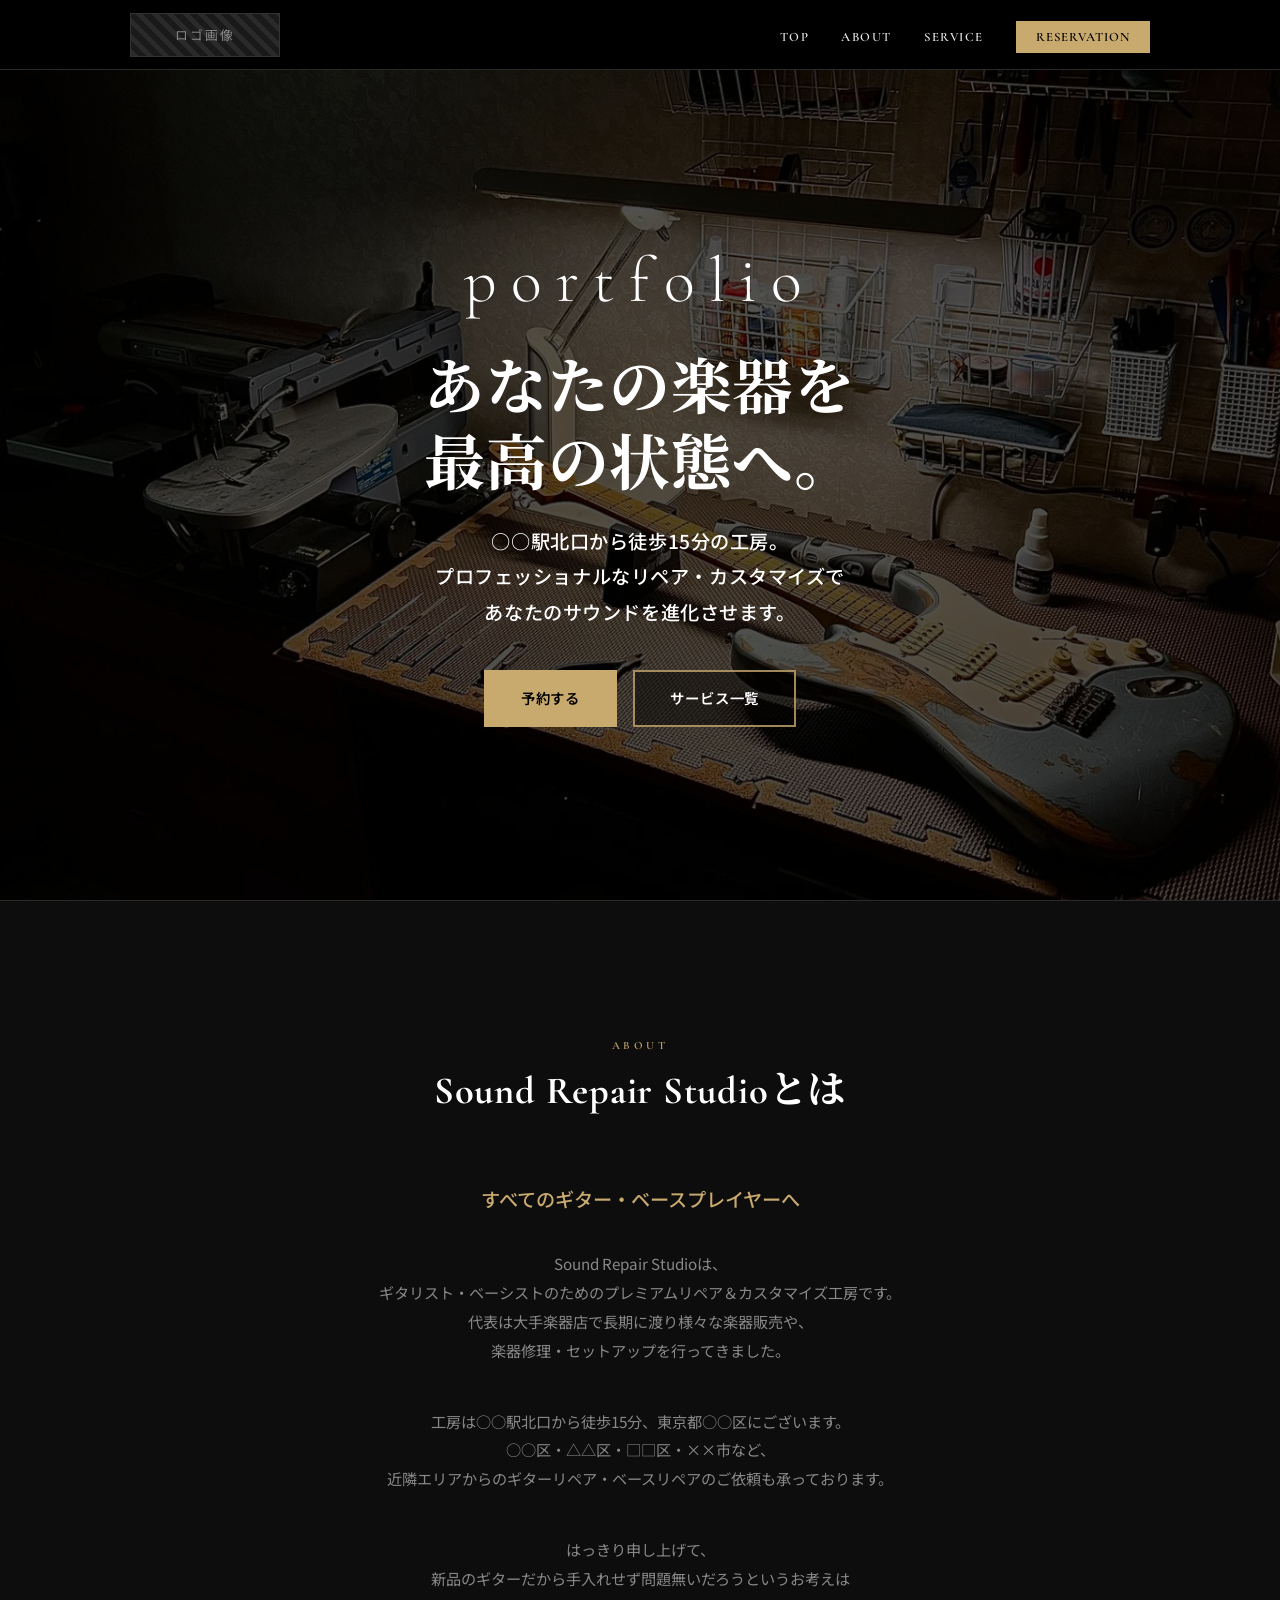
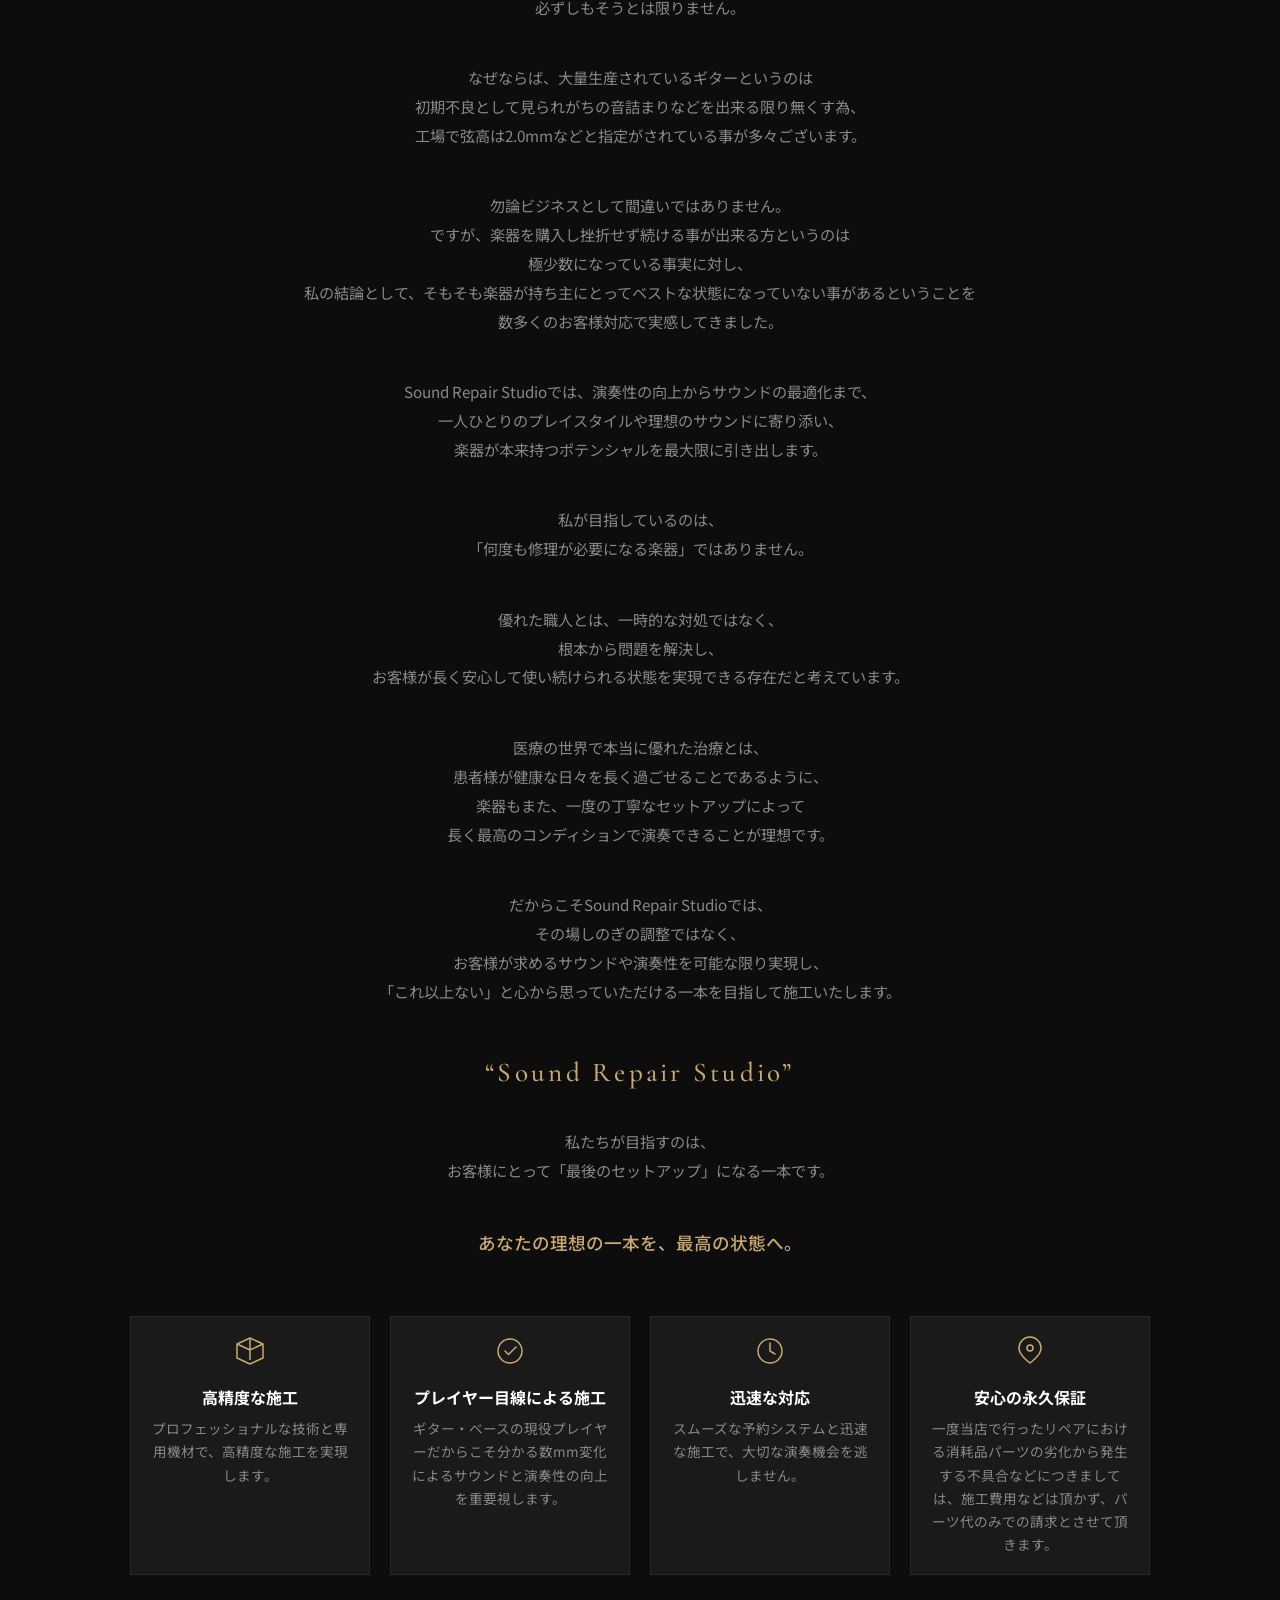
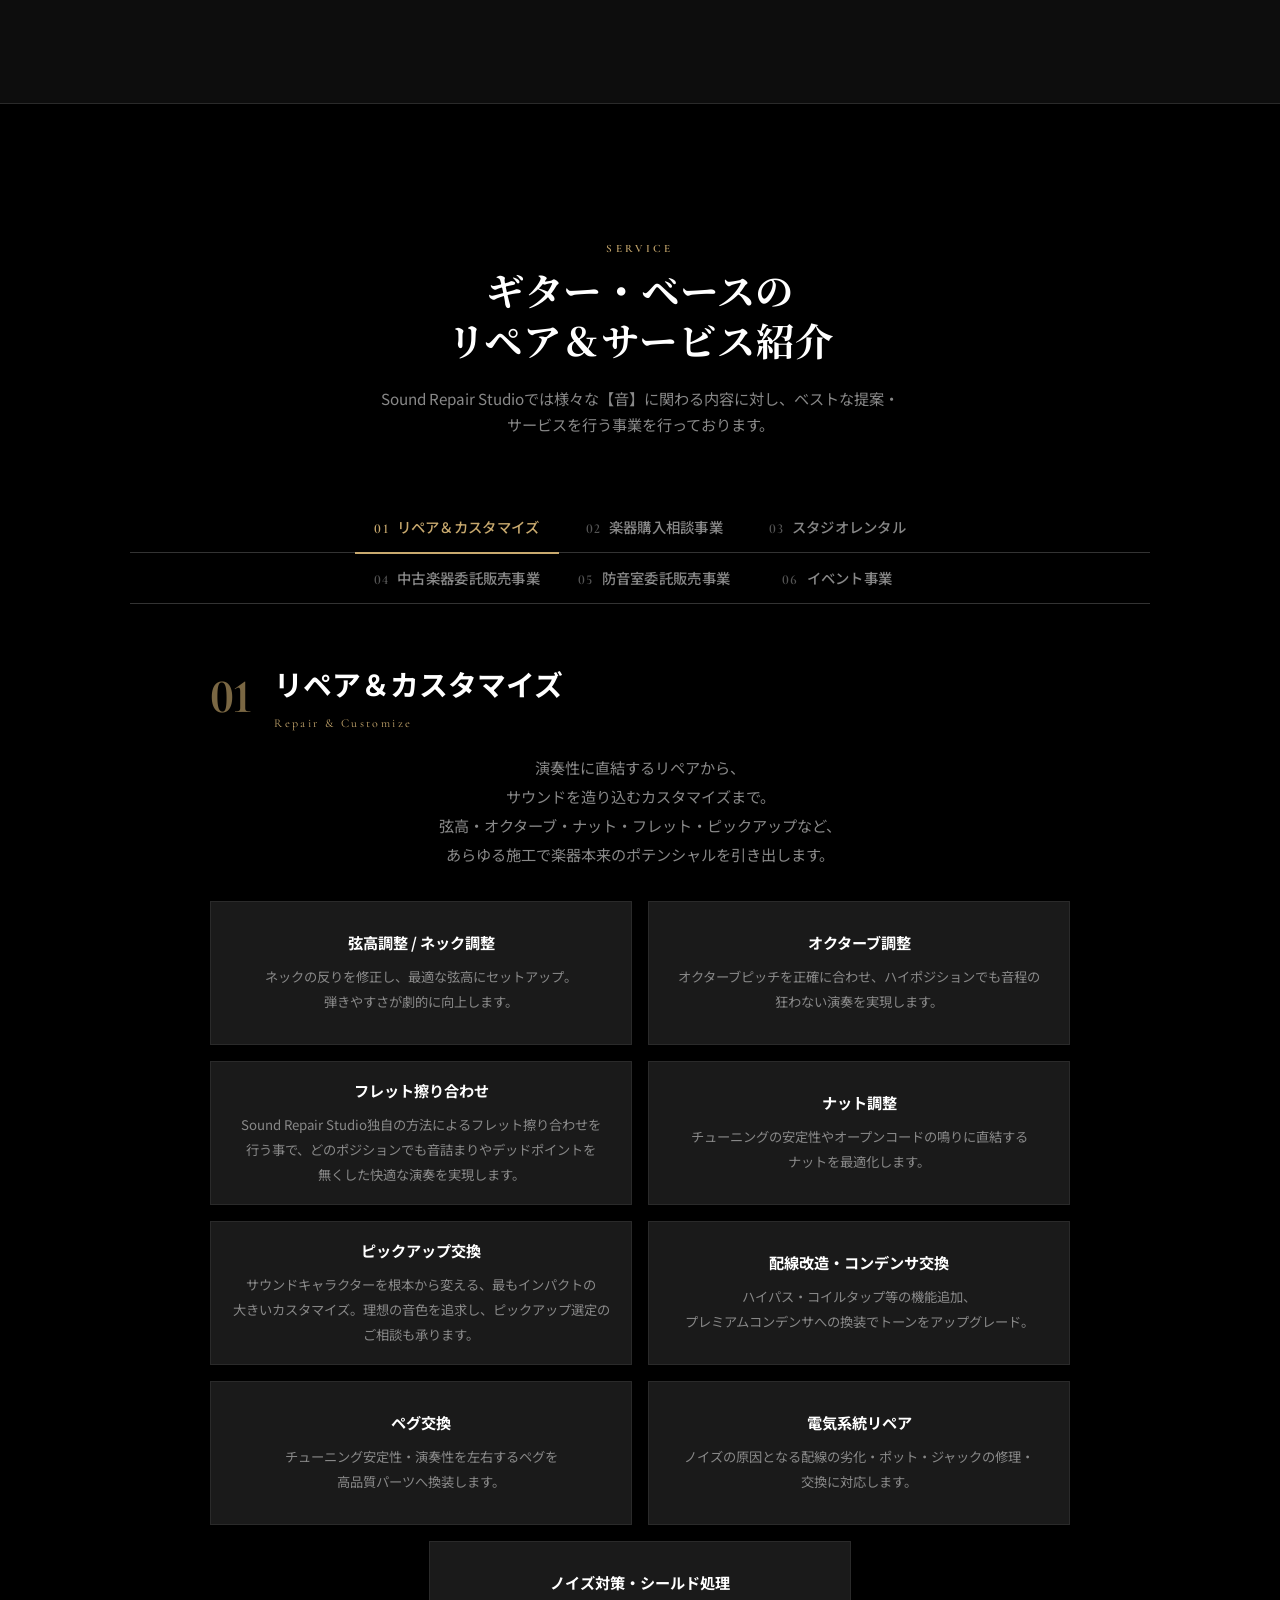
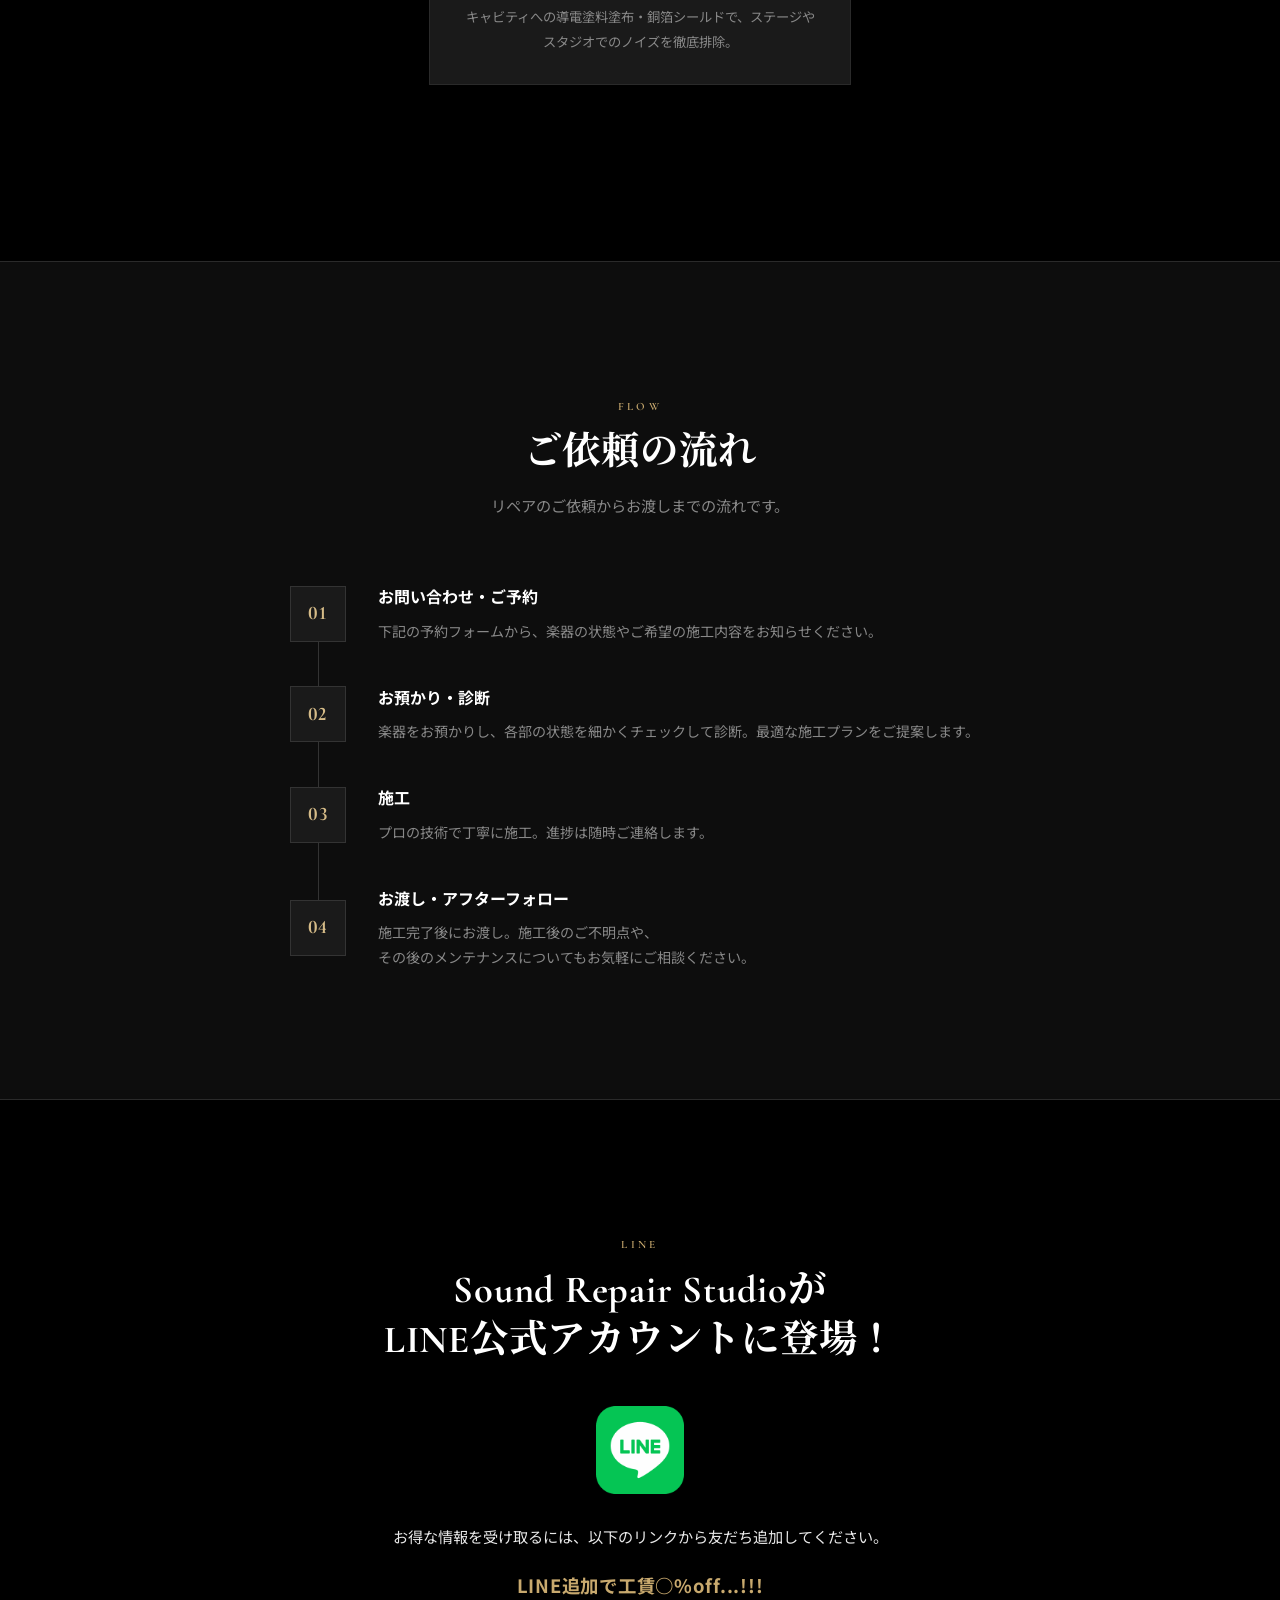
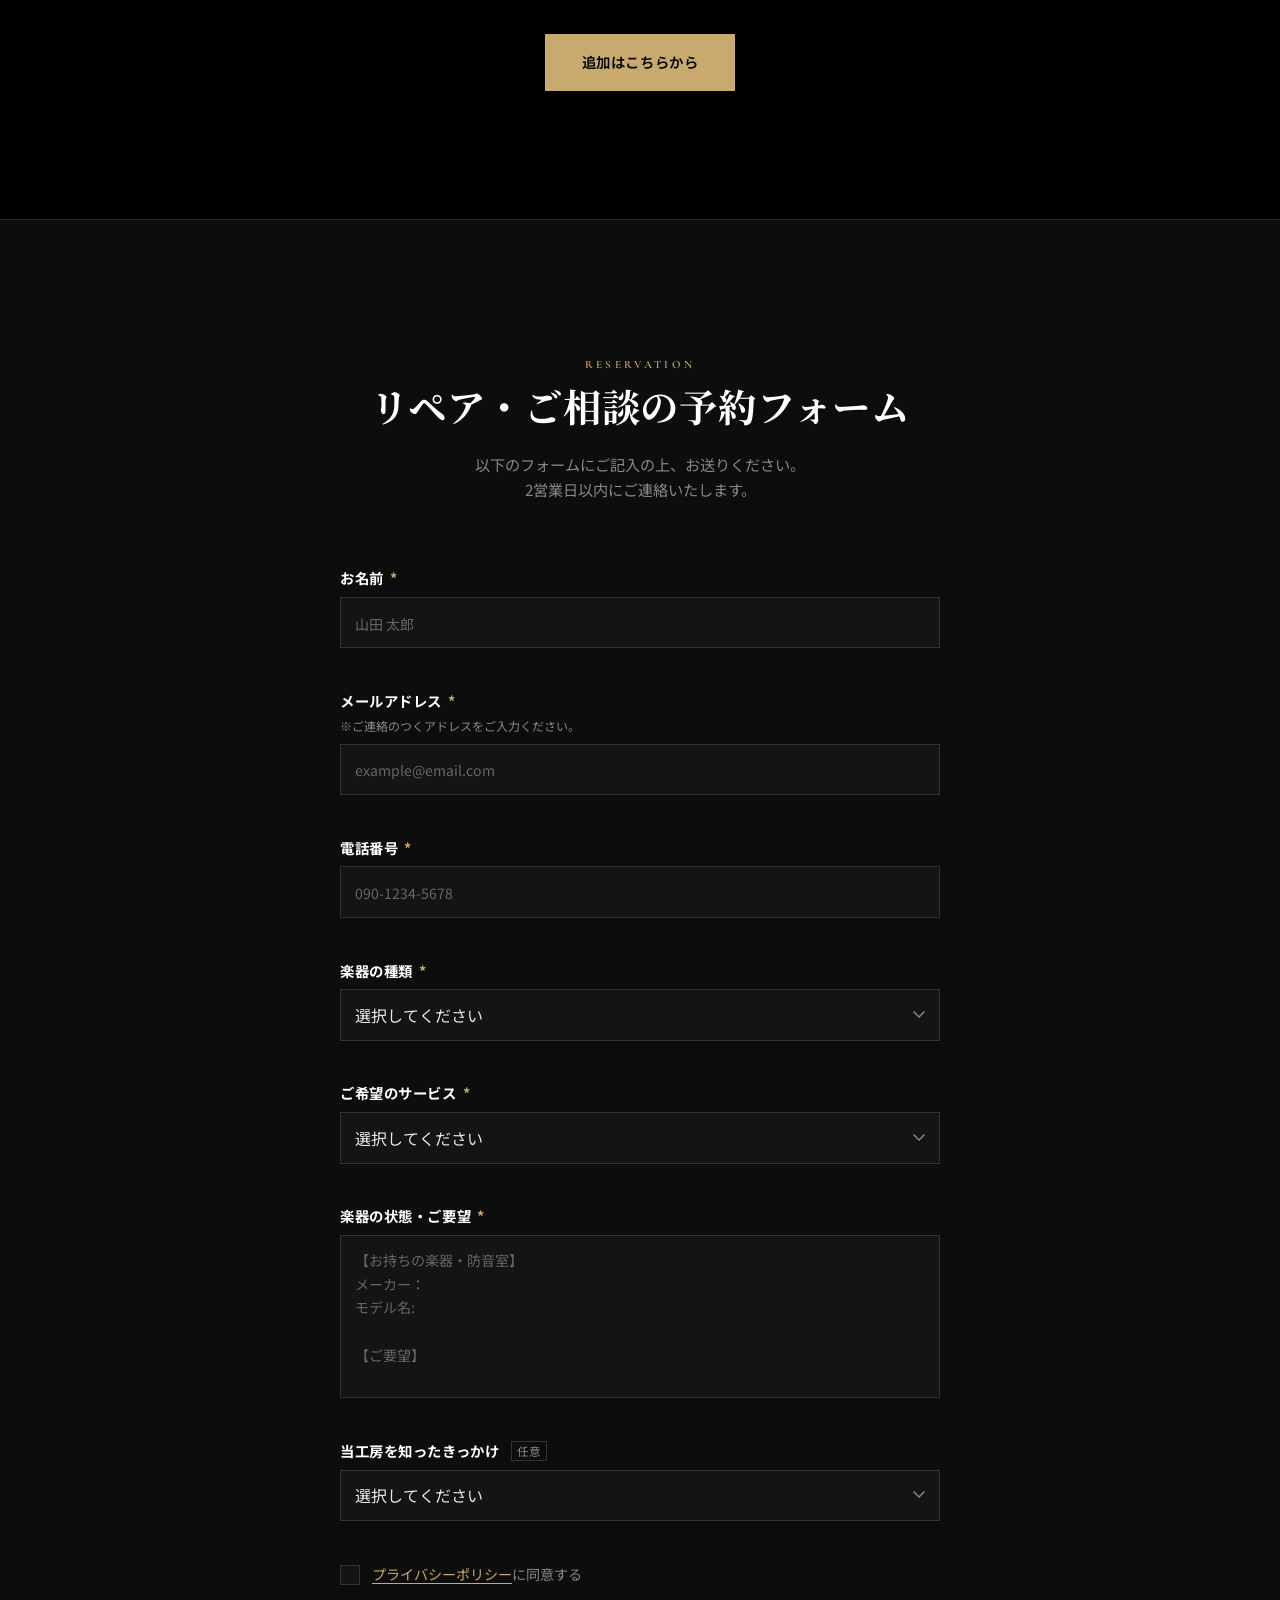
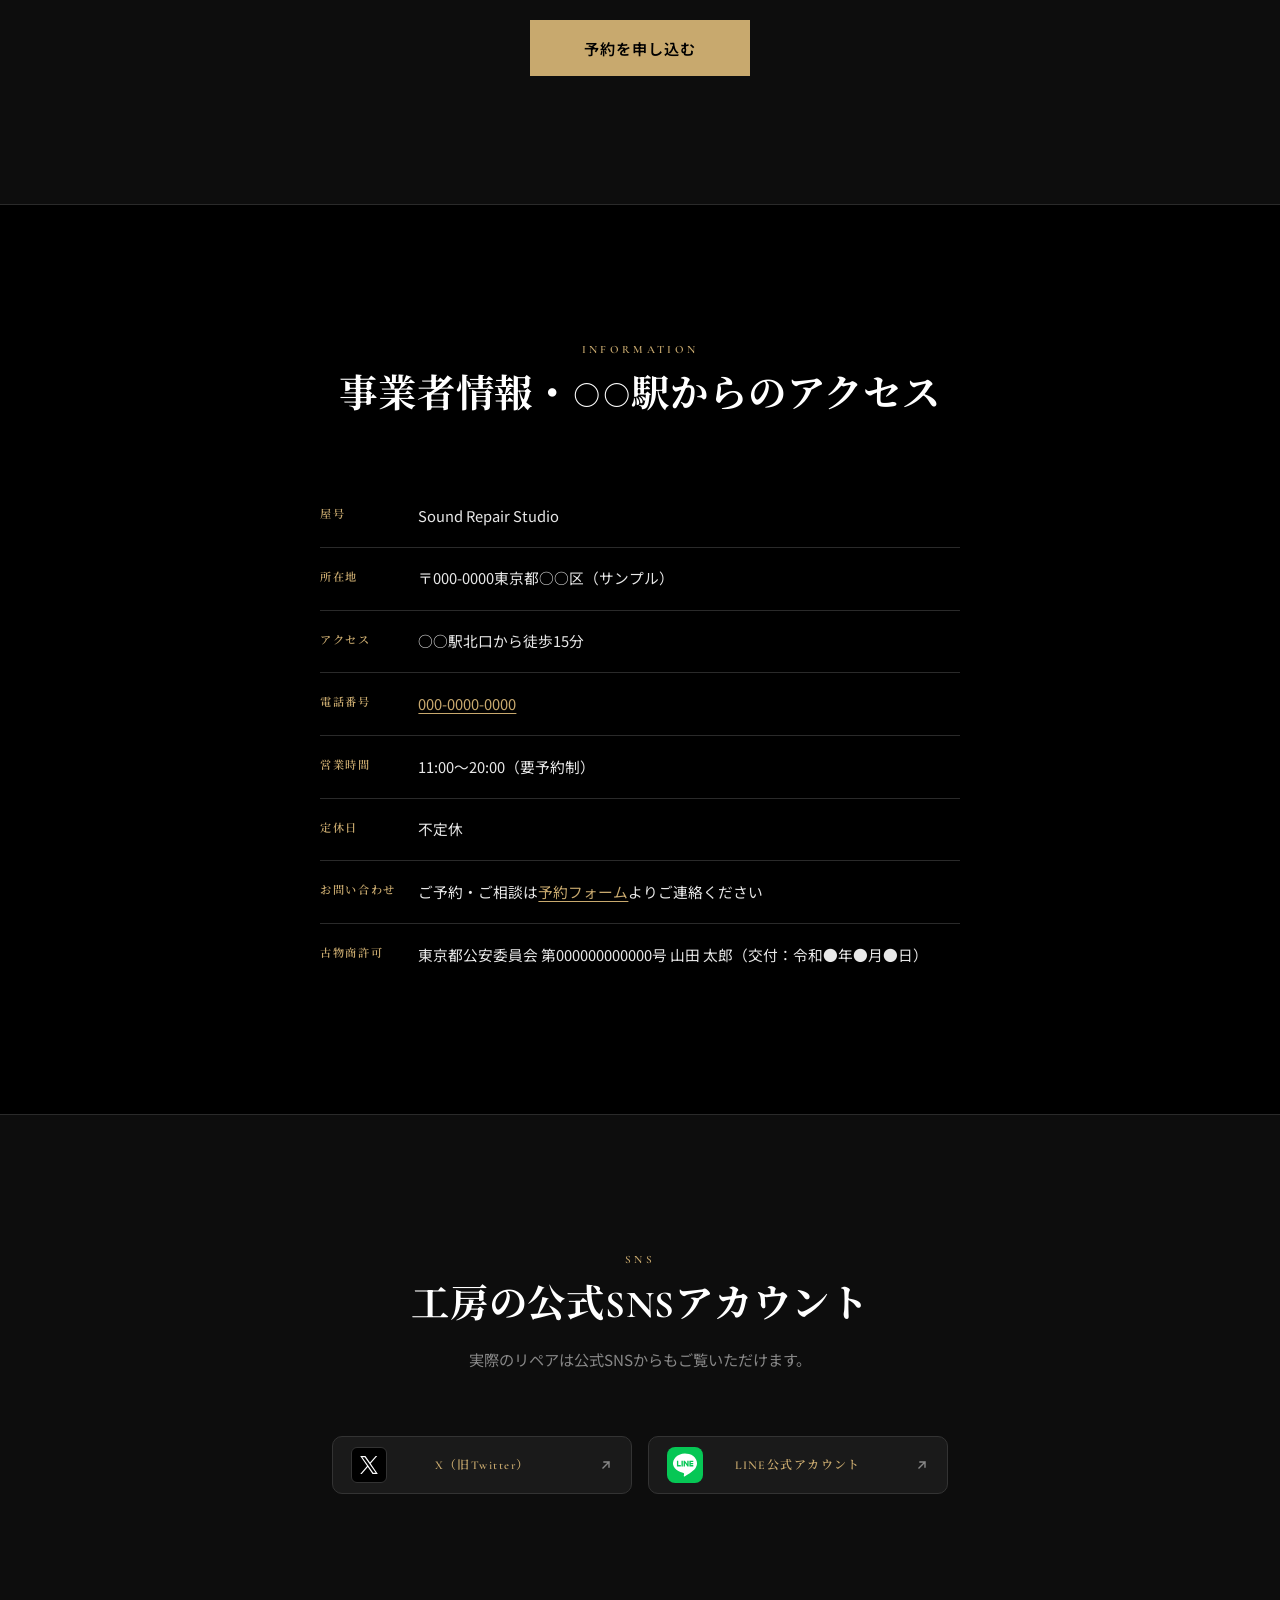
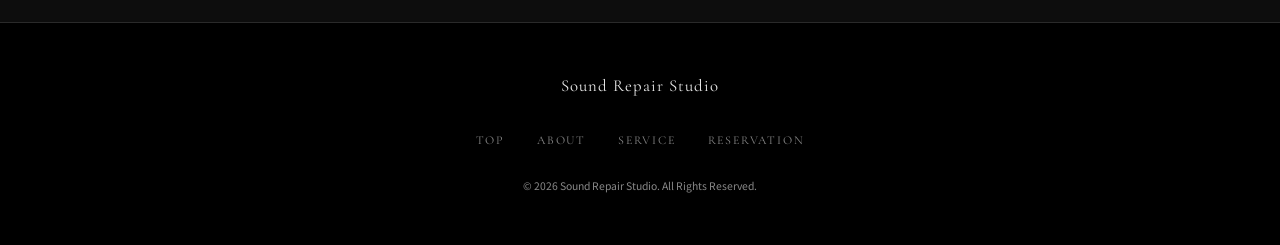
==== commit 92a02885: "スタジオ料金・機材名・イベント名・割引率もダミーに - スタジオの料金を0,000円、利用可能時間を○時〜○時に - レコーディング機材を実在のメーカー名・型番を出さない一般名に - イベント名とLI" ====
--- a/index.html
+++ b/index.html
@@ -379,15 +379,15 @@
               <tbody>
                 <tr>
                   <th scope="row">個人利用</th>
-                  <td><span class="studio-price-amount">1,000</span><span class="studio-price-yen">円</span><span class="studio-price-unit">／1時間</span></td>
+                  <td><span class="studio-price-amount">0,000</span><span class="studio-price-yen">円</span><span class="studio-price-unit">／1時間</span></td>
                 </tr>
                 <tr>
                   <th scope="row">個人利用（2名）</th>
-                  <td><span class="studio-price-amount">2,000</span><span class="studio-price-yen">円</span><span class="studio-price-unit">／1時間</span></td>
+                  <td><span class="studio-price-amount">0,000</span><span class="studio-price-yen">円</span><span class="studio-price-unit">／1時間</span></td>
                 </tr>
                 <tr>
                   <th scope="row">団体利用</th>
-                  <td><span class="studio-price-amount">3,500</span><span class="studio-price-yen">円</span><span class="studio-price-unit">／1時間</span></td>
+                  <td><span class="studio-price-amount">0,000</span><span class="studio-price-yen">円</span><span class="studio-price-unit">／1時間</span></td>
                 </tr>
                 <tr>
                   <th scope="row">商業利用</th>
@@ -402,7 +402,7 @@
               <h4 class="studio-room-title">ダンススタジオ</h4>
               <dl class="studio-room-hours">
                 <dt>利用可能時間</dt>
-                <dd>10時〜22時</dd>
+                <dd>○時〜○時</dd>
               </dl>
               <h5 class="studio-room-label">スタジオ常設品</h5>
               <ul class="studio-room-items">
@@ -418,7 +418,7 @@
               <h4 class="studio-room-title">防音・レコーディングスタジオ</h4>
               <dl class="studio-room-hours">
                 <dt>利用可能時間</dt>
-                <dd>10時〜22時</dd>
+                <dd>○時〜○時</dd>
               </dl>
               <h5 class="studio-room-label">スタジオ常設品</h5>
               <ul class="studio-room-items">
@@ -432,19 +432,19 @@
                 <tbody>
                   <tr>
                     <th scope="row">オーディオ<br class="mobile-break">インターフェイス</th>
-                    <td>SSL 2 + mk2</td>
+                    <td>○○社製 <br class="mobile-break">オーディオ<br class="mobile-break">インター<br class="narrow-break">フェイス</td>
                   </tr>
                   <tr>
                     <th scope="row">コンデンサー<br class="mobile-break">マイク</th>
-                    <td>Neumann TLM&nbsp;103 クローン</td>
+                    <td>○○社製 <br class="mobile-break">コンデンサー<br class="mobile-break">マイク</td>
                   </tr>
                   <tr>
                     <th scope="row">ポップガード</th>
-                    <td>STEDMAN PROSCREEN PS101</td>
+                    <td>○○社製 <br class="mobile-break">ポップガード</td>
                   </tr>
                   <tr>
                     <th scope="row">リフレクション<br class="mobile-break">フィルター</th>
-                    <td>sE Electronics RF-X Reflexion Filter</td>
+                    <td>○○社製 <br class="mobile-break">リフレクション<br class="mobile-break">フィルター</td>
                   </tr>
                 </tbody>
               </table>
@@ -541,8 +541,8 @@
             <p class="event-box-desc">プロアーティストを招いての様々なイベントを行います。</p>
             <div class="event-schedule">
               <span class="event-schedule-label">イベント予定</span>
-              <p class="event-schedule-name">GALNERYUS 楽曲演奏　<br class="mobile-break">審査イベント</p>
-              <p class="event-schedule-title">【Flag of The Rising Stars Pt.2】</p>
+              <p class="event-schedule-name">○○○○ 楽曲演奏　<br class="mobile-break">審査イベント</p>
+              <p class="event-schedule-title">【○○○○○○ Vol.2】</p>
             </div>
           </div>
         </div>
@@ -602,7 +602,7 @@
         <div class="line-oa-body">
           <img src="image/line-official-account-icon-240.png" alt="LINE公式アカウント" width="88" height="88" loading="lazy" decoding="async" class="line-oa-logo">
           <p class="line-oa-desc">お得な情報を受け取るには、<br class="mobile-break">以下のリンクから<br class="mobile-break">友だち追加してください。</p>
-          <p class="line-oa-offer">LINE追加で工賃10%off...!!!</p>
+          <p class="line-oa-offer">LINE追加で工賃○%off...!!!</p>
           <a href="#" class="btn btn-primary line-oa-link" data-demo-link aria-disabled="true" aria-label="追加はこちらから（デモのためリンク先はありません）">追加はこちらから</a>
         </div>
       </div>
